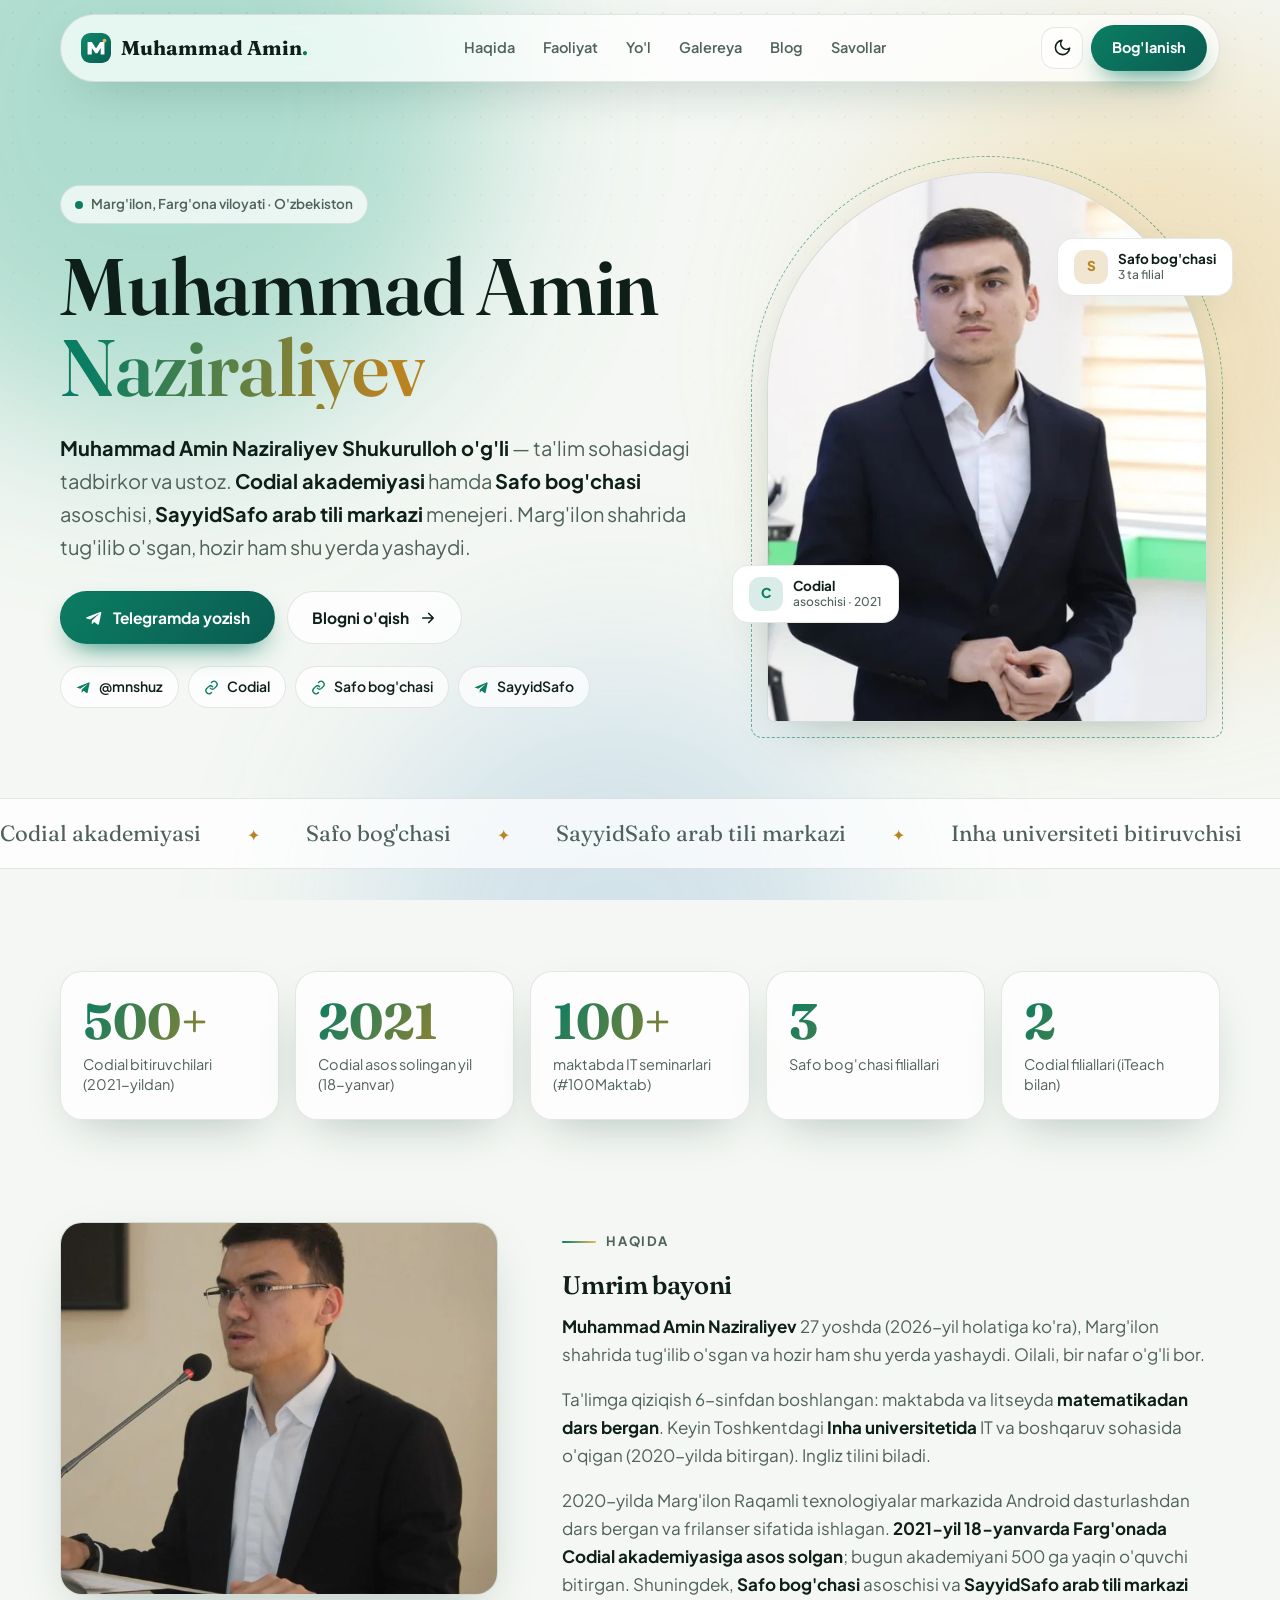
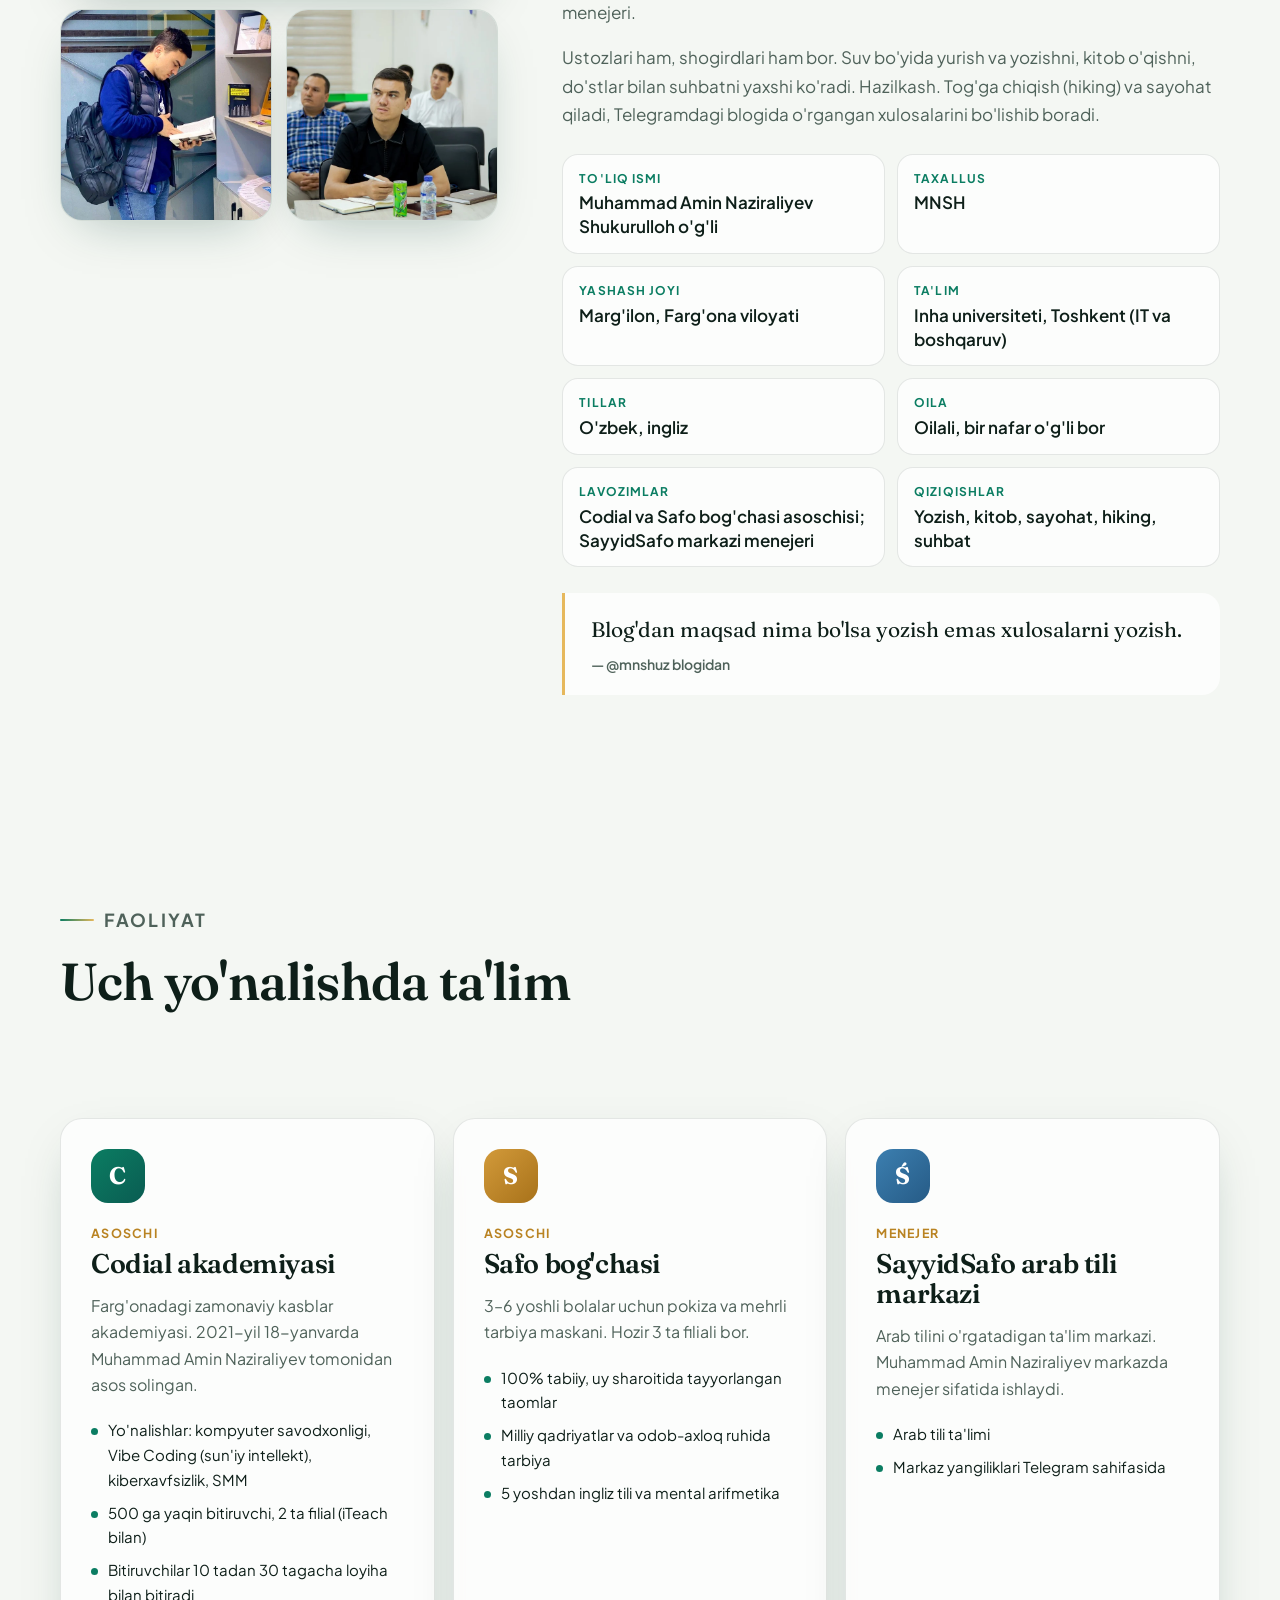
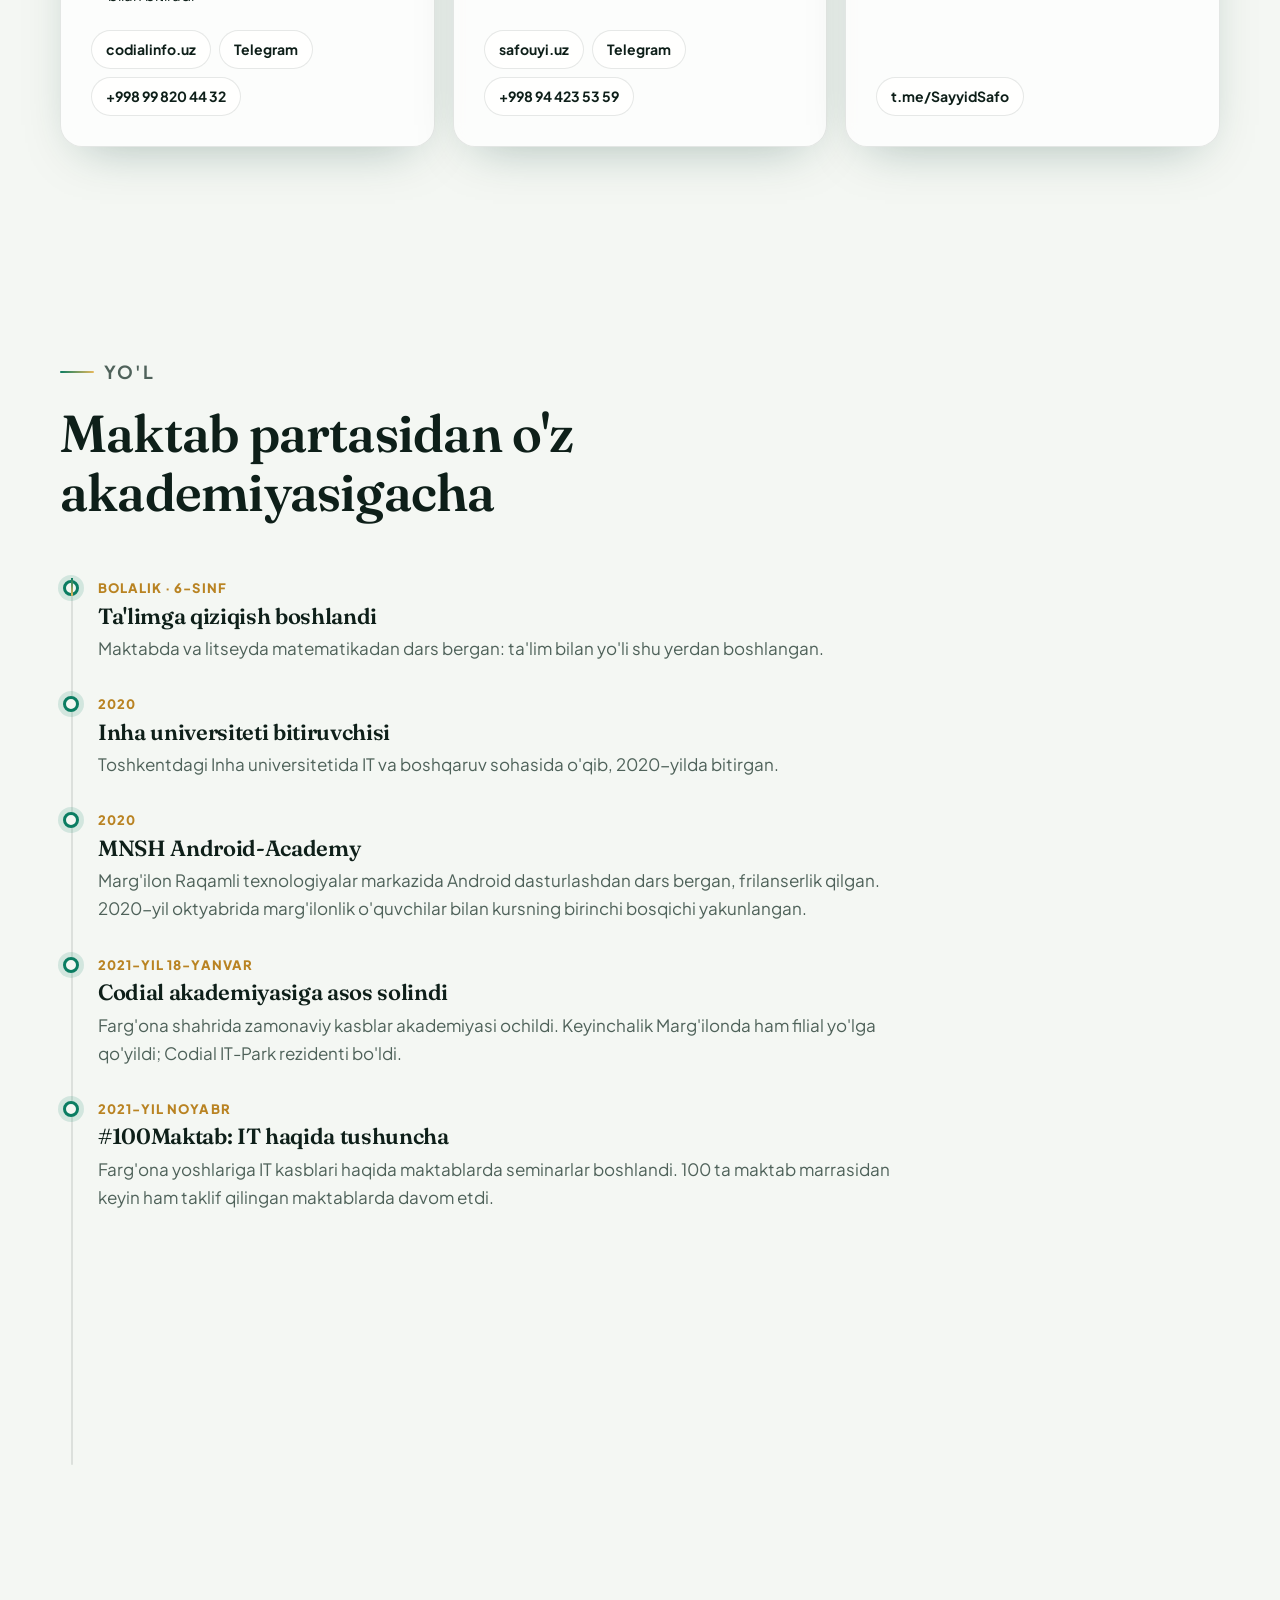
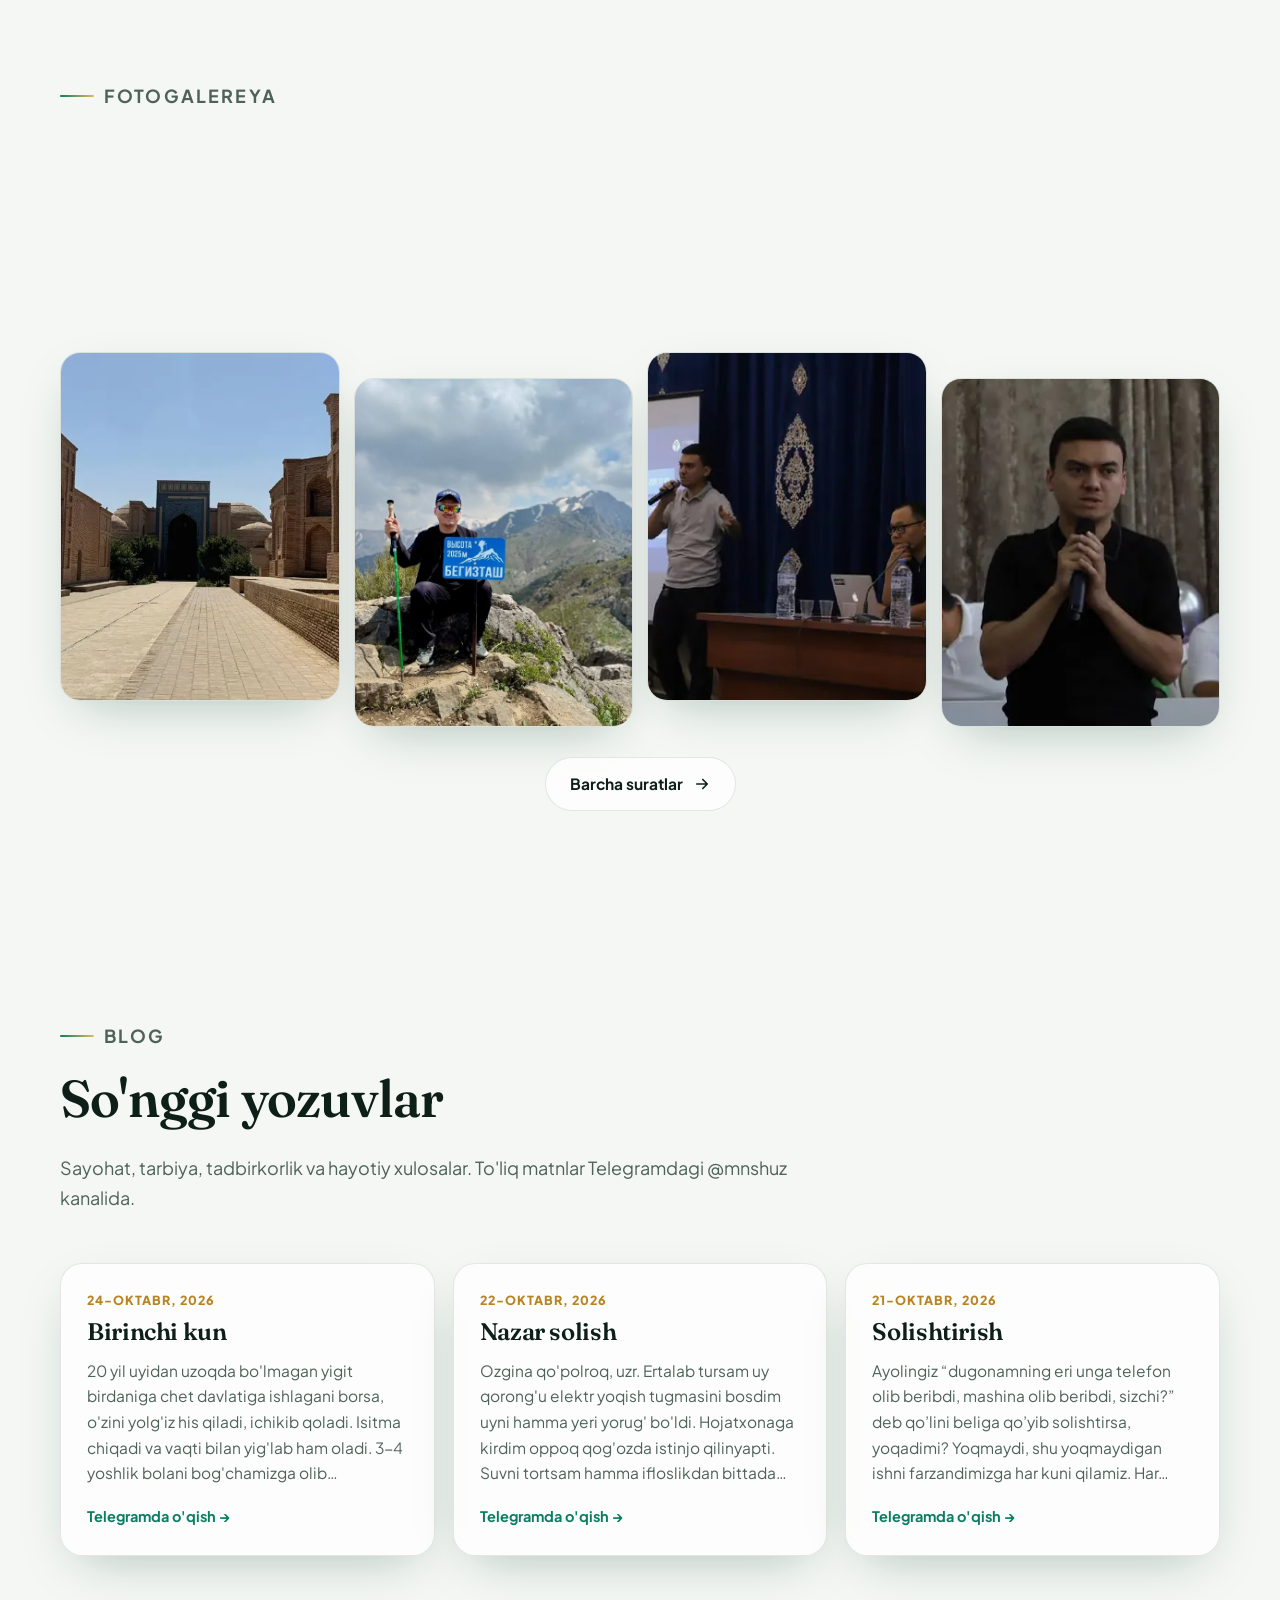
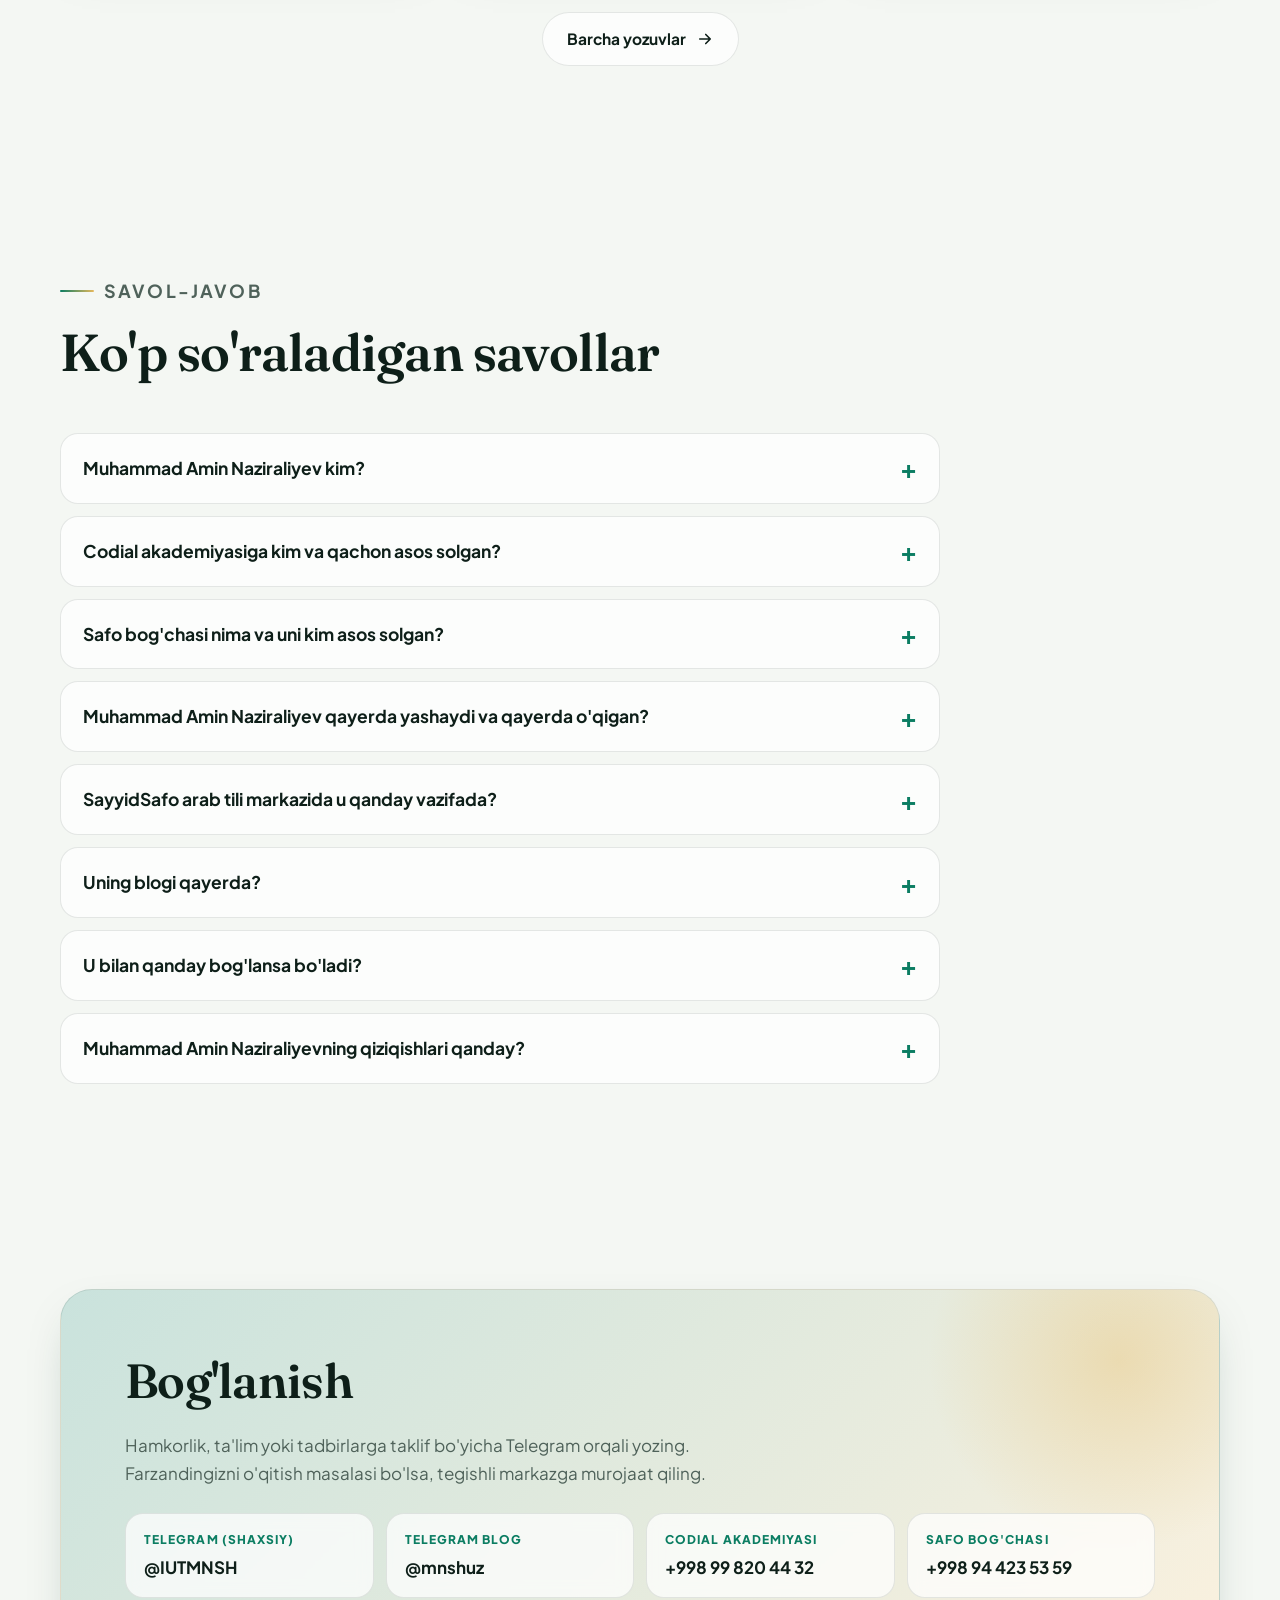
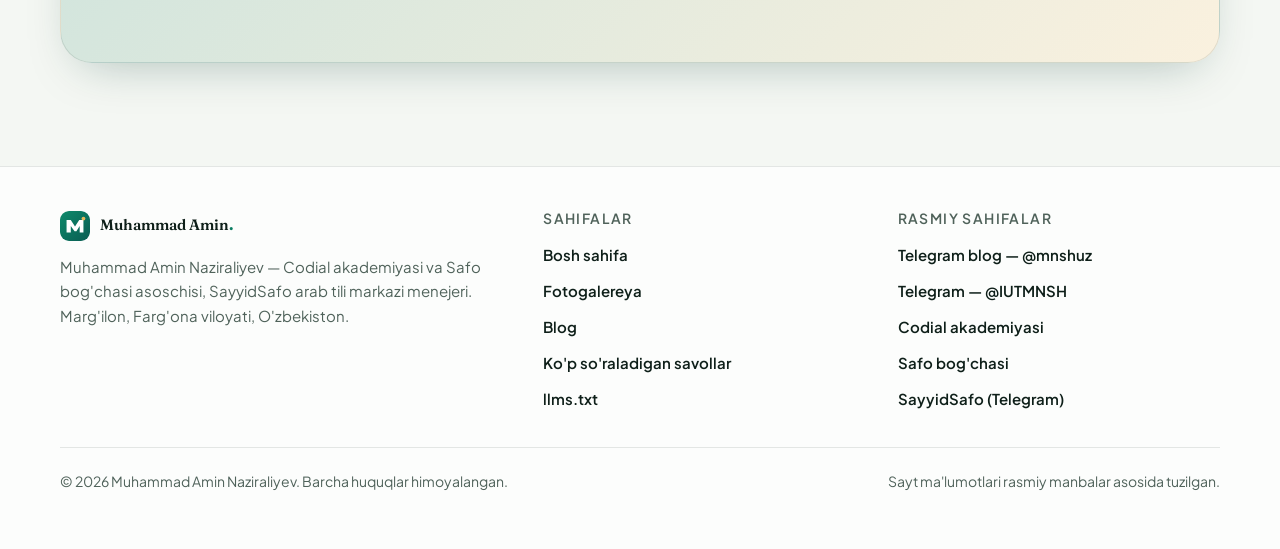
==== index.html @ 94c5a991 "Muhammad Amin Naziraliyev rasmiy sayti Co-Authored-By: Claude Sonnet 5.5 <noreply@anthropic.com>" ====
<!doctype html>
<html lang="uz" data-theme="light">
<head>
<meta charset="utf-8">
<meta name="viewport" content="width=device-width, initial-scale=1">
<title>Muhammad Amin Naziraliyev — Codial va Safo bog&#x27;chasi asoschisi | Rasmiy sayt</title>
<meta name="description" content="Muhammad Amin Naziraliyev (MNSH) — Marg&#x27;ilonlik ta&#x27;lim tadbirkori va ustoz. Codial IT akademiyasi va Safo bog&#x27;chasi asoschisi, SayyidSafo arab tili markazi menejeri. Biografiya, faoliyat, fotogalereya va blog.">
<meta name="author" content="Muhammad Amin Naziraliyev">
<meta name="robots" content="index, follow, max-image-preview:large, max-snippet:-1, max-video-preview:-1">
<meta name="theme-color" content="#f4f7f3">
<link rel="canonical" href="https://SITE_DOMAIN/">
<link rel="alternate" hreflang="uz" href="https://SITE_DOMAIN/">
<link rel="alternate" hreflang="x-default" href="https://SITE_DOMAIN/">
<link rel="alternate" type="application/atom+xml" title="Muhammad Amin Naziraliyev — blog" href="https://SITE_DOMAIN/feed.xml">
<link rel="alternate" type="text/markdown" title="llms.txt" href="https://SITE_DOMAIN/llms.txt">
<link rel="icon" href="/favicon.svg" type="image/svg+xml">
<link rel="icon" href="/favicon.ico" sizes="48x48">
<link rel="apple-touch-icon" href="/assets/img/apple-touch-icon.png">
<link rel="manifest" href="/site.webmanifest">
<meta property="og:type" content="website">
<meta property="og:site_name" content="Muhammad Amin Naziraliyev">
<meta property="og:locale" content="uz_UZ">
<meta property="og:title" content="Muhammad Amin Naziraliyev — Codial va Safo bog&#x27;chasi asoschisi | Rasmiy sayt">
<meta property="og:description" content="Muhammad Amin Naziraliyev (MNSH) — Marg&#x27;ilonlik ta&#x27;lim tadbirkori va ustoz. Codial IT akademiyasi va Safo bog&#x27;chasi asoschisi, SayyidSafo arab tili markazi menejeri. Biografiya, faoliyat, fotogalereya va blog.">
<meta property="og:url" content="https://SITE_DOMAIN/">
<meta property="og:image" content="https://SITE_DOMAIN/assets/img/og-cover.jpg">
<meta property="og:image:width" content="1200">
<meta property="og:image:height" content="630">
<meta property="og:image:alt" content="Muhammad Amin Naziraliyev — Codial akademiyasi va Safo bog&#x27;chasi asoschisi, SayyidSafo arab tili markazi menejeri">
<meta name="twitter:card" content="summary_large_image">
<meta name="twitter:title" content="Muhammad Amin Naziraliyev — Codial va Safo bog&#x27;chasi asoschisi | Rasmiy sayt">
<meta name="twitter:description" content="Muhammad Amin Naziraliyev (MNSH) — Marg&#x27;ilonlik ta&#x27;lim tadbirkori va ustoz. Codial IT akademiyasi va Safo bog&#x27;chasi asoschisi, SayyidSafo arab tili markazi menejeri. Biografiya, faoliyat, fotogalereya va blog.">
<meta name="twitter:image" content="https://SITE_DOMAIN/assets/img/og-cover.jpg">
<link rel="preconnect" href="https://fonts.googleapis.com">
<link rel="preconnect" href="https://fonts.gstatic.com" crossorigin>
<link rel="stylesheet" href="https://fonts.googleapis.com/css2?family=Fraunces:opsz,wght@9..144,500;9..144,600;9..144,700&family=Plus+Jakarta+Sans:wght@400;500;600;700;800&display=swap">
<link rel="stylesheet" href="/assets/css/style.css">
<script>(function(){var d=document.documentElement,t;d.classList.add('js');try{t=localStorage.getItem('theme')}catch(e){}if(!t){t=matchMedia('(prefers-color-scheme: dark)').matches?'dark':'light'}d.setAttribute('data-theme',t);setTimeout(function(){if(!window.__ok)d.classList.remove('js')},4000)})()</script>
<script type="application/ld+json">{"@context":"https://schema.org","@graph":[{"@type":"Person","@id":"https://SITE_DOMAIN/#person","name":"Muhammad Amin Naziraliyev","givenName":"Muhammad Amin","familyName":"Naziraliyev","additionalName":"Shukurulloh o'g'li","alternateName":["Muhammadamin Naziraliyev","Muhammad Amin","MNSH","Muhammad Amin Naziraliyev Shukurulloh o'g'li","Мухаммад Амин Назиралиев","Muhammad Amin ustoz"],"url":"https://SITE_DOMAIN/","image":{"@type":"ImageObject","url":"https://SITE_DOMAIN/assets/img/owner/hero.webp","width":640,"height":640,"caption":"Muhammad Amin Naziraliyev kostyumda, Codial akademiyasi o'quv xonasida"},"description":"Marg'ilonlik ta'lim tadbirkori va ustoz. Codial akademiyasi va Safo bog'chasi asoschisi, SayyidSafo arab tili markazi menejeri, Inha universiteti bitiruvchisi.","jobTitle":["Codial akademiyasi asoschisi","Safo bog'chasi asoschisi","SayyidSafo arab tili markazi menejeri"],"gender":"Male","nationality":{"@type":"Country","name":"O'zbekiston"},"birthPlace":{"@type":"Place","name":"Marg'ilon, Farg'ona viloyati, O'zbekiston"},"homeLocation":{"@type":"Place","name":"Marg'ilon, Farg'ona viloyati, O'zbekiston"},"alumniOf":{"@type":"CollegeOrUniversity","name":"Inha universiteti Toshkentda (Inha University in Tashkent)","sameAs":"https://inha.uz"},"knowsLanguage":["uz","en"],"knowsAbout":["Ta'lim","Ta'lim tadbirkorligi","IT ta'limi","Maktabgacha ta'lim","Dasturlash","Boshqaruv","Arab tili ta'limi"],"worksFor":[{"@id":"https://SITE_DOMAIN/#codial"},{"@id":"https://SITE_DOMAIN/#safo"},{"@id":"https://SITE_DOMAIN/#sayyidsafo"}],"sameAs":["https://t.me/mnshuz","https://t.me/IUTMNSH","https://www.codialinfo.uz","https://safouyi.uz","https://t.me/SayyidSafo"],"mainEntityOfPage":"https://SITE_DOMAIN/"},{"@type":["EducationalOrganization","LocalBusiness"],"@id":"https://SITE_DOMAIN/#codial","name":"Codial akademiyasi","alternateName":["Codial","Codial — Zamonaviy Kasblar Akademiyasi","Codial o'quv markazi"],"url":"https://www.codialinfo.uz","telephone":"+998998204432","foundingDate":"2021-01-18","founder":{"@id":"https://SITE_DOMAIN/#person"},"description":"Farg'onadagi IT va zamonaviy kasblar o'quv markazi: kompyuter savodxonligi, Vibe Coding (sun'iy intellekt), kiberxavfsizlik va SMM yo'nalishlari. 2021-yildan beri 500 ga yaqin bitiruvchi.","address":{"@type":"PostalAddress","addressLocality":"Farg'ona","addressRegion":"Farg'ona viloyati","addressCountry":"UZ"},"sameAs":["https://t.me/codialuz","https://www.codialinfo.uz"]},{"@type":["Preschool","LocalBusiness"],"@id":"https://SITE_DOMAIN/#safo","name":"Safo bog'chasi","url":"https://safouyi.uz","telephone":"+998944235359","founder":{"@id":"https://SITE_DOMAIN/#person"},"description":"3–6 yoshli bolalar uchun bog'cha: tabiiy uy taomlari, milliy tarbiya, 5 yoshdan ingliz tili va mental arifmetika. 3 ta filial.","address":{"@type":"PostalAddress","addressRegion":"Farg'ona viloyati","addressCountry":"UZ"},"sameAs":["https://t.me/safouyiuz","https://safouyi.uz"]},{"@type":"EducationalOrganization","@id":"https://SITE_DOMAIN/#sayyidsafo","name":"SayyidSafo arab tili markazi","alternateName":["SayyidSafo akademiyasi","SayyidSafo"],"url":"https://t.me/SayyidSafo","description":"Arab tili o'rgatuvchi ta'lim markazi. Muhammad Amin Naziraliyev markazda menejer.","address":{"@type":"PostalAddress","addressRegion":"Farg'ona viloyati","addressCountry":"UZ"},"sameAs":["https://t.me/SayyidSafo"]},{"@type":"WebSite","@id":"https://SITE_DOMAIN/#website","url":"https://SITE_DOMAIN/","name":"Muhammad Amin Naziraliyev — rasmiy sayt","inLanguage":"uz","publisher":{"@id":"https://SITE_DOMAIN/#person"},"about":{"@id":"https://SITE_DOMAIN/#person"}},{"@type":"ProfilePage","@id":"https://SITE_DOMAIN/#profilepage","url":"https://SITE_DOMAIN/","name":"Muhammad Amin Naziraliyev — Codial va Safo bog'chasi asoschisi | Rasmiy sayt","inLanguage":"uz","dateModified":"2026-10-24","mainEntity":{"@id":"https://SITE_DOMAIN/#person"},"isPartOf":{"@id":"https://SITE_DOMAIN/#website"},"primaryImageOfPage":{"@type":"ImageObject","url":"https://SITE_DOMAIN/assets/img/owner/hero.webp"}},{"@type":"FAQPage","@id":"https://SITE_DOMAIN/#faq","mainEntity":[{"@type":"Question","name":"Muhammad Amin Naziraliyev kim?","acceptedAnswer":{"@type":"Answer","text":"Muhammad Amin Naziraliyev Shukurulloh o'g'li (MNSH) — Marg'ilon shahrida tug'ilib o'sgan o'zbekistonlik ta'lim tadbirkori va ustoz. U Farg'onadagi Codial IT akademiyasi hamda Safo bog'chasi asoschisi, SayyidSafo arab tili markazida menejer. Toshkentdagi Inha universiteti bitiruvchisi."}},{"@type":"Question","name":"Codial akademiyasiga kim va qachon asos solgan?","acceptedAnswer":{"@type":"Answer","text":"Codial akademiyasiga 2021-yil 18-yanvarda Muhammad Amin Naziraliyev asos solgan. Akademiya Farg'ona shahrida joylashgan, kompyuter savodxonligi, Vibe Coding (sun'iy intellekt), kiberxavfsizlik va SMM yo'nalishlarida o'qitadi. Hozirgacha 500 ga yaqin o'quvchi bitirgan, 2 ta filiali bor (iTeach bilan)."}},{"@type":"Question","name":"Safo bog'chasi nima va uni kim asos solgan?","acceptedAnswer":{"@type":"Answer","text":"Safo bog'chasi — 3–6 yoshli bolalar uchun bog'cha. Unda tabiiy uy taomlari beriladi, bolalar milliy odob-axloq ruhida tarbiyalanadi, 5 yoshdan ingliz tili va mental arifmetika o'rgatiladi. Bog'chaga Muhammad Amin Naziraliyev asos solgan; hozir 3 ta filiali bor. Ma'lumot: safouyi.uz."}},{"@type":"Question","name":"Muhammad Amin Naziraliyev qayerda yashaydi va qayerda o'qigan?","acceptedAnswer":{"@type":"Answer","text":"U Marg'ilon shahrida (Farg'ona viloyati, O'zbekiston) tug'ilib o'sgan va hozir ham shu yerda yashaydi. Toshkentdagi Inha universitetida IT va boshqaruv sohasida o'qigan (2020-yilda bitirgan). Ingliz tilini biladi. Ta'limga qiziqishi 6-sinfdan boshlangan, maktab va litseyda matematikadan dars bergan."}},{"@type":"Question","name":"SayyidSafo arab tili markazida u qanday vazifada?","acceptedAnswer":{"@type":"Answer","text":"Muhammad Amin Naziraliyev SayyidSafo arab tili markazida menejer sifatida faoliyat yuritadi. Markaz haqidagi yangiliklar Telegramdagi t.me/SayyidSafo sahifasida e'lon qilinadi."}},{"@type":"Question","name":"Uning blogi qayerda?","acceptedAnswer":{"@type":"Answer","text":"Muhammad Amin Naziraliyevning shaxsiy bloggi Telegramdagi @mnshuz kanalida (t.me/mnshuz). Unda sayohat, tarbiya, tadbirkorlik va hayotiy xulosalar haqida muntazam yoziladi. So'nggi yozuvlar bu saytning «Blog» sahifasida ham ko'rsatilgan."}},{"@type":"Question","name":"U bilan qanday bog'lansa bo'ladi?","acceptedAnswer":{"@type":"Answer","text":"Shaxsiy Telegram: @IUTMNSH (t.me/IUTMNSH). Blog kanali: @mnshuz. Codial akademiyasi: +998 99 820 44 32, @codial_admin. Safo bog'chasi: +998 94 423 53 59, @safouyi_admin."}},{"@type":"Question","name":"Muhammad Amin Naziraliyevning qiziqishlari qanday?","acceptedAnswer":{"@type":"Answer","text":"Suv bo'yida yurish va yozish, kitob o'qish, do'stlar bilan suhbat qurish. U hazilkash, tog'ga chiqish (hiking) va sayohatni yaxshi ko'radi, 5 ta davlatda bo'lgan. Ustozlari ham, shogirdlari ham bor."}}]}]}</script>
</head>
<body>
<a class="skip" href="#main">Asosiy kontentga o'tish</a>
<div class="aurora" aria-hidden="true"><i></i><i></i><i></i></div>
<div class="progress" aria-hidden="true"></div>
<header class="nav" role="banner">
  <a class="brand" href="/" aria-label="Muhammad Amin Naziraliyev — bosh sahifa"><img class="brand-mark" src="/assets/img/favicon.svg" alt="" width="30" height="30"><span>Muhammad Amin<b>.</b></span></a>
  <nav class="nav-links" aria-label="Asosiy menyu"><a href="/#haqida">Haqida</a><a href="/#faoliyat">Faoliyat</a><a href="/#yol">Yo'l</a><a href="/galereya/">Galereya</a><a href="/blog/">Blog</a><a href="/#savollar">Savollar</a></nav>
  <div class="nav-tools">
    <button class="icon-btn" type="button" data-theme-toggle aria-label="Mavzuni almashtirish (kunduzgi / tungi)"><svg class="theme-moon" viewBox="0 0 24 24" fill="none" stroke="currentColor" stroke-width="2" stroke-linecap="round" stroke-linejoin="round" aria-hidden="true"><path d="M21 12.8A9 9 0 1 1 11.2 3a7 7 0 0 0 9.8 9.8z"/></svg><svg class="theme-sun" viewBox="0 0 24 24" fill="none" stroke="currentColor" stroke-width="2" stroke-linecap="round" aria-hidden="true"><circle cx="12" cy="12" r="4"/><path d="M12 2v2M12 20v2M4.9 4.9l1.4 1.4M17.7 17.7l1.4 1.4M2 12h2M20 12h2M4.9 19.1l1.4-1.4M17.7 6.3l1.4-1.4"/></svg></button>
    <a class="btn btn-primary cta-nav" href="https://t.me/IUTMNSH" rel="noopener me">Bog'lanish</a>
    <button class="icon-btn menu-btn" type="button" data-menu-toggle aria-label="Menyuni ochish" aria-expanded="false"><svg viewBox="0 0 24 24" fill="none" stroke="currentColor" stroke-width="2.2" stroke-linecap="round" aria-hidden="true"><path d="M4 7h16M4 12h16M4 17h16"/></svg></button>
  </div>
</header>
<main id="main">
<section class="hero" aria-labelledby="top-title">
  <div class="wrap hero-grid">
    <div>
      <p class="pill"><span class="dot" aria-hidden="true"></span>Marg'ilon, Farg'ona viloyati · O'zbekiston</p>
      <h1 id="top-title" class="split">Muhammad Amin <span class="grad">Naziraliyev</span></h1>
      <p class="lead"><strong>Muhammad Amin Naziraliyev Shukurulloh o&#x27;g&#x27;li</strong> — ta'lim sohasidagi tadbirkor va ustoz. <strong>Codial akademiyasi</strong> hamda <strong>Safo bog'chasi</strong> asoschisi, <strong>SayyidSafo arab tili markazi</strong> menejeri. Marg'ilon shahrida tug'ilib o'sgan, hozir ham shu yerda yashaydi.</p>
      <div class="hero-cta">
        <a class="btn btn-primary" href="https://t.me/IUTMNSH" rel="me noopener"><svg viewBox="0 0 24 24" fill="currentColor" aria-hidden="true"><path d="M21.9 4.3 18.6 20c-.2 1-.9 1.3-1.7.8l-4.7-3.5-2.3 2.2c-.3.3-.5.5-1 .5l.4-4.8 8.7-7.9c.4-.3-.1-.5-.6-.2L6.7 13.9 2.1 12.5c-1-.3-1-1 .2-1.5L20.2 4c.9-.3 1.6.2 1.7.3z"/></svg> Telegramda yozish</a>
        <a class="btn btn-ghost" href="/blog/">Blogni o'qish <svg viewBox="0 0 24 24" fill="none" stroke="currentColor" stroke-width="2.2" stroke-linecap="round" stroke-linejoin="round" aria-hidden="true"><path d="M5 12h14M13 6l6 6-6 6"/></svg></a>
      </div>
      <div class="chips" aria-label="Rasmiy havolalar">
        <a class="chip" href="https://t.me/mnshuz" rel="me noopener"><svg viewBox="0 0 24 24" fill="currentColor" aria-hidden="true"><path d="M21.9 4.3 18.6 20c-.2 1-.9 1.3-1.7.8l-4.7-3.5-2.3 2.2c-.3.3-.5.5-1 .5l.4-4.8 8.7-7.9c.4-.3-.1-.5-.6-.2L6.7 13.9 2.1 12.5c-1-.3-1-1 .2-1.5L20.2 4c.9-.3 1.6.2 1.7.3z"/></svg> @mnshuz</a>
        <a class="chip" href="https://www.codialinfo.uz" rel="noopener"><svg viewBox="0 0 24 24" fill="none" stroke="currentColor" stroke-width="2.2" stroke-linecap="round" stroke-linejoin="round" aria-hidden="true"><path d="M10 13a5 5 0 0 0 7 0l3-3a5 5 0 0 0-7-7l-1 1M14 11a5 5 0 0 0-7 0l-3 3a5 5 0 0 0 7 7l1-1"/></svg> Codial</a>
        <a class="chip" href="https://safouyi.uz" rel="noopener"><svg viewBox="0 0 24 24" fill="none" stroke="currentColor" stroke-width="2.2" stroke-linecap="round" stroke-linejoin="round" aria-hidden="true"><path d="M10 13a5 5 0 0 0 7 0l3-3a5 5 0 0 0-7-7l-1 1M14 11a5 5 0 0 0-7 0l-3 3a5 5 0 0 0 7 7l1-1"/></svg> Safo bog'chasi</a>
        <a class="chip" href="https://t.me/SayyidSafo" rel="noopener"><svg viewBox="0 0 24 24" fill="currentColor" aria-hidden="true"><path d="M21.9 4.3 18.6 20c-.2 1-.9 1.3-1.7.8l-4.7-3.5-2.3 2.2c-.3.3-.5.5-1 .5l.4-4.8 8.7-7.9c.4-.3-.1-.5-.6-.2L6.7 13.9 2.1 12.5c-1-.3-1-1 .2-1.5L20.2 4c.9-.3 1.6.2 1.7.3z"/></svg> SayyidSafo</a>
      </div>
    </div>
    <div class="portrait">
      <div class="portrait-glow" aria-hidden="true"></div>
      <div class="portrait-frame"><img src="/assets/img/owner/hero.webp" width="640" height="640" alt="Muhammad Amin Naziraliyev kostyumda, Codial akademiyasi o&#x27;quv xonasida" fetchpriority="high"></div>
      <div class="float-badge fb-1" aria-hidden="true"><span class="ico">C</span><span>Codial<small>asoschisi · 2021</small></span></div>
      <div class="float-badge fb-2" aria-hidden="true"><span class="ico">S</span><span>Safo bog'chasi<small>3 ta filial</small></span></div>
    </div>
  </div>
</section>

<div class="marquee" aria-hidden="true"><div class="marquee-track"><span>Codial akademiyasi</span><span>Safo bog&#x27;chasi</span><span>SayyidSafo arab tili markazi</span><span>Inha universiteti bitiruvchisi</span><span>Marg&#x27;ilon · Farg&#x27;ona</span><span>Ta&#x27;lim tadbirkori</span><span>Ustoz va bloger</span><span>Codial akademiyasi</span><span>Safo bog&#x27;chasi</span><span>SayyidSafo arab tili markazi</span><span>Inha universiteti bitiruvchisi</span><span>Marg&#x27;ilon · Farg&#x27;ona</span><span>Ta&#x27;lim tadbirkori</span><span>Ustoz va bloger</span></div></div>

<section aria-labelledby="raqamlar" style="padding-bottom:0">
  <div class="wrap">
    <h2 id="raqamlar" class="sr-only">Raqamlarda</h2>
    <div class="stats">
      <div class="card stat spot" data-reveal style="--d:0"><b data-count="500" data-suffix="+">500+</b><span>Codial bitiruvchilari (2021-yildan)</span></div>
      <div class="card stat spot" data-reveal style="--d:1"><b data-count="2021" data-plain>2021</b><span>Codial asos solingan yil (18-yanvar)</span></div>
      <div class="card stat spot" data-reveal style="--d:2"><b data-count="100" data-suffix="+">100+</b><span>maktabda IT seminarlari (#100Maktab)</span></div>
      <div class="card stat spot" data-reveal style="--d:3"><b data-count="3">3</b><span>Safo bog'chasi filiallari</span></div>
      <div class="card stat spot" data-reveal style="--d:4"><b data-count="2">2</b><span>Codial filiallari (iTeach bilan)</span></div>
    </div>
  </div>
</section>

<section id="haqida" aria-labelledby="haqida-t">
  <div class="wrap about-grid">
    <div class="about-photos" data-reveal style="--d:0">
      <figure><img src="/assets/img/owner/speaker.webp" width="640" height="640" alt="Muhammad Amin Naziraliyev minbarda so&#x27;zlamoqda" loading="lazy"></figure>
      <figure><img src="/assets/img/owner/reading.webp" width="640" height="640" alt="Muhammad Amin Naziraliyev kitob o&#x27;qimoqda" loading="lazy"></figure>
      <figure><img src="/assets/img/owner/class.webp" width="640" height="640" alt="Muhammad Amin Naziraliyev seminar ishtirokchilari orasida" loading="lazy"></figure>
    </div>
    <div class="prose">
      <p class="eyebrow">Haqida</p>
      <h2 id="haqida-t" data-reveal style="--d:0">Umrim bayoni</h2>
      <p data-reveal style="--d:0"><strong>Muhammad Amin Naziraliyev</strong> 27 yoshda (2026-yil holatiga ko'ra), Marg'ilon shahrida tug'ilib o'sgan va hozir ham shu yerda yashaydi. Oilali, bir nafar o'g'li bor.</p>
      <p data-reveal style="--d:0">Ta'limga qiziqish 6-sinfdan boshlangan: maktabda va litseyda <strong>matematikadan dars bergan</strong>. Keyin Toshkentdagi <strong>Inha universitetida</strong> IT va boshqaruv sohasida o'qigan (2020-yilda bitirgan). Ingliz tilini biladi.</p>
      <p data-reveal style="--d:0">2020-yilda Marg'ilon Raqamli texnologiyalar markazida Android dasturlashdan dars bergan va frilanser sifatida ishlagan. <strong>2021-yil 18-yanvarda Farg'onada Codial akademiyasiga asos solgan</strong>; bugun akademiyani 500 ga yaqin o'quvchi bitirgan. Shuningdek, <strong>Safo bog'chasi</strong> asoschisi va <strong>SayyidSafo arab tili markazi</strong> menejeri.</p>
      <p data-reveal style="--d:0">Ustozlari ham, shogirdlari ham bor. Suv bo'yida yurish va yozishni, kitob o'qishni, do'stlar bilan suhbatni yaxshi ko'radi. Hazilkash. Tog'ga chiqish (hiking) va sayohat qiladi, Telegramdagi blogida o'rgangan xulosalarini bo'lishib boradi.</p>
      <dl class="facts" data-reveal style="--d:0">
        <div class="fact"><dt>To'liq ismi</dt><dd>Muhammad Amin Naziraliyev Shukurulloh o&#x27;g&#x27;li</dd></div>
        <div class="fact"><dt>Taxallus</dt><dd>MNSH</dd></div>
        <div class="fact"><dt>Yashash joyi</dt><dd>Marg'ilon, Farg'ona viloyati</dd></div>
        <div class="fact"><dt>Ta'lim</dt><dd>Inha universiteti, Toshkent (IT va boshqaruv)</dd></div>
        <div class="fact"><dt>Tillar</dt><dd>O'zbek, ingliz</dd></div>
        <div class="fact"><dt>Oila</dt><dd>Oilali, bir nafar o'g'li bor</dd></div>
        <div class="fact"><dt>Lavozimlar</dt><dd>Codial va Safo bog'chasi asoschisi; SayyidSafo markazi menejeri</dd></div>
        <div class="fact"><dt>Qiziqishlar</dt><dd>Yozish, kitob, sayohat, hiking, suhbat</dd></div>
      </dl>
      <blockquote class="quote" data-reveal style="--d:0">Blog'dan maqsad nima bo'lsa yozish emas xulosalarni yozish.<cite>— @mnshuz blogidan</cite></blockquote>
    </div>
  </div>
</section>

<section id="faoliyat" aria-labelledby="faoliyat-t">
  <div class="wrap">
    <div class="sec-head">
      <p class="eyebrow">Faoliyat</p>
      <h2 id="faoliyat-t" data-reveal style="--d:0">Uch yo'nalishda ta'lim</h2>
      <p data-reveal style="--d:0">IT ta'limi, maktabgacha tarbiya va arab tili: odamga bilim va tarbiya beradigan uch maskan.</p>
    </div>
    <div class="orgs">
      <article class="card org spot" data-reveal style="--d:0" id="codial">
        <div class="org-ico" aria-hidden="true">C</div>
        <p class="role">Asoschi</p>
        <h3>Codial akademiyasi</h3>
        <p>Farg'onadagi zamonaviy kasblar akademiyasi. 2021-yil 18-yanvarda Muhammad Amin Naziraliyev tomonidan asos solingan.</p>
        <ul>
          <li>Yo'nalishlar: kompyuter savodxonligi, Vibe Coding (sun'iy intellekt), kiberxavfsizlik, SMM</li>
          <li>500 ga yaqin bitiruvchi, 2 ta filial (iTeach bilan)</li>
          <li>Bitiruvchilar 10 tadan 30 tagacha loyiha bilan bitiradi</li>
        </ul>
        <div class="links"><a href="https://www.codialinfo.uz" rel="noopener">codialinfo.uz</a><a href="https://t.me/codialuz" rel="noopener">Telegram</a><a href="tel:+998998204432">+998 99 820 44 32</a></div>
      </article>
      <article class="card org spot" data-reveal style="--d:1" id="safo">
        <div class="org-ico" aria-hidden="true">S</div>
        <p class="role">Asoschi</p>
        <h3>Safo bog'chasi</h3>
        <p>3–6 yoshli bolalar uchun pokiza va mehrli tarbiya maskani. Hozir 3 ta filiali bor.</p>
        <ul>
          <li>100% tabiiy, uy sharoitida tayyorlangan taomlar</li>
          <li>Milliy qadriyatlar va odob-axloq ruhida tarbiya</li>
          <li>5 yoshdan ingliz tili va mental arifmetika</li>
        </ul>
        <div class="links"><a href="https://safouyi.uz" rel="noopener">safouyi.uz</a><a href="https://t.me/safouyiuz" rel="noopener">Telegram</a><a href="tel:+998944235359">+998 94 423 53 59</a></div>
      </article>
      <article class="card org spot" data-reveal style="--d:2" id="sayyidsafo">
        <div class="org-ico" aria-hidden="true">Ś</div>
        <p class="role">Menejer</p>
        <h3>SayyidSafo arab tili markazi</h3>
        <p>Arab tilini o'rgatadigan ta'lim markazi. Muhammad Amin Naziraliyev markazda menejer sifatida ishlaydi.</p>
        <ul>
          <li>Arab tili ta'limi</li>
          <li>Markaz yangiliklari Telegram sahifasida</li>
        </ul>
        <div class="links"><a href="https://t.me/SayyidSafo" rel="noopener">t.me/SayyidSafo</a></div>
      </article>
    </div>
  </div>
</section>

<section id="yol" aria-labelledby="yol-t">
  <div class="wrap">
    <div class="sec-head">
      <p class="eyebrow">Yo'l</p>
      <h2 id="yol-t" data-reveal style="--d:0">Maktab partasidan o'z akademiyasigacha</h2>
    </div>
    <div class="timeline"><div class="tl-item" data-reveal style="--d:0"><time>Bolalik · 6-sinf</time><h3>Ta&#x27;limga qiziqish boshlandi</h3><p>Maktabda va litseyda matematikadan dars bergan: ta&#x27;lim bilan yo&#x27;li shu yerdan boshlangan.</p></div><div class="tl-item" data-reveal style="--d:0"><time>2020</time><h3>Inha universiteti bitiruvchisi</h3><p>Toshkentdagi Inha universitetida IT va boshqaruv sohasida o&#x27;qib, 2020-yilda bitirgan.</p></div><div class="tl-item" data-reveal style="--d:0"><time>2020</time><h3>MNSH Android-Academy</h3><p>Marg&#x27;ilon Raqamli texnologiyalar markazida Android dasturlashdan dars bergan, frilanserlik qilgan. 2020-yil oktyabrida marg&#x27;ilonlik o&#x27;quvchilar bilan kursning birinchi bosqichi yakunlangan.</p></div><div class="tl-item" data-reveal style="--d:0"><time>2021-yil 18-yanvar</time><h3>Codial akademiyasiga asos solindi</h3><p>Farg&#x27;ona shahrida zamonaviy kasblar akademiyasi ochildi. Keyinchalik Marg&#x27;ilonda ham filial yo&#x27;lga qo&#x27;yildi; Codial IT-Park rezidenti bo&#x27;ldi.</p></div><div class="tl-item" data-reveal style="--d:0"><time>2021-yil noyabr</time><h3>#100Maktab: IT haqida tushuncha</h3><p>Farg&#x27;ona yoshlariga IT kasblari haqida maktablarda seminarlar boshlandi. 100 ta maktab marrasidan keyin ham taklif qilingan maktablarda davom etdi.</p></div><div class="tl-item" data-reveal style="--d:0"><time>2023-yil may</time><h3>Inha rektori Marg&#x27;ilonda</h3><p>Inha universiteti rektori Marg&#x27;ilonga kelib, Codial filialida universitetga qiziqqan yoshlar bilan uchrashdi.</p></div><div class="tl-item" data-reveal style="--d:0"><time>Hozir</time><h3>Codial, Safo bog&#x27;chasi, SayyidSafo</h3><p>Safo bog&#x27;chasi (3 filial) va Codial (2 filial) rahbari, SayyidSafo arab tili markazi menejeri. Telegramdagi blogida sayohat, tarbiya va tadbirkorlik xulosalarini yozib boradi.</p></div></div>
  </div>
</section>

<section aria-labelledby="gal-t">
  <div class="wrap">
    <div class="sec-head">
      <p class="eyebrow">Fotogalereya</p>
      <h2 id="gal-t" data-reveal style="--d:0">Lavhalar: seminarlar, uchrashuvlar, safarlar</h2>
      <p data-reveal style="--d:0">Codial akademiyasi, maktablardagi IT seminarlari va tadbirlardan arxiv suratlar.</p>
    </div>
    <div class="strip" data-reveal style="--d:0"><a href="/galereya/" aria-label="Qo&#x27;qon: O&#x27;rda ziyoratgohi"><img src="/assets/img/gallery/2026-05-13-2905-s.webp" width="640" height="480" alt="Qo&#x27;qondagi O&#x27;rda ziyoratgohi" loading="lazy"></a><a href="/galereya/" aria-label="So&#x27;qoq, Begistash: 8 km, 6 soatlik yurish (hiking)"><img src="/assets/img/gallery/2026-04-22-2866-s.webp" width="600" height="800" alt="Tog&#x27;da hiking, So&#x27;qoq Begistash" loading="lazy"></a><a href="/galereya/" aria-label="Marg&#x27;ilonda IT seminari"><img src="/assets/img/gallery/2023-06-04-2523-s.webp" width="640" height="359" alt="Marg&#x27;ilon shahridagi IT seminari" loading="lazy"></a><a href="/galereya/" aria-label="Toshloq tumani yoshlari uchun tadbir"><img src="/assets/img/gallery/2023-06-03-2516-s.webp" width="640" height="359" alt="Toshloq tumani yoshlari tadbiri" loading="lazy"></a></div>
    <div class="more"><a class="btn btn-ghost" href="/galereya/">Barcha suratlar <svg viewBox="0 0 24 24" fill="none" stroke="currentColor" stroke-width="2.2" stroke-linecap="round" stroke-linejoin="round" aria-hidden="true"><path d="M5 12h14M13 6l6 6-6 6"/></svg></a></div>
  </div>
</section>

<section aria-labelledby="blog-t">
  <div class="wrap">
    <div class="sec-head">
      <p class="eyebrow">Blog</p>
      <h2 id="blog-t" data-reveal style="--d:0">So'nggi yozuvlar</h2>
      <p data-reveal style="--d:0">Sayohat, tarbiya, tadbirkorlik va hayotiy xulosalar. To'liq matnlar Telegramdagi @mnshuz kanalida.</p>
    </div>
    <div class="posts"><article class="card post spot" data-reveal style="--d:0"><time datetime="2026-10-24">24-oktabr, 2026</time><h3>Birinchi kun</h3><p>20 yil uyidan uzoqda bo&#x27;lmagan yigit birdaniga chet davlatiga ishlagani borsa, o&#x27;zini yolg&#x27;iz his qiladi, ichikib qoladi. Isitma chiqadi va vaqti bilan yig&#x27;lab ham oladi. 3-4 yoshlik bolani bog&#x27;chamizga olib…</p><a class="read" href="https://t.me/mnshuz/2929" rel="noopener" aria-label="Birinchi kun — Telegramda o'qish">Telegramda o'qish</a></article><article class="card post spot" data-reveal style="--d:1"><time datetime="2026-10-22">22-oktabr, 2026</time><h3>Nazar solish</h3><p>Ozgina qo&#x27;polroq, uzr. Ertalab tursam uy qorong&#x27;u elektr yoqish tugmasini bosdim uyni hamma yeri yorug&#x27; bo&#x27;ldi. Hojatxonaga kirdim oppoq qog&#x27;ozda istinjo qilinyapti. Suvni tortsam hamma ifloslikdan bittada…</p><a class="read" href="https://t.me/mnshuz/2928" rel="noopener" aria-label="Nazar solish — Telegramda o'qish">Telegramda o'qish</a></article><article class="card post spot" data-reveal style="--d:2"><time datetime="2026-10-21">21-oktabr, 2026</time><h3>Solishtirish</h3><p>Ayolingiz “dugonamning eri unga telefon olib beribdi, mashina olib beribdi, sizchi?” deb qo’lini beliga qo’yib solishtirsa, yoqadimi? Yoqmaydi, shu yoqmaydigan ishni farzandimizga har kuni qilamiz. Har…</p><a class="read" href="https://t.me/mnshuz/2927" rel="noopener" aria-label="Solishtirish — Telegramda o'qish">Telegramda o'qish</a></article></div>
    <div class="more"><a class="btn btn-ghost" href="/blog/">Barcha yozuvlar <svg viewBox="0 0 24 24" fill="none" stroke="currentColor" stroke-width="2.2" stroke-linecap="round" stroke-linejoin="round" aria-hidden="true"><path d="M5 12h14M13 6l6 6-6 6"/></svg></a></div>
  </div>
</section>

<section id="savollar" aria-labelledby="faq-t">
  <div class="wrap">
    <div class="sec-head">
      <p class="eyebrow">Savol-javob</p>
      <h2 id="faq-t" data-reveal style="--d:0">Ko'p so'raladigan savollar</h2>
    </div>
    <div class="faq" data-reveal style="--d:0"><details><summary>Muhammad Amin Naziraliyev kim?</summary><p>Muhammad Amin Naziraliyev Shukurulloh o&#x27;g&#x27;li (MNSH) — Marg&#x27;ilon shahrida tug&#x27;ilib o&#x27;sgan o&#x27;zbekistonlik ta&#x27;lim tadbirkori va ustoz. U Farg&#x27;onadagi Codial IT akademiyasi hamda Safo bog&#x27;chasi asoschisi, SayyidSafo arab tili markazida menejer. Toshkentdagi Inha universiteti bitiruvchisi.</p></details><details><summary>Codial akademiyasiga kim va qachon asos solgan?</summary><p>Codial akademiyasiga 2021-yil 18-yanvarda Muhammad Amin Naziraliyev asos solgan. Akademiya Farg&#x27;ona shahrida joylashgan, kompyuter savodxonligi, Vibe Coding (sun&#x27;iy intellekt), kiberxavfsizlik va SMM yo&#x27;nalishlarida o&#x27;qitadi. Hozirgacha 500 ga yaqin o&#x27;quvchi bitirgan, 2 ta filiali bor (iTeach bilan).</p></details><details><summary>Safo bog&#x27;chasi nima va uni kim asos solgan?</summary><p>Safo bog&#x27;chasi — 3–6 yoshli bolalar uchun bog&#x27;cha. Unda tabiiy uy taomlari beriladi, bolalar milliy odob-axloq ruhida tarbiyalanadi, 5 yoshdan ingliz tili va mental arifmetika o&#x27;rgatiladi. Bog&#x27;chaga Muhammad Amin Naziraliyev asos solgan; hozir 3 ta filiali bor. Ma&#x27;lumot: safouyi.uz.</p></details><details><summary>Muhammad Amin Naziraliyev qayerda yashaydi va qayerda o&#x27;qigan?</summary><p>U Marg&#x27;ilon shahrida (Farg&#x27;ona viloyati, O&#x27;zbekiston) tug&#x27;ilib o&#x27;sgan va hozir ham shu yerda yashaydi. Toshkentdagi Inha universitetida IT va boshqaruv sohasida o&#x27;qigan (2020-yilda bitirgan). Ingliz tilini biladi. Ta&#x27;limga qiziqishi 6-sinfdan boshlangan, maktab va litseyda matematikadan dars bergan.</p></details><details><summary>SayyidSafo arab tili markazida u qanday vazifada?</summary><p>Muhammad Amin Naziraliyev SayyidSafo arab tili markazida menejer sifatida faoliyat yuritadi. Markaz haqidagi yangiliklar Telegramdagi t.me/SayyidSafo sahifasida e&#x27;lon qilinadi.</p></details><details><summary>Uning blogi qayerda?</summary><p>Muhammad Amin Naziraliyevning shaxsiy bloggi Telegramdagi @mnshuz kanalida (t.me/mnshuz). Unda sayohat, tarbiya, tadbirkorlik va hayotiy xulosalar haqida muntazam yoziladi. So&#x27;nggi yozuvlar bu saytning «Blog» sahifasida ham ko&#x27;rsatilgan.</p></details><details><summary>U bilan qanday bog&#x27;lansa bo&#x27;ladi?</summary><p>Shaxsiy Telegram: @IUTMNSH (t.me/IUTMNSH). Blog kanali: @mnshuz. Codial akademiyasi: +998 99 820 44 32, @codial_admin. Safo bog&#x27;chasi: +998 94 423 53 59, @safouyi_admin.</p></details><details><summary>Muhammad Amin Naziraliyevning qiziqishlari qanday?</summary><p>Suv bo&#x27;yida yurish va yozish, kitob o&#x27;qish, do&#x27;stlar bilan suhbat qurish. U hazilkash, tog&#x27;ga chiqish (hiking) va sayohatni yaxshi ko&#x27;radi, 5 ta davlatda bo&#x27;lgan. Ustozlari ham, shogirdlari ham bor.</p></details></div>
  </div>
</section>

<section id="aloqa" aria-labelledby="aloqa-t">
  <div class="wrap">
    <div class="cta-box" data-reveal style="--d:0">
      <h2 id="aloqa-t">Bog'lanish</h2>
      <p>Hamkorlik, ta'lim yoki tadbirlarga taklif bo'yicha Telegram orqali yozing. Farzandingizni o'qitish masalasi bo'lsa, tegishli markazga murojaat qiling.</p>
      <div class="contacts">
        <div class="contact"><small>Telegram (shaxsiy)</small><a href="https://t.me/IUTMNSH" rel="me noopener">@IUTMNSH</a></div>
        <div class="contact"><small>Telegram blog</small><a href="https://t.me/mnshuz" rel="me noopener">@mnshuz</a></div>
        <div class="contact"><small>Codial akademiyasi</small><a href="tel:+998998204432">+998 99 820 44 32</a></div>
        <div class="contact"><small>Safo bog'chasi</small><a href="tel:+998944235359">+998 94 423 53 59</a></div>
      </div>
    </div>
  </div>
</section>
</main>
<footer>
  <div class="wrap">
    <div class="foot">
      <div>
        <a class="brand" href="/"><img class="brand-mark" src="/assets/img/favicon.svg" alt="" width="30" height="30"><span>Muhammad Amin<b>.</b></span></a>
        <p style="margin-top:14px">Muhammad Amin Naziraliyev — Codial akademiyasi va Safo bog&#x27;chasi asoschisi, SayyidSafo arab tili markazi menejeri. Marg'ilon, Farg'ona viloyati, O'zbekiston.</p>
      </div>
      <div>
        <h2>Sahifalar</h2>
        <ul>
          <li><a href="/">Bosh sahifa</a></li>
          <li><a href="/galereya/">Fotogalereya</a></li>
          <li><a href="/blog/">Blog</a></li>
          <li><a href="/#savollar">Ko'p so'raladigan savollar</a></li>
          <li><a href="/llms.txt">llms.txt</a></li>
        </ul>
      </div>
      <div>
        <h2>Rasmiy sahifalar</h2>
        <ul>
          <li><a href="https://t.me/mnshuz" rel="me noopener">Telegram blog — @mnshuz</a></li>
          <li><a href="https://t.me/IUTMNSH" rel="me noopener">Telegram — @IUTMNSH</a></li>
          <li><a href="https://www.codialinfo.uz" rel="noopener">Codial akademiyasi</a></li>
          <li><a href="https://safouyi.uz" rel="noopener">Safo bog'chasi</a></li>
          <li><a href="https://t.me/SayyidSafo" rel="noopener">SayyidSafo (Telegram)</a></li>
        </ul>
      </div>
    </div>
    <div class="copy"><span>© 2026 Muhammad Amin Naziraliyev. Barcha huquqlar himoyalangan.</span><span>Sayt ma'lumotlari rasmiy manbalar asosida tuzilgan.</span></div>
  </div>
</footer>
<script src="/assets/js/main.js" defer></script>
<script>window.__ok=1</script>
</body>
</html>
---- assets/css/style.css ----
/* Muhammad Amin Naziraliyev — rasmiy sayt */
:root {
  --bg: #f4f7f3;
  --bg-2: #eaf1ec;
  --surface: rgba(255, 255, 255, .72);
  --surface-solid: #ffffff;
  --text: #0e1f19;
  --muted: #4f625a;
  --line: rgba(14, 31, 25, .10);
  --brand: #0b7d62;
  --brand-2: #0a5c52;
  --gold: #b98322;
  --gold-soft: #e6b85c;
  --glow-a: rgba(14, 160, 123, .30);
  --glow-b: rgba(230, 184, 92, .34);
  --glow-c: rgba(80, 150, 200, .20);
  --shadow: 0 18px 50px -22px rgba(10, 60, 48, .35);
  --radius: 22px;
  --font-body: "Plus Jakarta Sans", system-ui, -apple-system, "Segoe UI", Roboto, sans-serif;
  --font-display: "Fraunces", Georgia, "Times New Roman", serif;
  color-scheme: light;
}
:root[data-theme="dark"] {
  --bg: #07130f;
  --bg-2: #0a1c16;
  --surface: rgba(255, 255, 255, .055);
  --surface-solid: #0f2019;
  --text: #e9f3ee;
  --muted: #9bb1a7;
  --line: rgba(233, 243, 238, .11);
  --brand: #36d1a2;
  --brand-2: #1fa57f;
  --gold: #e6b85c;
  --gold-soft: #e6b85c;
  --glow-a: rgba(31, 190, 140, .22);
  --glow-b: rgba(230, 184, 92, .14);
  --glow-c: rgba(70, 120, 200, .16);
  --shadow: 0 22px 60px -26px rgba(0, 0, 0, .8);
  color-scheme: dark;
}

*, *::before, *::after { box-sizing: border-box; }
html { scroll-behavior: smooth; scroll-padding-top: 90px; -webkit-text-size-adjust: 100%; }
body {
  margin: 0;
  font-family: var(--font-body);
  font-size: 17px;
  line-height: 1.65;
  color: var(--text);
  background: var(--bg);
  overflow-x: hidden;
  -webkit-font-smoothing: antialiased;
}
img, svg { max-width: 100%; display: block; }
a { color: var(--brand); text-decoration: none; }
a:hover { text-decoration: underline; text-underline-offset: 3px; }
h1, h2, h3 { font-family: var(--font-display); font-weight: 600; line-height: 1.12; letter-spacing: -.015em; margin: 0 0 .5em; }
p { margin: 0 0 1em; }
:focus-visible { outline: 2px solid var(--brand); outline-offset: 3px; border-radius: 6px; }
::selection { background: var(--brand); color: #fff; }

.skip { position: absolute; left: -999px; top: 8px; background: var(--brand); color: #fff; padding: 10px 16px; border-radius: 10px; z-index: 100; }
.skip:focus { left: 8px; }
.wrap { width: min(1160px, 100% - 40px); margin-inline: auto; }
.sr-only { position: absolute; width: 1px; height: 1px; overflow: hidden; clip: rect(0 0 0 0); white-space: nowrap; }

/* ---------- aurora background ---------- */
.aurora { position: fixed; inset: 0; z-index: -1; overflow: hidden; pointer-events: none; background: var(--bg); }
.aurora i { position: absolute; border-radius: 50%; filter: blur(90px); will-change: transform; }
.aurora i:nth-child(1) { width: 52vw; height: 52vw; left: -14vw; top: -18vw; background: var(--glow-a); animation: drift1 26s ease-in-out infinite alternate; }
.aurora i:nth-child(2) { width: 44vw; height: 44vw; right: -12vw; top: 8vh; background: var(--glow-b); animation: drift2 30s ease-in-out infinite alternate; }
.aurora i:nth-child(3) { width: 40vw; height: 40vw; left: 28vw; bottom: -22vw; background: var(--glow-c); animation: drift3 34s ease-in-out infinite alternate; }
.aurora::after { /* fine pattern */
  content: ""; position: absolute; inset: 0; opacity: .5;
  background-image: radial-gradient(var(--line) 1px, transparent 1.2px); background-size: 26px 26px;
  mask-image: linear-gradient(to bottom, #000 0%, transparent 55%);
}
@keyframes drift1 { to { transform: translate(9vw, 12vh) scale(1.15); } }
@keyframes drift2 { to { transform: translate(-10vw, 14vh) scale(.9); } }
@keyframes drift3 { to { transform: translate(-8vw, -10vh) scale(1.2); } }

.progress { position: fixed; top: 0; left: 0; height: 3px; width: 100%; transform-origin: 0 50%; transform: scaleX(0); background: linear-gradient(90deg, var(--brand), var(--gold-soft)); z-index: 60; }

/* ---------- header ---------- */
.nav {
  position: sticky; top: 14px; z-index: 50; margin: 14px auto 0; width: min(1160px, 100% - 28px);
  display: flex; align-items: center; justify-content: space-between; gap: 14px;
  padding: 10px 12px 10px 20px; border: 1px solid var(--line); border-radius: 999px;
  background: var(--surface); backdrop-filter: blur(16px) saturate(1.3); -webkit-backdrop-filter: blur(16px) saturate(1.3);
  box-shadow: var(--shadow); transition: transform .4s ease, box-shadow .3s;
}
.brand { font-family: var(--font-display); font-weight: 700; font-size: 20px; color: var(--text); display: flex; align-items: center; gap: 10px; }
.brand:hover { text-decoration: none; }
.brand-mark { width: 30px; height: 30px; border-radius: 9px; }
.brand b { color: var(--brand); }
.nav-links { display: flex; align-items: center; gap: 2px; flex-wrap: wrap; justify-content: center; }
.nav-links a { color: var(--muted); font-size: 14.5px; font-weight: 600; padding: 8px 13px; border-radius: 999px; transition: background .2s, color .2s; }
.nav-links a:hover, .nav-links a[aria-current="page"] { color: var(--text); background: var(--line); text-decoration: none; }
.nav-tools { display: flex; align-items: center; gap: 8px; }
.icon-btn { width: 42px; height: 42px; border-radius: 14px; border: 1px solid var(--line); background: var(--surface); color: var(--text); display: grid; place-items: center; cursor: pointer; transition: transform .2s, background .2s; }
.icon-btn:hover { transform: translateY(-2px); background: var(--line); }
.icon-btn svg { width: 19px; height: 19px; }
.menu-btn { display: none; }
.theme-sun { display: none; }
:root[data-theme="dark"] .theme-sun { display: block; }
:root[data-theme="dark"] .theme-moon { display: none; }

.btn {
  --mx: 50%; --my: 50%;
  display: inline-flex; align-items: center; gap: 10px; padding: 13px 24px; border-radius: 999px; font-weight: 700; font-size: 15.5px;
  border: 1px solid transparent; cursor: pointer; position: relative; overflow: hidden; transition: transform .25s, box-shadow .25s, background .25s;
}
.btn:hover { text-decoration: none; transform: translateY(-2px); }
.btn-primary { background: linear-gradient(135deg, var(--brand), var(--brand-2)); color: #fff; box-shadow: 0 12px 28px -12px var(--brand); }
:root[data-theme="dark"] .btn-primary { color: #04251c; }
.btn-primary::after { content: ""; position: absolute; inset: 0; background: radial-gradient(120px circle at var(--mx) var(--my), rgba(255,255,255,.35), transparent 60%); opacity: 0; transition: opacity .25s; }
.btn-primary:hover::after { opacity: 1; }
.btn-ghost { background: var(--surface); border-color: var(--line); color: var(--text); backdrop-filter: blur(8px); }
.btn-ghost:hover { background: var(--line); }
.btn svg { width: 18px; height: 18px; }
.nav .btn { padding: 10px 20px; font-size: 14.5px; }

/* ---------- hero ---------- */
.hero { padding: clamp(36px, 7vw, 90px) 0 clamp(40px, 6vw, 80px); }
.hero-grid { display: grid; grid-template-columns: 1.15fr .85fr; gap: clamp(28px, 5vw, 70px); align-items: center; }
.eyebrow { display: inline-flex; align-items: center; gap: 10px; font-size: 13px; font-weight: 700; letter-spacing: .12em; text-transform: uppercase; color: var(--brand); margin-bottom: 18px; }
.eyebrow::before { content: ""; width: 34px; height: 2px; background: linear-gradient(90deg, var(--brand), var(--gold-soft)); border-radius: 2px; }
.pill { display: inline-flex; align-items: center; gap: 8px; padding: 7px 14px; border-radius: 999px; background: var(--surface); border: 1px solid var(--line); font-size: 13.5px; font-weight: 600; color: var(--muted); margin-bottom: 22px; }
.pill .dot { width: 8px; height: 8px; border-radius: 50%; background: var(--brand); box-shadow: 0 0 0 0 var(--brand); animation: ping 2.2s infinite; }
@keyframes ping { 70% { box-shadow: 0 0 0 9px transparent; } 100% { box-shadow: 0 0 0 0 transparent; } }
h1 { font-size: clamp(40px, 6.4vw, 80px); line-height: 1.02; margin-bottom: 22px; }
h1 .grad, .grad { background: linear-gradient(100deg, var(--brand) 10%, var(--gold) 90%); -webkit-background-clip: text; background-clip: text; color: transparent; }
.w { display: inline-block; }
.grad .w { background: linear-gradient(100deg, var(--brand) 10%, var(--gold) 90%); -webkit-background-clip: text; background-clip: text; color: transparent; }
.js .split .w { opacity: 0; transform: translateY(.5em) rotate(2deg); animation: wordIn .8s cubic-bezier(.2, .8, .2, 1) forwards; animation-delay: calc(var(--i) * 70ms + 150ms); }
@keyframes wordIn { to { opacity: 1; transform: none; } }
.lead { font-size: clamp(17.5px, 2vw, 20px); color: var(--muted); max-width: 60ch; }
.lead strong { color: var(--text); }
.hero-cta { display: flex; flex-wrap: wrap; gap: 12px; margin: 28px 0 22px; }
.chips { display: flex; flex-wrap: wrap; gap: 9px; }
.chip { display: inline-flex; align-items: center; gap: 8px; padding: 8px 15px; border-radius: 999px; background: var(--surface); border: 1px solid var(--line); font-size: 14px; font-weight: 600; color: var(--text); transition: transform .2s, border-color .2s; }
.chip:hover { text-decoration: none; transform: translateY(-2px); border-color: var(--brand); }
.chip svg { width: 15px; height: 15px; color: var(--brand); }

.portrait { position: relative; justify-self: center; width: min(100%, 440px); perspective: 900px; }
.portrait-frame { position: relative; border-radius: 999px 999px 34px 34px; overflow: hidden; aspect-ratio: 4 / 5; background: var(--bg-2); box-shadow: var(--shadow); border: 1px solid var(--line); transform-style: preserve-3d; transition: transform .25s ease-out; will-change: transform; }
.portrait-frame img { width: 100%; height: 100%; object-fit: cover; object-position: 50% 22%; transform: scale(1.04); }
.portrait::before { content: ""; position: absolute; inset: -16px; border-radius: 999px 999px 46px 46px; border: 1.5px dashed color-mix(in srgb, var(--brand) 55%, transparent); animation: slowspin 40s linear infinite; }
@keyframes slowspin { 50% { inset: -22px; } }
.portrait-glow { position: absolute; inset: 12% -10% -8%; background: radial-gradient(closest-side, var(--glow-b), transparent); filter: blur(30px); z-index: -1; }
.float-badge { position: absolute; display: flex; align-items: center; gap: 10px; padding: 11px 16px; border-radius: 16px; background: var(--surface-solid); border: 1px solid var(--line); box-shadow: var(--shadow); font-size: 13.5px; font-weight: 700; line-height: 1.25; animation: bob 6s ease-in-out infinite; }
.float-badge small { display: block; font-weight: 500; color: var(--muted); font-size: 12px; }
.float-badge .ico { width: 34px; height: 34px; border-radius: 11px; display: grid; place-items: center; background: color-mix(in srgb, var(--brand) 15%, transparent); color: var(--brand); font-weight: 800; }
.fb-1 { left: -8%; bottom: 18%; }
.fb-2 { right: -6%; top: 12%; animation-delay: -2.4s; }
.fb-2 .ico { background: color-mix(in srgb, var(--gold) 20%, transparent); color: var(--gold); }
@keyframes bob { 50% { transform: translateY(-10px); } }

/* ---------- marquee ---------- */
.marquee { border-block: 1px solid var(--line); background: var(--surface); overflow: hidden; padding: 16px 0; }
.marquee-track { display: flex; width: max-content; gap: 46px; animation: scroll 38s linear infinite; font-family: var(--font-display); font-size: 22px; color: var(--muted); white-space: nowrap; }
.marquee-track span::after { content: "✦"; color: var(--gold); margin-left: 46px; font-size: 16px; }
.marquee:hover .marquee-track { animation-play-state: paused; }
@keyframes scroll { to { transform: translateX(-50%); } }

/* ---------- sections ---------- */
section { padding: clamp(56px, 8vw, 104px) 0; position: relative; }
.sec-head { max-width: 760px; margin-bottom: clamp(28px, 4vw, 52px); }
.sec-head h2 { font-size: clamp(30px, 4.2vw, 52px); }
.sec-head p { color: var(--muted); font-size: 18px; }
.card { background: var(--surface); border: 1px solid var(--line); border-radius: var(--radius); padding: 28px; backdrop-filter: blur(10px); box-shadow: var(--shadow); position: relative; overflow: hidden; }
.spot { --mx: 50%; --my: 50%; }
.spot::before { content: ""; position: absolute; inset: 0; background: radial-gradient(380px circle at var(--mx) var(--my), color-mix(in srgb, var(--brand) 16%, transparent), transparent 55%); opacity: 0; transition: opacity .3s; pointer-events: none; }
.spot:hover::before { opacity: 1; }

/* stats */
.stats { display: grid; grid-template-columns: repeat(5, 1fr); gap: 16px; }
.stat { text-align: left; padding: 24px 22px; }
.stat b { display: block; font-family: var(--font-display); font-size: clamp(34px, 4vw, 50px); line-height: 1; margin-bottom: 8px; background: linear-gradient(120deg, var(--brand), var(--gold)); -webkit-background-clip: text; background-clip: text; color: transparent; }
.stat span { color: var(--muted); font-size: 14.5px; line-height: 1.4; display: block; }

/* about */
.about-grid { display: grid; grid-template-columns: .8fr 1.2fr; gap: clamp(26px, 5vw, 64px); align-items: start; }
.about-photos { display: grid; grid-template-columns: 1fr 1fr; gap: 14px; position: sticky; top: 100px; }
.about-photos figure { margin: 0; border-radius: 22px; overflow: hidden; border: 1px solid var(--line); box-shadow: var(--shadow); aspect-ratio: 1; background: var(--bg-2); }
.about-photos figure:first-child { grid-column: span 2; aspect-ratio: 4 / 3.4; }
.about-photos img { width: 100%; height: 100%; object-fit: cover; transition: transform .8s cubic-bezier(.2, .8, .2, 1); }
.about-photos figure:hover img { transform: scale(1.06); }
.prose p { color: var(--muted); }
.prose p strong { color: var(--text); }
.facts { display: grid; grid-template-columns: 1fr 1fr; gap: 12px; margin: 26px 0 0; padding: 0; }
.fact { background: var(--surface); border: 1px solid var(--line); border-radius: 16px; padding: 14px 16px; }
.fact dt { font-size: 12px; font-weight: 700; letter-spacing: .09em; text-transform: uppercase; color: var(--brand); margin-bottom: 3px; }
.fact dd { margin: 0; font-weight: 600; line-height: 1.4; }
.quote { margin: 26px 0 0; padding: 22px 26px; border-left: 3px solid var(--gold-soft); background: var(--surface); border-radius: 0 18px 18px 0; font-family: var(--font-display); font-size: 21px; line-height: 1.4; }
.quote cite { display: block; margin-top: 10px; font: 600 14px var(--font-body); color: var(--muted); font-style: normal; }

/* orgs */
.orgs { display: grid; grid-template-columns: repeat(3, 1fr); gap: 18px; }
.org { display: flex; flex-direction: column; padding: 30px; }
.org-ico { width: 54px; height: 54px; border-radius: 17px; display: grid; place-items: center; font-family: var(--font-display); font-size: 24px; font-weight: 700; color: #fff; margin-bottom: 20px; background: linear-gradient(135deg, var(--brand), var(--brand-2)); }
.org:nth-child(2) .org-ico { background: linear-gradient(135deg, #d29a3a, #a8721a); }
.org:nth-child(3) .org-ico { background: linear-gradient(135deg, #3c7fb0, #265b86); }
.org .role { font-size: 12.5px; font-weight: 700; letter-spacing: .1em; text-transform: uppercase; color: var(--gold); margin-bottom: 6px; }
.org h3 { font-size: 27px; }
.org p { color: var(--muted); font-size: 16px; }
.org ul { list-style: none; padding: 0; margin: 4px 0 22px; display: grid; gap: 8px; }
.org li { display: flex; gap: 10px; font-size: 15px; color: var(--text); }
.org li::before { content: ""; flex: none; width: 7px; height: 7px; margin-top: 10px; border-radius: 50%; background: var(--brand); }
.org .links { margin-top: auto; display: flex; flex-wrap: wrap; gap: 8px; }
.org .links a { font-size: 14px; font-weight: 700; padding: 7px 14px; border-radius: 999px; border: 1px solid var(--line); color: var(--text); background: var(--surface); }
.org .links a:hover { border-color: var(--brand); text-decoration: none; }

/* timeline */
.timeline { position: relative; display: grid; gap: 26px; padding-left: 38px; max-width: 860px; }
.timeline::before, .timeline::after { content: ""; position: absolute; left: 11px; top: 6px; bottom: 6px; width: 2px; border-radius: 2px; }
.timeline::before { background: var(--line); }
.timeline::after { background: linear-gradient(var(--brand), var(--gold-soft)); transform-origin: top; transform: scaleY(var(--p, 1)); }
.tl-item { position: relative; }
.tl-item::before { content: ""; position: absolute; left: -35px; top: 8px; width: 16px; height: 16px; border-radius: 50%; background: var(--bg); border: 3px solid var(--brand); box-shadow: 0 0 0 5px color-mix(in srgb, var(--brand) 14%, transparent); }
.tl-item time { display: inline-block; font-size: 13px; font-weight: 800; letter-spacing: .08em; color: var(--gold); text-transform: uppercase; margin-bottom: 4px; }
.tl-item h3 { font-size: 22px; margin-bottom: 6px; }
.tl-item p { color: var(--muted); margin: 0; }

/* gallery teaser + gallery page */
.strip { display: grid; grid-template-columns: repeat(4, 1fr); gap: 14px; }
.strip a { display: block; border-radius: 20px; overflow: hidden; aspect-ratio: 4 / 5; position: relative; border: 1px solid var(--line); box-shadow: var(--shadow); }
.strip a:nth-child(2) { transform: translateY(26px); }
.strip a:nth-child(4) { transform: translateY(26px); }
.strip img { width: 100%; height: 100%; object-fit: cover; transition: transform .8s cubic-bezier(.2, .8, .2, 1); }
.strip a:hover img { transform: scale(1.07); }
.more { margin-top: 56px; display: flex; justify-content: center; }
.gal-year { font-family: var(--font-display); font-size: 34px; margin: 48px 0 18px; display: flex; align-items: center; gap: 16px; }
.gal-year::after { content: ""; flex: 1; height: 1px; background: var(--line); }
.masonry { columns: 3 280px; column-gap: 16px; }
.shot { break-inside: avoid; margin: 0 0 16px; border-radius: 20px; overflow: hidden; background: var(--surface-solid); border: 1px solid var(--line); box-shadow: var(--shadow); }
.shot a.zoom { display: block; overflow: hidden; cursor: zoom-in; }
.shot img { width: 100%; height: auto; transition: transform .8s cubic-bezier(.2, .8, .2, 1); }
.shot:hover img { transform: scale(1.05); }
.shot figcaption { padding: 14px 16px 16px; font-size: 14.5px; color: var(--muted); line-height: 1.45; }
.shot figcaption time { display: block; font-size: 12px; font-weight: 800; letter-spacing: .08em; text-transform: uppercase; color: var(--gold); margin-bottom: 4px; }
.shot figcaption a { font-weight: 700; font-size: 13.5px; }
.lightbox { position: fixed; inset: 0; z-index: 90; display: none; place-items: center; background: rgba(3, 12, 9, .88); backdrop-filter: blur(6px); padding: 24px; }
.lightbox.open { display: grid; animation: fade .25s; }
.lightbox img { max-height: 82vh; width: auto; max-width: min(1100px, 94vw); border-radius: 16px; box-shadow: 0 30px 80px rgba(0,0,0,.6); }
.lightbox p { color: #dce9e3; text-align: center; margin: 14px 0 0; font-size: 15px; max-width: 70ch; }
.lightbox button { position: absolute; top: 18px; right: 18px; width: 46px; height: 46px; border-radius: 50%; border: 1px solid rgba(255,255,255,.25); background: rgba(255,255,255,.1); color: #fff; font-size: 24px; cursor: pointer; }
@keyframes fade { from { opacity: 0; } }

/* blog */
.posts { display: grid; grid-template-columns: repeat(3, 1fr); gap: 18px; }
.post { display: flex; flex-direction: column; padding: 26px; }
.post time { font-size: 12.5px; font-weight: 800; letter-spacing: .08em; text-transform: uppercase; color: var(--gold); margin-bottom: 8px; }
.post h3 { font-size: 24px; }
.post p { color: var(--muted); font-size: 15.5px; flex: 1; }
.post .read { font-weight: 700; font-size: 14.5px; margin-top: 4px; }
.post .read::after { content: " →"; transition: margin .2s; }
.post:hover .read::after { margin-left: 6px; }
.posts-list { grid-template-columns: repeat(2, 1fr); }

/* faq */
.faq { display: grid; gap: 12px; max-width: 880px; }
.faq details { background: var(--surface); border: 1px solid var(--line); border-radius: 18px; padding: 4px 22px; transition: border-color .2s, background .2s; }
.faq details[open] { border-color: var(--brand); background: var(--surface-solid); }
.faq summary { cursor: pointer; list-style: none; font-weight: 700; font-size: 17.5px; padding: 16px 30px 16px 0; position: relative; }
.faq summary::-webkit-details-marker { display: none; }
.faq summary::after { content: "+"; position: absolute; right: 0; top: 50%; transform: translateY(-50%); font-size: 26px; color: var(--brand); transition: transform .3s; line-height: 1; }
.faq details[open] summary::after { transform: translateY(-50%) rotate(45deg); }
.faq details p { color: var(--muted); margin: 0 0 18px; }

/* contact */
.cta-box { border-radius: 32px; padding: clamp(32px, 6vw, 64px); background: linear-gradient(135deg, color-mix(in srgb, var(--brand) 22%, var(--surface-solid)), color-mix(in srgb, var(--gold-soft) 20%, var(--surface-solid))); border: 1px solid var(--line); box-shadow: var(--shadow); position: relative; overflow: hidden; }
.cta-box::after { content: ""; position: absolute; width: 380px; height: 380px; right: -90px; top: -120px; border-radius: 50%; background: radial-gradient(closest-side, var(--glow-b), transparent); }
.cta-box h2 { font-size: clamp(30px, 4vw, 48px); position: relative; z-index: 1; }
.cta-box > p { position: relative; z-index: 1; color: var(--muted); max-width: 56ch; }
.contacts { position: relative; z-index: 1; display: grid; grid-template-columns: repeat(auto-fit, minmax(220px, 1fr)); gap: 12px; margin-top: 26px; }
.contact { background: var(--surface); border: 1px solid var(--line); border-radius: 18px; padding: 16px 18px; backdrop-filter: blur(8px); }
.contact small { display: block; font-size: 12px; font-weight: 800; letter-spacing: .09em; text-transform: uppercase; color: var(--brand); margin-bottom: 3px; }
.contact a, .contact span { font-weight: 700; color: var(--text); overflow-wrap: anywhere; }

footer { border-top: 1px solid var(--line); padding: 44px 0 56px; background: var(--surface); }
.foot { display: grid; grid-template-columns: 1.4fr 1fr 1fr; gap: 32px; }
.foot h2 { font-size: 14px; letter-spacing: .1em; text-transform: uppercase; font-family: var(--font-body); color: var(--muted); margin-bottom: 14px; }
.foot ul { list-style: none; margin: 0; padding: 0; display: grid; gap: 8px; }
.foot a { color: var(--text); font-weight: 600; font-size: 15px; }
.foot p { color: var(--muted); font-size: 15px; max-width: 46ch; }
.copy { margin-top: 34px; padding-top: 22px; border-top: 1px solid var(--line); color: var(--muted); font-size: 14px; display: flex; flex-wrap: wrap; justify-content: space-between; gap: 10px; }

.page-head { padding: clamp(40px, 6vw, 80px) 0 0; }
.page-head h1 { font-size: clamp(36px, 5.4vw, 64px); }
.crumbs { font-size: 14px; color: var(--muted); margin-bottom: 18px; }
.crumbs a { color: var(--muted); font-weight: 600; }

/* reveal (only when JS is on, so crawlers and no-JS users always see content) */
.js [data-reveal] { opacity: 0; transform: translateY(26px); transition: opacity .8s cubic-bezier(.2, .8, .2, 1), transform .8s cubic-bezier(.2, .8, .2, 1); transition-delay: calc(var(--d, 0) * 90ms); }
.js [data-reveal].is-in { opacity: 1; transform: none; }

/* ---------- responsive ---------- */
@media (max-width: 1020px) {
  .stats { grid-template-columns: repeat(3, 1fr); }
  .orgs, .posts { grid-template-columns: 1fr 1fr; }
  .nav-links a { padding: 8px 10px; font-size: 14px; }
}
@media (max-width: 860px) {
  .hero-grid, .about-grid { grid-template-columns: 1fr; }
  .portrait { order: -1; width: min(86%, 380px); }
  .fb-1 { left: -2%; } .fb-2 { right: -2%; }
  .about-photos { position: static; }
  .strip { grid-template-columns: 1fr 1fr; }
  .strip a:nth-child(2), .strip a:nth-child(4) { transform: none; }
  .foot { grid-template-columns: 1fr; }
  .nav { border-radius: 26px; flex-wrap: wrap; }
  .js .menu-btn { display: grid; }
  .js .nav-links { display: none; order: 3; width: 100%; flex-direction: column; align-items: stretch; padding: 8px 0 6px; }
  .js .nav-links.open { display: flex; }
  .nav-links a { padding: 12px 14px; }
  .nav .btn.cta-nav { display: none; }
  .no-js-cta { display: none; }
}
@media (max-width: 620px) {
  body { font-size: 16.5px; }
  .nav { padding: 8px 8px 8px 14px; }
  .brand { font-size: 17px; gap: 8px; }
  .brand-mark { width: 26px; height: 26px; }
  .icon-btn { width: 38px; height: 38px; }
  .stats { grid-template-columns: 1fr 1fr; }
  .orgs, .posts, .posts-list { grid-template-columns: 1fr; }
  .facts { grid-template-columns: 1fr; }
  .float-badge { padding: 9px 12px; font-size: 12.5px; }
  .masonry { columns: 1; }
  .hero-cta .btn { width: 100%; justify-content: center; }
}
@media (prefers-reduced-motion: reduce) {
  *, *::before, *::after { animation: none !important; transition: none !important; scroll-behavior: auto !important; }
  .js [data-reveal], .js .split .w { opacity: 1; transform: none; }
}
@media print {
  .aurora, .nav, .progress, .marquee, .lightbox { display: none !important; }
  body { background: #fff; color: #000; }
  .js [data-reveal] { opacity: 1; transform: none; }
}
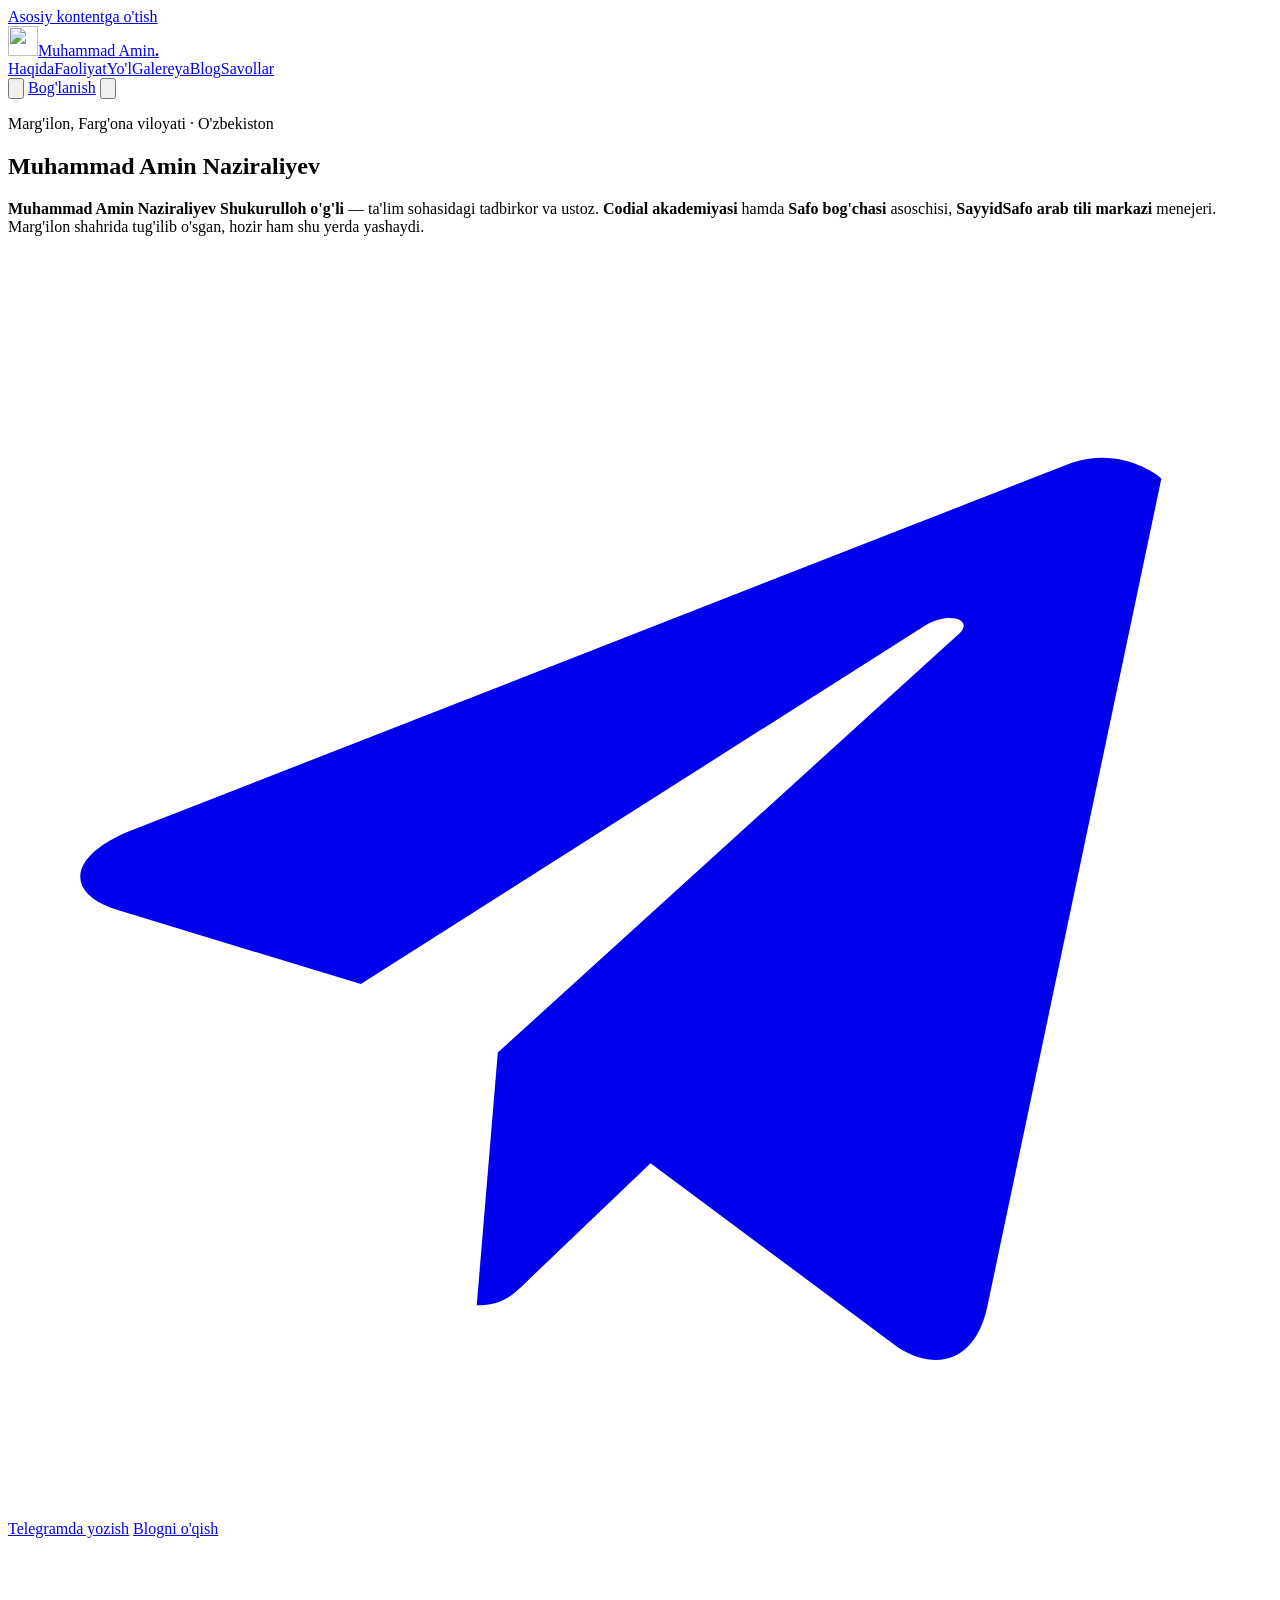
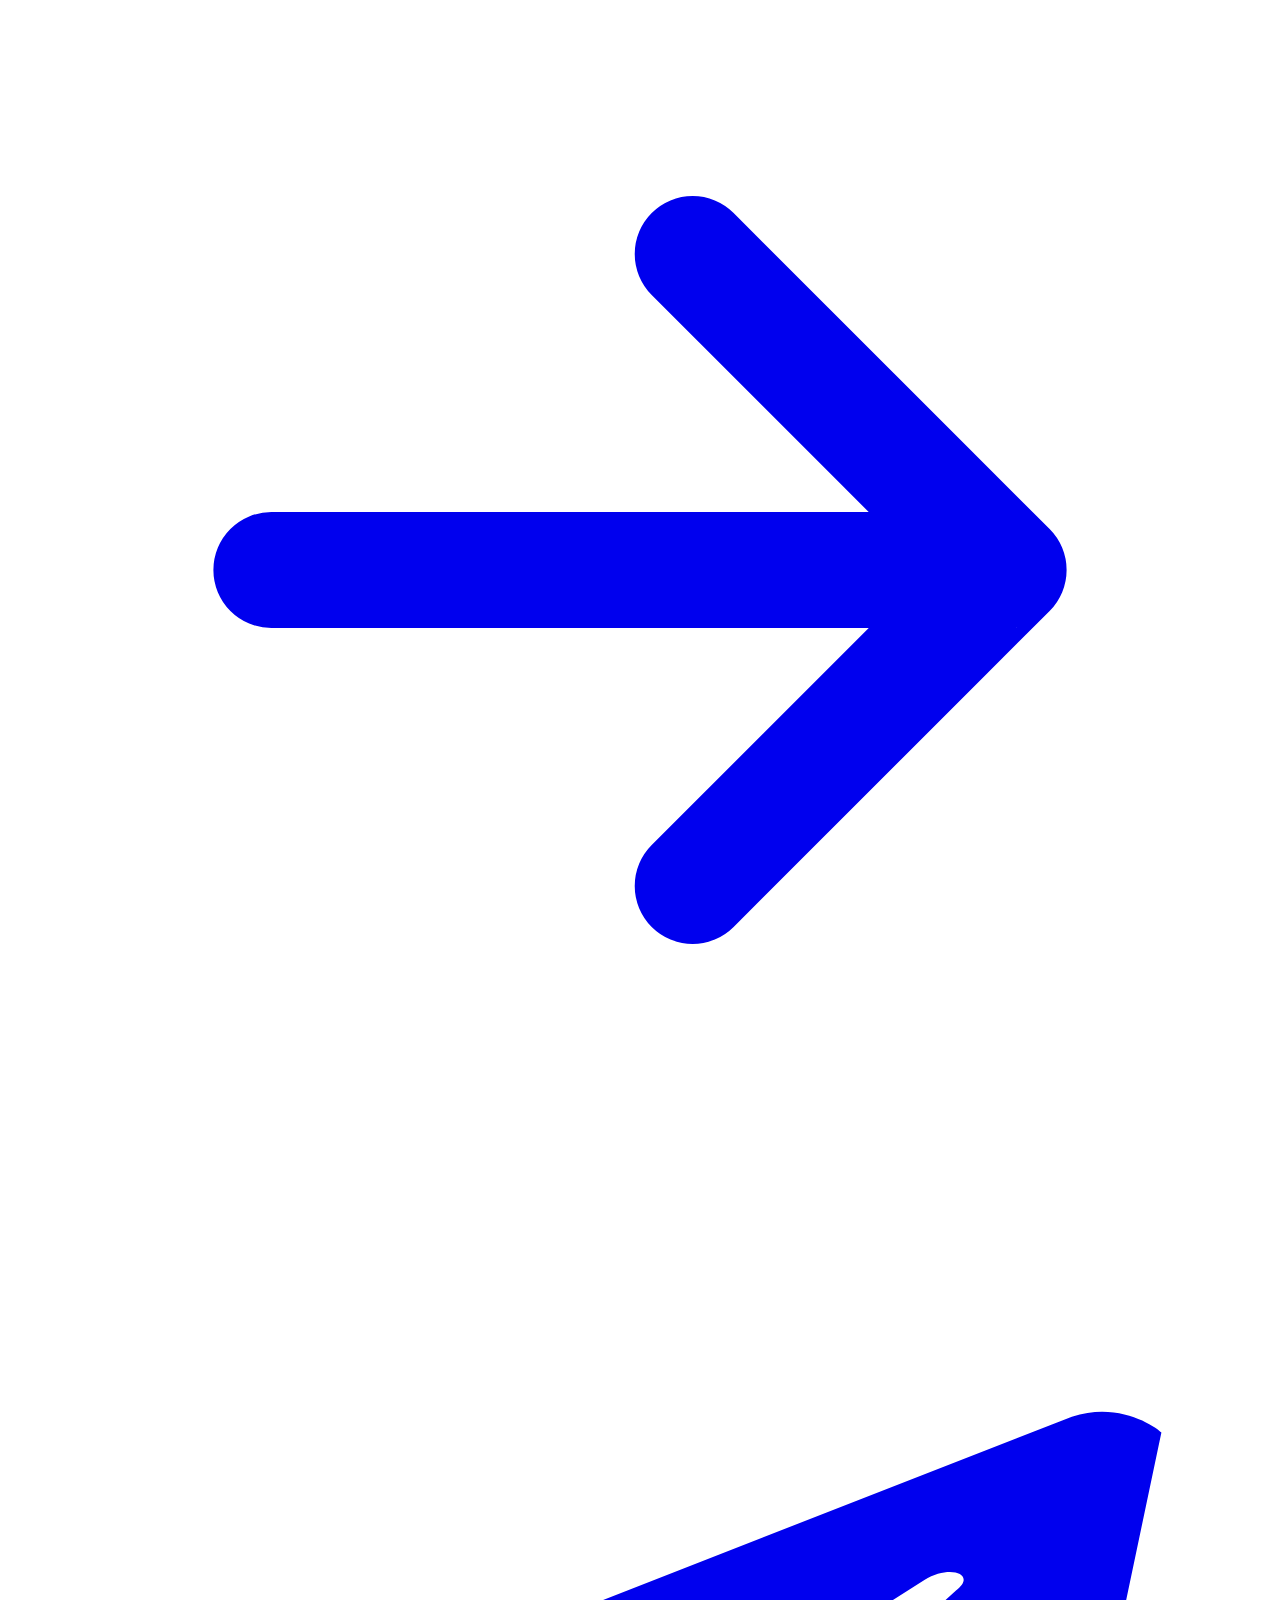
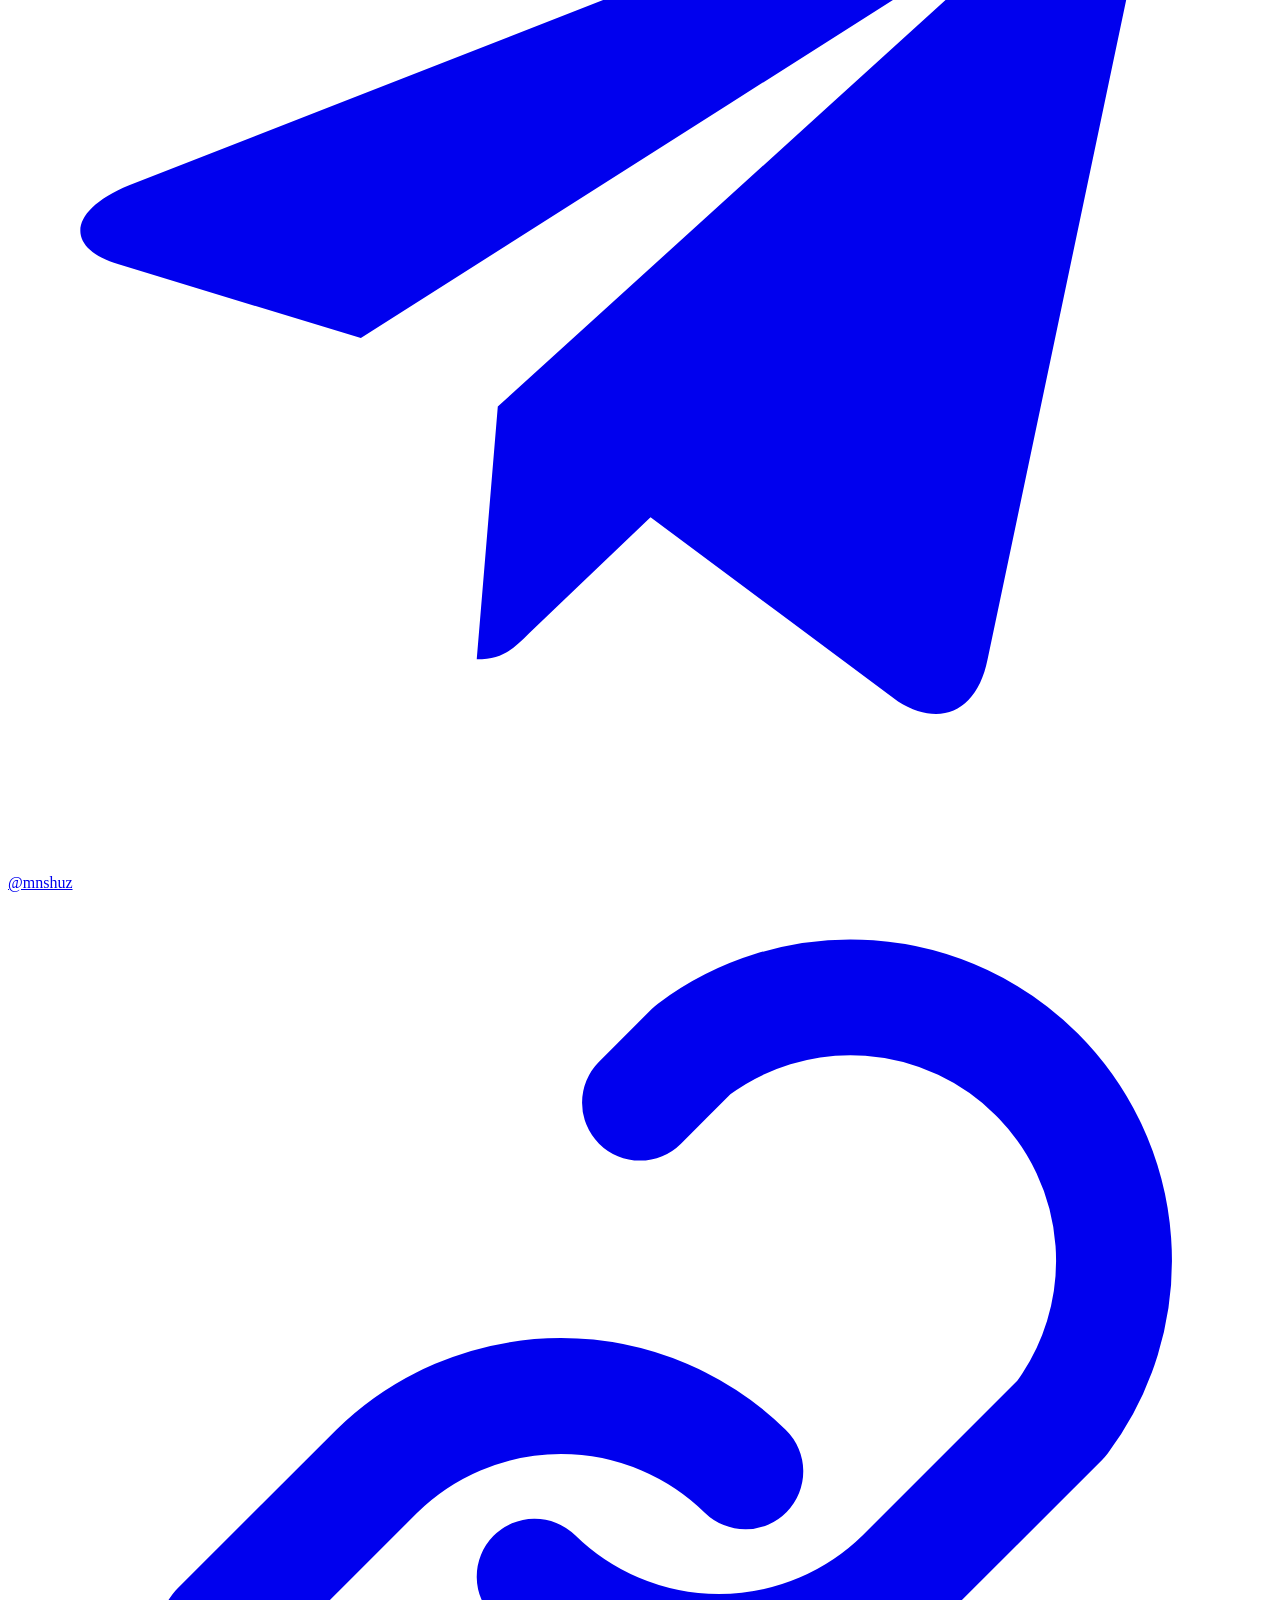
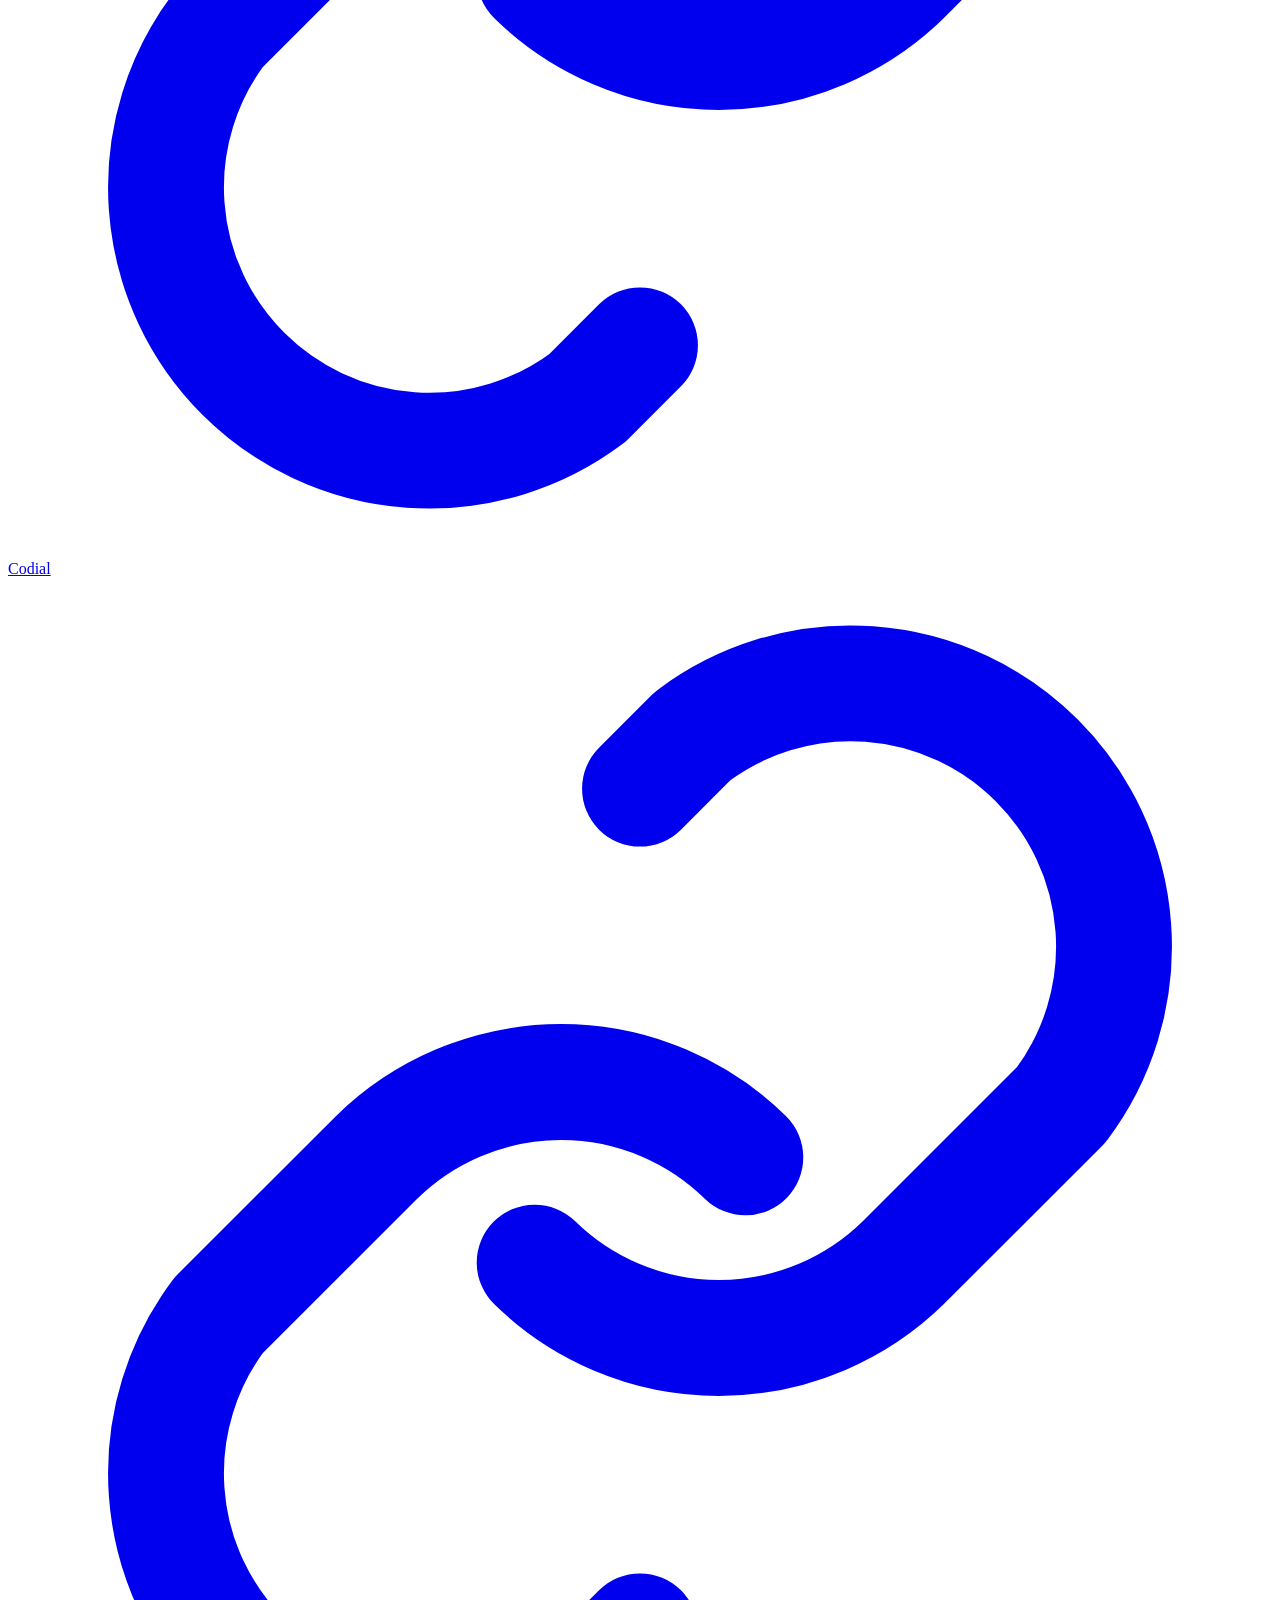
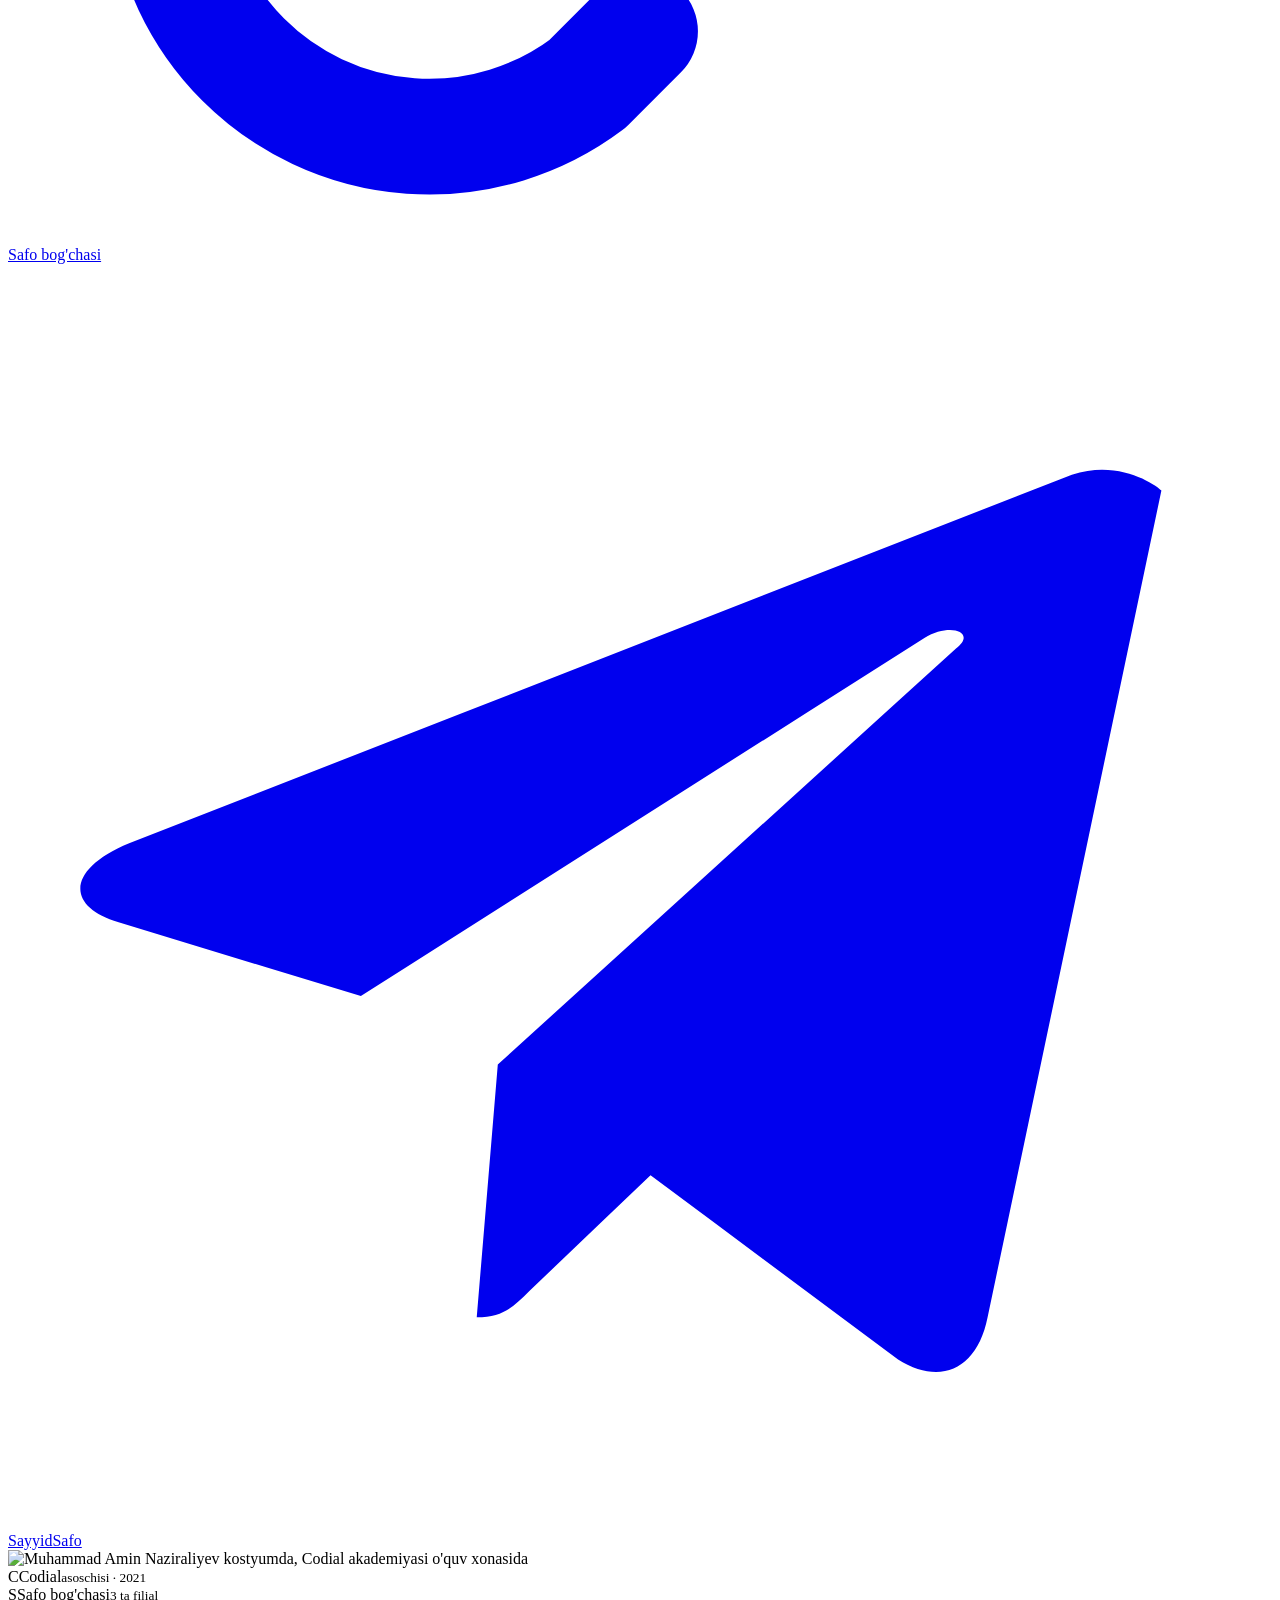
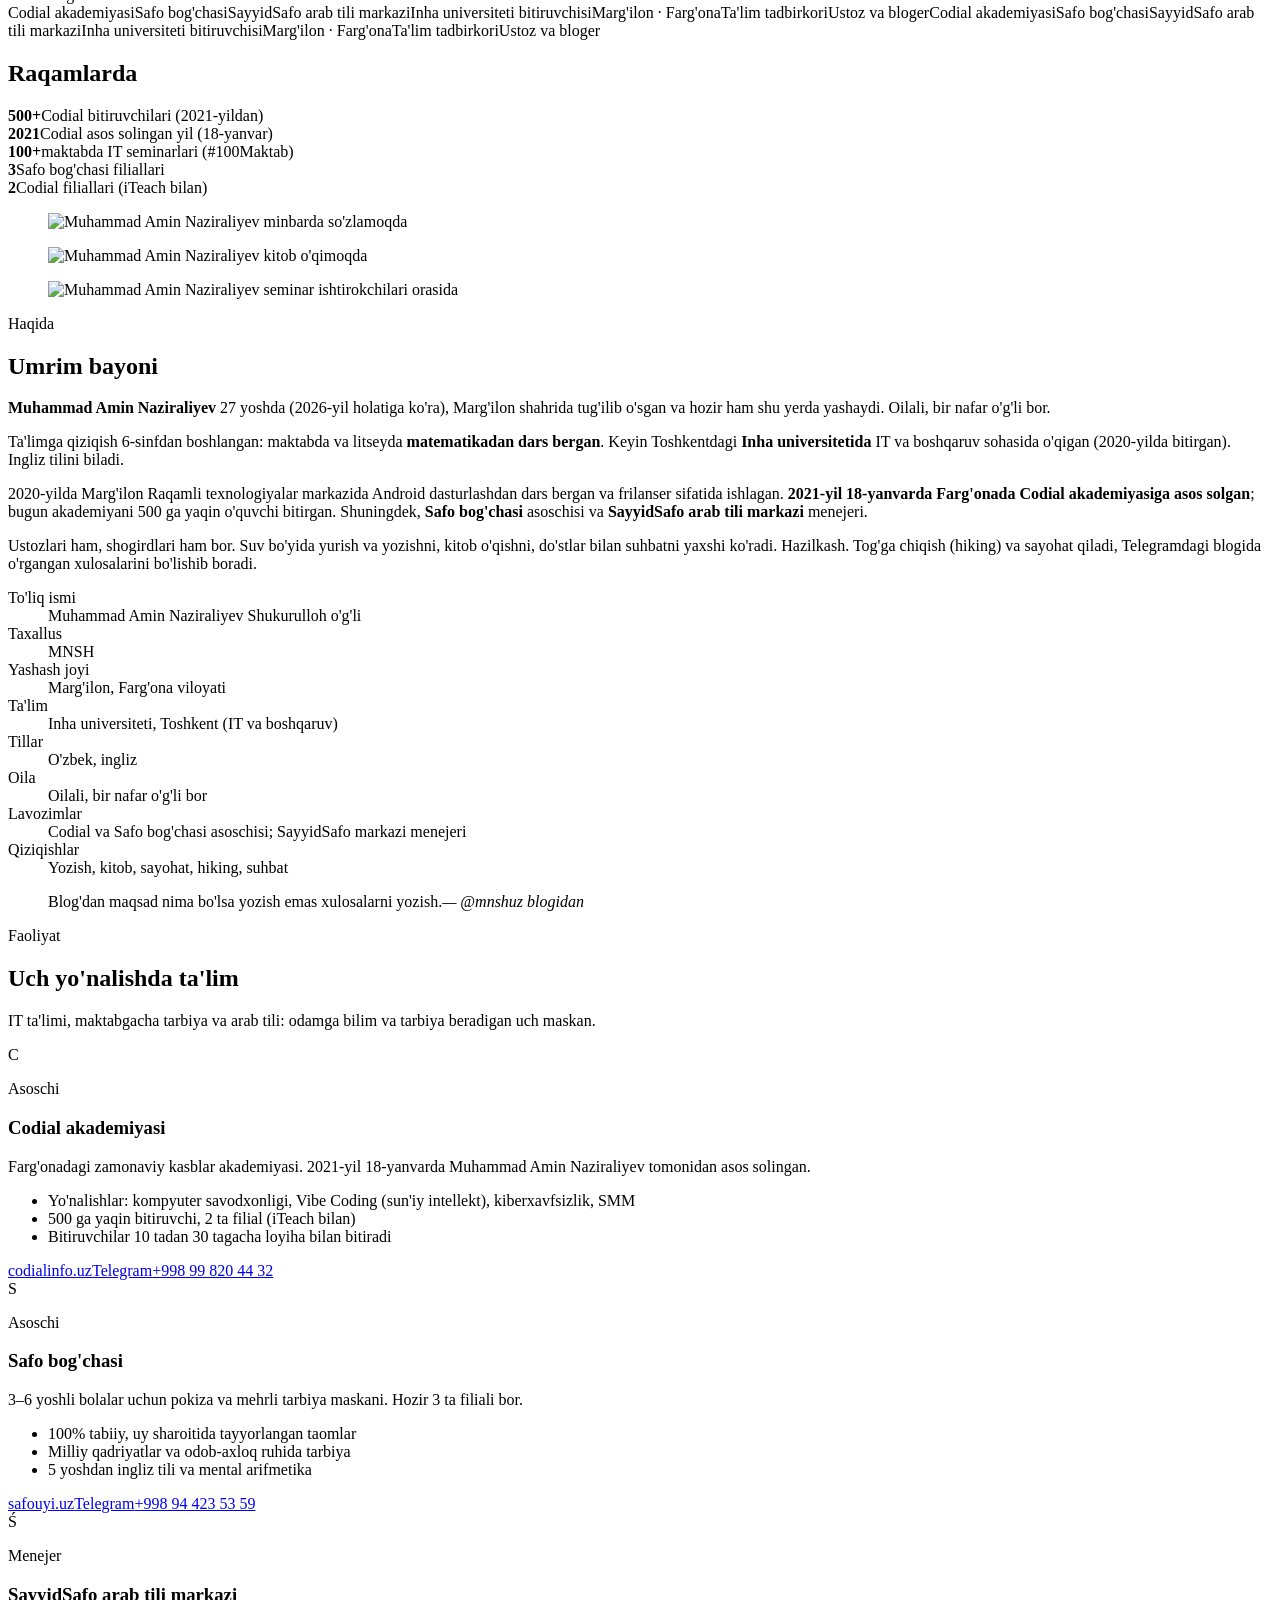
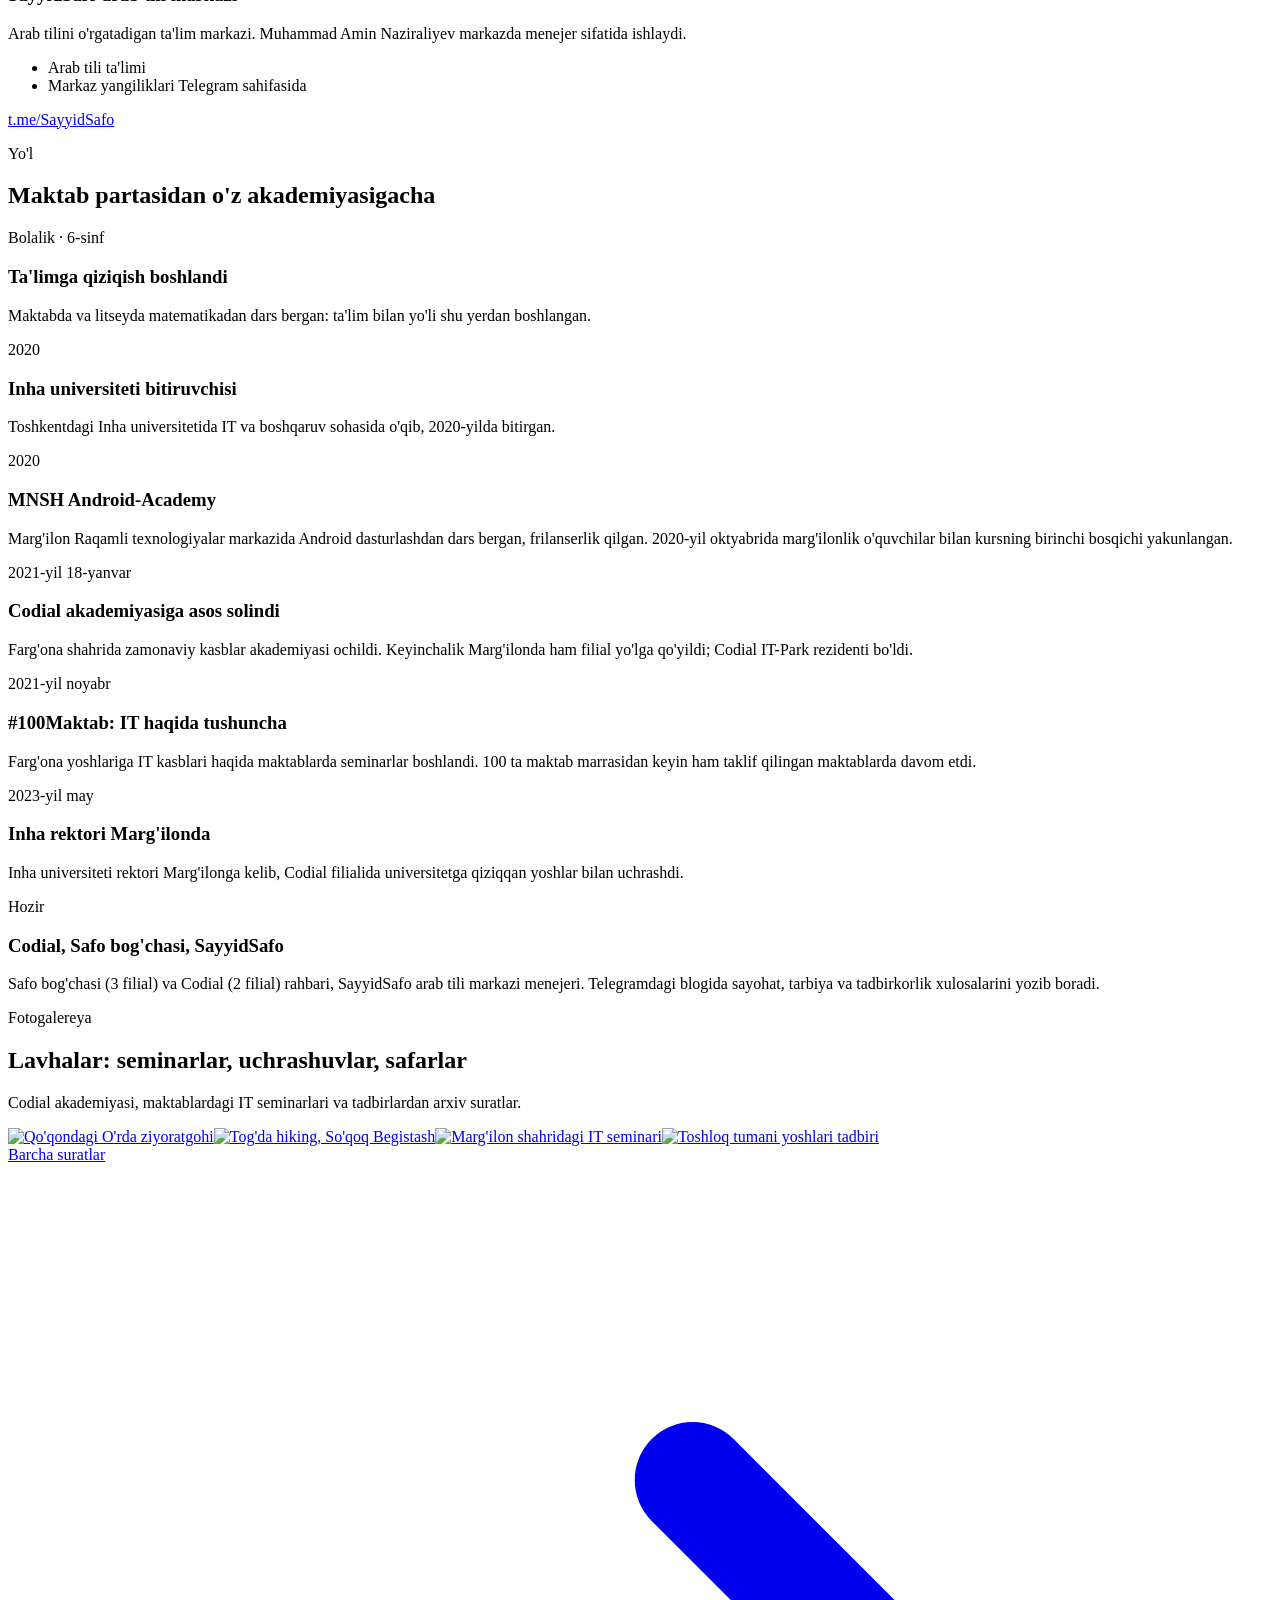
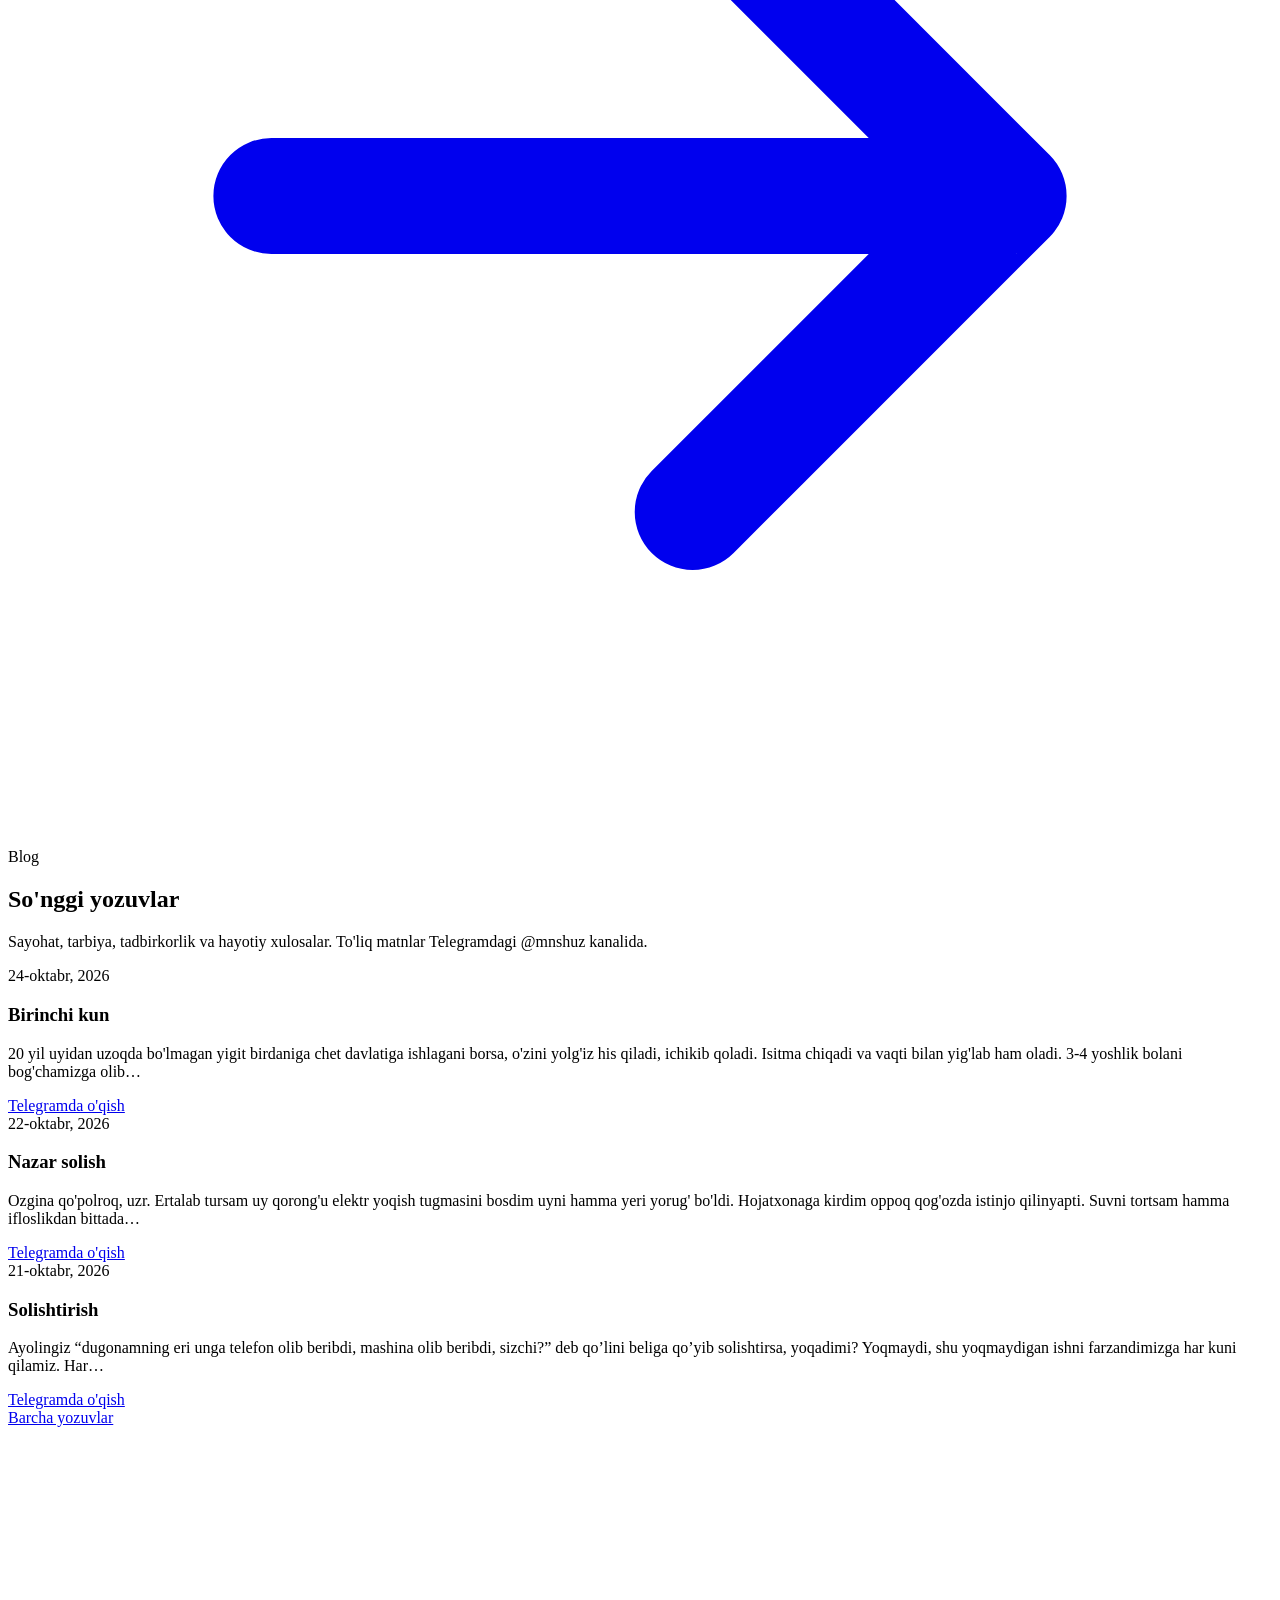
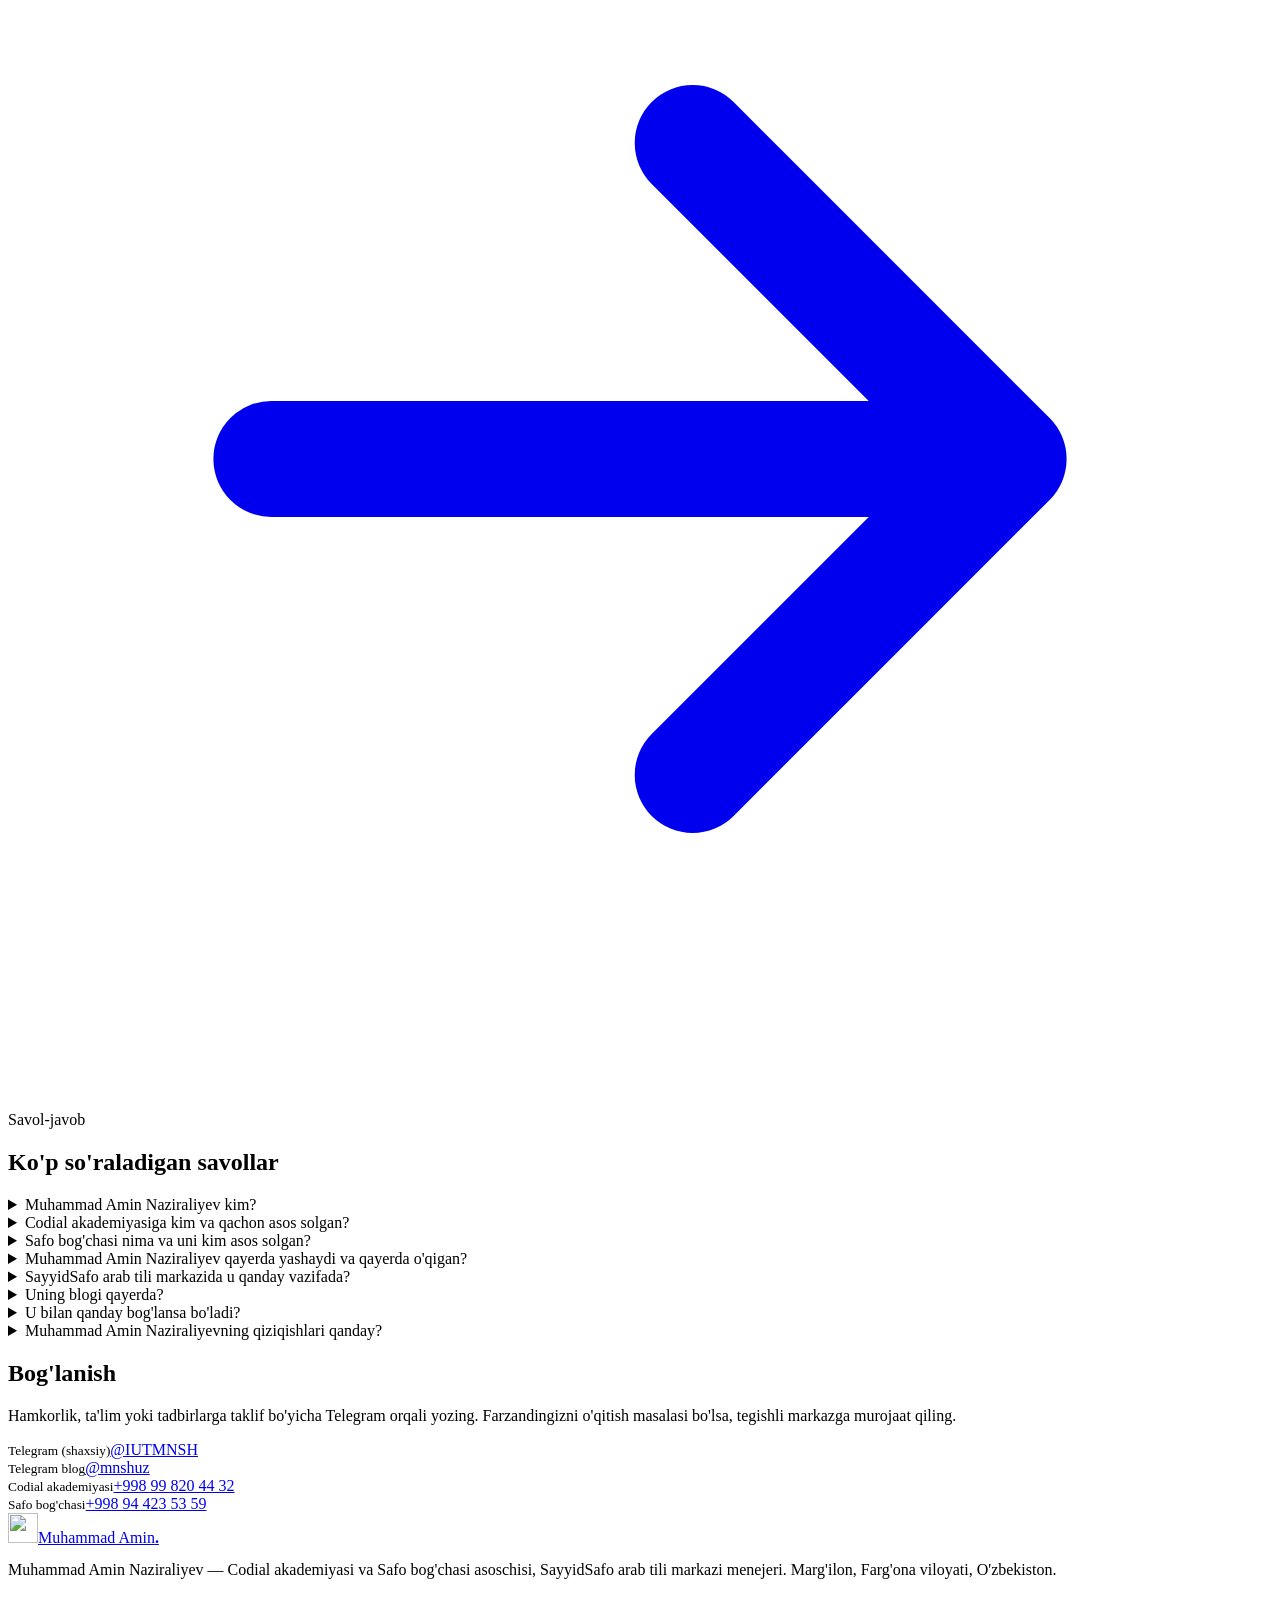
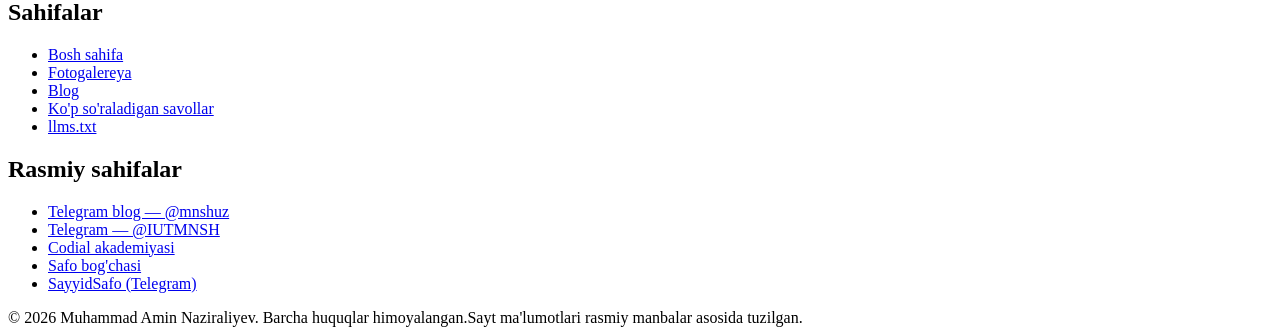
==== commit b2a4e68e: "Build for GitHub Pages (base path /mnsh) Co-Authored-By: Claude Sonnet 5.5 <noreply@anthropic.com>" ====
--- a/index.html
+++ b/index.html
@@ -8,43 +8,43 @@
 <meta name="author" content="Muhammad Amin Naziraliyev">
 <meta name="robots" content="index, follow, max-image-preview:large, max-snippet:-1, max-video-preview:-1">
 <meta name="theme-color" content="#f4f7f3">
-<link rel="canonical" href="https://SITE_DOMAIN/">
-<link rel="alternate" hreflang="uz" href="https://SITE_DOMAIN/">
-<link rel="alternate" hreflang="x-default" href="https://SITE_DOMAIN/">
-<link rel="alternate" type="application/atom+xml" title="Muhammad Amin Naziraliyev — blog" href="https://SITE_DOMAIN/feed.xml">
-<link rel="alternate" type="text/markdown" title="llms.txt" href="https://SITE_DOMAIN/llms.txt">
-<link rel="icon" href="/favicon.svg" type="image/svg+xml">
-<link rel="icon" href="/favicon.ico" sizes="48x48">
-<link rel="apple-touch-icon" href="/assets/img/apple-touch-icon.png">
-<link rel="manifest" href="/site.webmanifest">
+<link rel="canonical" href="https://ilhomjon1502.github.io/mnsh/">
+<link rel="alternate" hreflang="uz" href="https://ilhomjon1502.github.io/mnsh/">
+<link rel="alternate" hreflang="x-default" href="https://ilhomjon1502.github.io/mnsh/">
+<link rel="alternate" type="application/atom+xml" title="Muhammad Amin Naziraliyev — blog" href="https://ilhomjon1502.github.io/mnsh/feed.xml">
+<link rel="alternate" type="text/markdown" title="llms.txt" href="https://ilhomjon1502.github.io/mnsh/llms.txt">
+<link rel="icon" href="/mnsh/favicon.svg" type="image/svg+xml">
+<link rel="icon" href="/mnsh/favicon.ico" sizes="48x48">
+<link rel="apple-touch-icon" href="/mnsh/assets/img/apple-touch-icon.png">
+<link rel="manifest" href="/mnsh/site.webmanifest">
 <meta property="og:type" content="website">
 <meta property="og:site_name" content="Muhammad Amin Naziraliyev">
 <meta property="og:locale" content="uz_UZ">
 <meta property="og:title" content="Muhammad Amin Naziraliyev — Codial va Safo bog&#x27;chasi asoschisi | Rasmiy sayt">
 <meta property="og:description" content="Muhammad Amin Naziraliyev (MNSH) — Marg&#x27;ilonlik ta&#x27;lim tadbirkori va ustoz. Codial IT akademiyasi va Safo bog&#x27;chasi asoschisi, SayyidSafo arab tili markazi menejeri. Biografiya, faoliyat, fotogalereya va blog.">
-<meta property="og:url" content="https://SITE_DOMAIN/">
-<meta property="og:image" content="https://SITE_DOMAIN/assets/img/og-cover.jpg">
+<meta property="og:url" content="https://ilhomjon1502.github.io/mnsh/">
+<meta property="og:image" content="https://ilhomjon1502.github.io/mnsh/assets/img/og-cover.jpg">
 <meta property="og:image:width" content="1200">
 <meta property="og:image:height" content="630">
 <meta property="og:image:alt" content="Muhammad Amin Naziraliyev — Codial akademiyasi va Safo bog&#x27;chasi asoschisi, SayyidSafo arab tili markazi menejeri">
 <meta name="twitter:card" content="summary_large_image">
 <meta name="twitter:title" content="Muhammad Amin Naziraliyev — Codial va Safo bog&#x27;chasi asoschisi | Rasmiy sayt">
 <meta name="twitter:description" content="Muhammad Amin Naziraliyev (MNSH) — Marg&#x27;ilonlik ta&#x27;lim tadbirkori va ustoz. Codial IT akademiyasi va Safo bog&#x27;chasi asoschisi, SayyidSafo arab tili markazi menejeri. Biografiya, faoliyat, fotogalereya va blog.">
-<meta name="twitter:image" content="https://SITE_DOMAIN/assets/img/og-cover.jpg">
+<meta name="twitter:image" content="https://ilhomjon1502.github.io/mnsh/assets/img/og-cover.jpg">
 <link rel="preconnect" href="https://fonts.googleapis.com">
 <link rel="preconnect" href="https://fonts.gstatic.com" crossorigin>
 <link rel="stylesheet" href="https://fonts.googleapis.com/css2?family=Fraunces:opsz,wght@9..144,500;9..144,600;9..144,700&family=Plus+Jakarta+Sans:wght@400;500;600;700;800&display=swap">
-<link rel="stylesheet" href="/assets/css/style.css">
+<link rel="stylesheet" href="/mnsh/assets/css/style.css">
 <script>(function(){var d=document.documentElement,t;d.classList.add('js');try{t=localStorage.getItem('theme')}catch(e){}if(!t){t=matchMedia('(prefers-color-scheme: dark)').matches?'dark':'light'}d.setAttribute('data-theme',t);setTimeout(function(){if(!window.__ok)d.classList.remove('js')},4000)})()</script>
-<script type="application/ld+json">{"@context":"https://schema.org","@graph":[{"@type":"Person","@id":"https://SITE_DOMAIN/#person","name":"Muhammad Amin Naziraliyev","givenName":"Muhammad Amin","familyName":"Naziraliyev","additionalName":"Shukurulloh o'g'li","alternateName":["Muhammadamin Naziraliyev","Muhammad Amin","MNSH","Muhammad Amin Naziraliyev Shukurulloh o'g'li","Мухаммад Амин Назиралиев","Muhammad Amin ustoz"],"url":"https://SITE_DOMAIN/","image":{"@type":"ImageObject","url":"https://SITE_DOMAIN/assets/img/owner/hero.webp","width":640,"height":640,"caption":"Muhammad Amin Naziraliyev kostyumda, Codial akademiyasi o'quv xonasida"},"description":"Marg'ilonlik ta'lim tadbirkori va ustoz. Codial akademiyasi va Safo bog'chasi asoschisi, SayyidSafo arab tili markazi menejeri, Inha universiteti bitiruvchisi.","jobTitle":["Codial akademiyasi asoschisi","Safo bog'chasi asoschisi","SayyidSafo arab tili markazi menejeri"],"gender":"Male","nationality":{"@type":"Country","name":"O'zbekiston"},"birthPlace":{"@type":"Place","name":"Marg'ilon, Farg'ona viloyati, O'zbekiston"},"homeLocation":{"@type":"Place","name":"Marg'ilon, Farg'ona viloyati, O'zbekiston"},"alumniOf":{"@type":"CollegeOrUniversity","name":"Inha universiteti Toshkentda (Inha University in Tashkent)","sameAs":"https://inha.uz"},"knowsLanguage":["uz","en"],"knowsAbout":["Ta'lim","Ta'lim tadbirkorligi","IT ta'limi","Maktabgacha ta'lim","Dasturlash","Boshqaruv","Arab tili ta'limi"],"worksFor":[{"@id":"https://SITE_DOMAIN/#codial"},{"@id":"https://SITE_DOMAIN/#safo"},{"@id":"https://SITE_DOMAIN/#sayyidsafo"}],"sameAs":["https://t.me/mnshuz","https://t.me/IUTMNSH","https://www.codialinfo.uz","https://safouyi.uz","https://t.me/SayyidSafo"],"mainEntityOfPage":"https://SITE_DOMAIN/"},{"@type":["EducationalOrganization","LocalBusiness"],"@id":"https://SITE_DOMAIN/#codial","name":"Codial akademiyasi","alternateName":["Codial","Codial — Zamonaviy Kasblar Akademiyasi","Codial o'quv markazi"],"url":"https://www.codialinfo.uz","telephone":"+998998204432","foundingDate":"2021-01-18","founder":{"@id":"https://SITE_DOMAIN/#person"},"description":"Farg'onadagi IT va zamonaviy kasblar o'quv markazi: kompyuter savodxonligi, Vibe Coding (sun'iy intellekt), kiberxavfsizlik va SMM yo'nalishlari. 2021-yildan beri 500 ga yaqin bitiruvchi.","address":{"@type":"PostalAddress","addressLocality":"Farg'ona","addressRegion":"Farg'ona viloyati","addressCountry":"UZ"},"sameAs":["https://t.me/codialuz","https://www.codialinfo.uz"]},{"@type":["Preschool","LocalBusiness"],"@id":"https://SITE_DOMAIN/#safo","name":"Safo bog'chasi","url":"https://safouyi.uz","telephone":"+998944235359","founder":{"@id":"https://SITE_DOMAIN/#person"},"description":"3–6 yoshli bolalar uchun bog'cha: tabiiy uy taomlari, milliy tarbiya, 5 yoshdan ingliz tili va mental arifmetika. 3 ta filial.","address":{"@type":"PostalAddress","addressRegion":"Farg'ona viloyati","addressCountry":"UZ"},"sameAs":["https://t.me/safouyiuz","https://safouyi.uz"]},{"@type":"EducationalOrganization","@id":"https://SITE_DOMAIN/#sayyidsafo","name":"SayyidSafo arab tili markazi","alternateName":["SayyidSafo akademiyasi","SayyidSafo"],"url":"https://t.me/SayyidSafo","description":"Arab tili o'rgatuvchi ta'lim markazi. Muhammad Amin Naziraliyev markazda menejer.","address":{"@type":"PostalAddress","addressRegion":"Farg'ona viloyati","addressCountry":"UZ"},"sameAs":["https://t.me/SayyidSafo"]},{"@type":"WebSite","@id":"https://SITE_DOMAIN/#website","url":"https://SITE_DOMAIN/","name":"Muhammad Amin Naziraliyev — rasmiy sayt","inLanguage":"uz","publisher":{"@id":"https://SITE_DOMAIN/#person"},"about":{"@id":"https://SITE_DOMAIN/#person"}},{"@type":"ProfilePage","@id":"https://SITE_DOMAIN/#profilepage","url":"https://SITE_DOMAIN/","name":"Muhammad Amin Naziraliyev — Codial va Safo bog'chasi asoschisi | Rasmiy sayt","inLanguage":"uz","dateModified":"2026-10-24","mainEntity":{"@id":"https://SITE_DOMAIN/#person"},"isPartOf":{"@id":"https://SITE_DOMAIN/#website"},"primaryImageOfPage":{"@type":"ImageObject","url":"https://SITE_DOMAIN/assets/img/owner/hero.webp"}},{"@type":"FAQPage","@id":"https://SITE_DOMAIN/#faq","mainEntity":[{"@type":"Question","name":"Muhammad Amin Naziraliyev kim?","acceptedAnswer":{"@type":"Answer","text":"Muhammad Amin Naziraliyev Shukurulloh o'g'li (MNSH) — Marg'ilon shahrida tug'ilib o'sgan o'zbekistonlik ta'lim tadbirkori va ustoz. U Farg'onadagi Codial IT akademiyasi hamda Safo bog'chasi asoschisi, SayyidSafo arab tili markazida menejer. Toshkentdagi Inha universiteti bitiruvchisi."}},{"@type":"Question","name":"Codial akademiyasiga kim va qachon asos solgan?","acceptedAnswer":{"@type":"Answer","text":"Codial akademiyasiga 2021-yil 18-yanvarda Muhammad Amin Naziraliyev asos solgan. Akademiya Farg'ona shahrida joylashgan, kompyuter savodxonligi, Vibe Coding (sun'iy intellekt), kiberxavfsizlik va SMM yo'nalishlarida o'qitadi. Hozirgacha 500 ga yaqin o'quvchi bitirgan, 2 ta filiali bor (iTeach bilan)."}},{"@type":"Question","name":"Safo bog'chasi nima va uni kim asos solgan?","acceptedAnswer":{"@type":"Answer","text":"Safo bog'chasi — 3–6 yoshli bolalar uchun bog'cha. Unda tabiiy uy taomlari beriladi, bolalar milliy odob-axloq ruhida tarbiyalanadi, 5 yoshdan ingliz tili va mental arifmetika o'rgatiladi. Bog'chaga Muhammad Amin Naziraliyev asos solgan; hozir 3 ta filiali bor. Ma'lumot: safouyi.uz."}},{"@type":"Question","name":"Muhammad Amin Naziraliyev qayerda yashaydi va qayerda o'qigan?","acceptedAnswer":{"@type":"Answer","text":"U Marg'ilon shahrida (Farg'ona viloyati, O'zbekiston) tug'ilib o'sgan va hozir ham shu yerda yashaydi. Toshkentdagi Inha universitetida IT va boshqaruv sohasida o'qigan (2020-yilda bitirgan). Ingliz tilini biladi. Ta'limga qiziqishi 6-sinfdan boshlangan, maktab va litseyda matematikadan dars bergan."}},{"@type":"Question","name":"SayyidSafo arab tili markazida u qanday vazifada?","acceptedAnswer":{"@type":"Answer","text":"Muhammad Amin Naziraliyev SayyidSafo arab tili markazida menejer sifatida faoliyat yuritadi. Markaz haqidagi yangiliklar Telegramdagi t.me/SayyidSafo sahifasida e'lon qilinadi."}},{"@type":"Question","name":"Uning blogi qayerda?","acceptedAnswer":{"@type":"Answer","text":"Muhammad Amin Naziraliyevning shaxsiy bloggi Telegramdagi @mnshuz kanalida (t.me/mnshuz). Unda sayohat, tarbiya, tadbirkorlik va hayotiy xulosalar haqida muntazam yoziladi. So'nggi yozuvlar bu saytning «Blog» sahifasida ham ko'rsatilgan."}},{"@type":"Question","name":"U bilan qanday bog'lansa bo'ladi?","acceptedAnswer":{"@type":"Answer","text":"Shaxsiy Telegram: @IUTMNSH (t.me/IUTMNSH). Blog kanali: @mnshuz. Codial akademiyasi: +998 99 820 44 32, @codial_admin. Safo bog'chasi: +998 94 423 53 59, @safouyi_admin."}},{"@type":"Question","name":"Muhammad Amin Naziraliyevning qiziqishlari qanday?","acceptedAnswer":{"@type":"Answer","text":"Suv bo'yida yurish va yozish, kitob o'qish, do'stlar bilan suhbat qurish. U hazilkash, tog'ga chiqish (hiking) va sayohatni yaxshi ko'radi, 5 ta davlatda bo'lgan. Ustozlari ham, shogirdlari ham bor."}}]}]}</script>
+<script type="application/ld+json">{"@context":"https://schema.org","@graph":[{"@type":"Person","@id":"https://ilhomjon1502.github.io/mnsh/#person","name":"Muhammad Amin Naziraliyev","givenName":"Muhammad Amin","familyName":"Naziraliyev","additionalName":"Shukurulloh o'g'li","alternateName":["Muhammadamin Naziraliyev","Muhammad Amin","MNSH","Muhammad Amin Naziraliyev Shukurulloh o'g'li","Мухаммад Амин Назиралиев","Muhammad Amin ustoz"],"url":"https://ilhomjon1502.github.io/mnsh/","image":{"@type":"ImageObject","url":"https://ilhomjon1502.github.io/mnsh/assets/img/owner/hero.webp","width":640,"height":640,"caption":"Muhammad Amin Naziraliyev kostyumda, Codial akademiyasi o'quv xonasida"},"description":"Marg'ilonlik ta'lim tadbirkori va ustoz. Codial akademiyasi va Safo bog'chasi asoschisi, SayyidSafo arab tili markazi menejeri, Inha universiteti bitiruvchisi.","jobTitle":["Codial akademiyasi asoschisi","Safo bog'chasi asoschisi","SayyidSafo arab tili markazi menejeri"],"gender":"Male","nationality":{"@type":"Country","name":"O'zbekiston"},"birthPlace":{"@type":"Place","name":"Marg'ilon, Farg'ona viloyati, O'zbekiston"},"homeLocation":{"@type":"Place","name":"Marg'ilon, Farg'ona viloyati, O'zbekiston"},"alumniOf":{"@type":"CollegeOrUniversity","name":"Inha universiteti Toshkentda (Inha University in Tashkent)","sameAs":"https://inha.uz"},"knowsLanguage":["uz","en"],"knowsAbout":["Ta'lim","Ta'lim tadbirkorligi","IT ta'limi","Maktabgacha ta'lim","Dasturlash","Boshqaruv","Arab tili ta'limi"],"worksFor":[{"@id":"https://ilhomjon1502.github.io/mnsh/#codial"},{"@id":"https://ilhomjon1502.github.io/mnsh/#safo"},{"@id":"https://ilhomjon1502.github.io/mnsh/#sayyidsafo"}],"sameAs":["https://t.me/mnshuz","https://t.me/IUTMNSH","https://www.codialinfo.uz","https://safouyi.uz","https://t.me/SayyidSafo"],"mainEntityOfPage":"https://ilhomjon1502.github.io/mnsh/"},{"@type":["EducationalOrganization","LocalBusiness"],"@id":"https://ilhomjon1502.github.io/mnsh/#codial","name":"Codial akademiyasi","alternateName":["Codial","Codial — Zamonaviy Kasblar Akademiyasi","Codial o'quv markazi"],"url":"https://www.codialinfo.uz","telephone":"+998998204432","foundingDate":"2021-01-18","founder":{"@id":"https://ilhomjon1502.github.io/mnsh/#person"},"description":"Farg'onadagi IT va zamonaviy kasblar o'quv markazi: kompyuter savodxonligi, Vibe Coding (sun'iy intellekt), kiberxavfsizlik va SMM yo'nalishlari. 2021-yildan beri 500 ga yaqin bitiruvchi.","address":{"@type":"PostalAddress","addressLocality":"Farg'ona","addressRegion":"Farg'ona viloyati","addressCountry":"UZ"},"sameAs":["https://t.me/codialuz","https://www.codialinfo.uz"]},{"@type":["Preschool","LocalBusiness"],"@id":"https://ilhomjon1502.github.io/mnsh/#safo","name":"Safo bog'chasi","url":"https://safouyi.uz","telephone":"+998944235359","founder":{"@id":"https://ilhomjon1502.github.io/mnsh/#person"},"description":"3–6 yoshli bolalar uchun bog'cha: tabiiy uy taomlari, milliy tarbiya, 5 yoshdan ingliz tili va mental arifmetika. 3 ta filial.","address":{"@type":"PostalAddress","addressRegion":"Farg'ona viloyati","addressCountry":"UZ"},"sameAs":["https://t.me/safouyiuz","https://safouyi.uz"]},{"@type":"EducationalOrganization","@id":"https://ilhomjon1502.github.io/mnsh/#sayyidsafo","name":"SayyidSafo arab tili markazi","alternateName":["SayyidSafo akademiyasi","SayyidSafo"],"url":"https://t.me/SayyidSafo","description":"Arab tili o'rgatuvchi ta'lim markazi. Muhammad Amin Naziraliyev markazda menejer.","address":{"@type":"PostalAddress","addressRegion":"Farg'ona viloyati","addressCountry":"UZ"},"sameAs":["https://t.me/SayyidSafo"]},{"@type":"WebSite","@id":"https://ilhomjon1502.github.io/mnsh/#website","url":"https://ilhomjon1502.github.io/mnsh/","name":"Muhammad Amin Naziraliyev — rasmiy sayt","inLanguage":"uz","publisher":{"@id":"https://ilhomjon1502.github.io/mnsh/#person"},"about":{"@id":"https://ilhomjon1502.github.io/mnsh/#person"}},{"@type":"ProfilePage","@id":"https://ilhomjon1502.github.io/mnsh/#profilepage","url":"https://ilhomjon1502.github.io/mnsh/","name":"Muhammad Amin Naziraliyev — Codial va Safo bog'chasi asoschisi | Rasmiy sayt","inLanguage":"uz","dateModified":"2026-10-24","mainEntity":{"@id":"https://ilhomjon1502.github.io/mnsh/#person"},"isPartOf":{"@id":"https://ilhomjon1502.github.io/mnsh/#website"},"primaryImageOfPage":{"@type":"ImageObject","url":"https://ilhomjon1502.github.io/mnsh/assets/img/owner/hero.webp"}},{"@type":"FAQPage","@id":"https://ilhomjon1502.github.io/mnsh/#faq","mainEntity":[{"@type":"Question","name":"Muhammad Amin Naziraliyev kim?","acceptedAnswer":{"@type":"Answer","text":"Muhammad Amin Naziraliyev Shukurulloh o'g'li (MNSH) — Marg'ilon shahrida tug'ilib o'sgan o'zbekistonlik ta'lim tadbirkori va ustoz. U Farg'onadagi Codial IT akademiyasi hamda Safo bog'chasi asoschisi, SayyidSafo arab tili markazida menejer. Toshkentdagi Inha universiteti bitiruvchisi."}},{"@type":"Question","name":"Codial akademiyasiga kim va qachon asos solgan?","acceptedAnswer":{"@type":"Answer","text":"Codial akademiyasiga 2021-yil 18-yanvarda Muhammad Amin Naziraliyev asos solgan. Akademiya Farg'ona shahrida joylashgan, kompyuter savodxonligi, Vibe Coding (sun'iy intellekt), kiberxavfsizlik va SMM yo'nalishlarida o'qitadi. Hozirgacha 500 ga yaqin o'quvchi bitirgan, 2 ta filiali bor (iTeach bilan)."}},{"@type":"Question","name":"Safo bog'chasi nima va uni kim asos solgan?","acceptedAnswer":{"@type":"Answer","text":"Safo bog'chasi — 3–6 yoshli bolalar uchun bog'cha. Unda tabiiy uy taomlari beriladi, bolalar milliy odob-axloq ruhida tarbiyalanadi, 5 yoshdan ingliz tili va mental arifmetika o'rgatiladi. Bog'chaga Muhammad Amin Naziraliyev asos solgan; hozir 3 ta filiali bor. Ma'lumot: safouyi.uz."}},{"@type":"Question","name":"Muhammad Amin Naziraliyev qayerda yashaydi va qayerda o'qigan?","acceptedAnswer":{"@type":"Answer","text":"U Marg'ilon shahrida (Farg'ona viloyati, O'zbekiston) tug'ilib o'sgan va hozir ham shu yerda yashaydi. Toshkentdagi Inha universitetida IT va boshqaruv sohasida o'qigan (2020-yilda bitirgan). Ingliz tilini biladi. Ta'limga qiziqishi 6-sinfdan boshlangan, maktab va litseyda matematikadan dars bergan."}},{"@type":"Question","name":"SayyidSafo arab tili markazida u qanday vazifada?","acceptedAnswer":{"@type":"Answer","text":"Muhammad Amin Naziraliyev SayyidSafo arab tili markazida menejer sifatida faoliyat yuritadi. Markaz haqidagi yangiliklar Telegramdagi t.me/SayyidSafo sahifasida e'lon qilinadi."}},{"@type":"Question","name":"Uning blogi qayerda?","acceptedAnswer":{"@type":"Answer","text":"Muhammad Amin Naziraliyevning shaxsiy bloggi Telegramdagi @mnshuz kanalida (t.me/mnshuz). Unda sayohat, tarbiya, tadbirkorlik va hayotiy xulosalar haqida muntazam yoziladi. So'nggi yozuvlar bu saytning «Blog» sahifasida ham ko'rsatilgan."}},{"@type":"Question","name":"U bilan qanday bog'lansa bo'ladi?","acceptedAnswer":{"@type":"Answer","text":"Shaxsiy Telegram: @IUTMNSH (t.me/IUTMNSH). Blog kanali: @mnshuz. Codial akademiyasi: +998 99 820 44 32, @codial_admin. Safo bog'chasi: +998 94 423 53 59, @safouyi_admin."}},{"@type":"Question","name":"Muhammad Amin Naziraliyevning qiziqishlari qanday?","acceptedAnswer":{"@type":"Answer","text":"Suv bo'yida yurish va yozish, kitob o'qish, do'stlar bilan suhbat qurish. U hazilkash, tog'ga chiqish (hiking) va sayohatni yaxshi ko'radi, 5 ta davlatda bo'lgan. Ustozlari ham, shogirdlari ham bor."}}]}]}</script>
 </head>
 <body>
 <a class="skip" href="#main">Asosiy kontentga o'tish</a>
 <div class="aurora" aria-hidden="true"><i></i><i></i><i></i></div>
 <div class="progress" aria-hidden="true"></div>
 <header class="nav" role="banner">
-  <a class="brand" href="/" aria-label="Muhammad Amin Naziraliyev — bosh sahifa"><img class="brand-mark" src="/assets/img/favicon.svg" alt="" width="30" height="30"><span>Muhammad Amin<b>.</b></span></a>
-  <nav class="nav-links" aria-label="Asosiy menyu"><a href="/#haqida">Haqida</a><a href="/#faoliyat">Faoliyat</a><a href="/#yol">Yo'l</a><a href="/galereya/">Galereya</a><a href="/blog/">Blog</a><a href="/#savollar">Savollar</a></nav>
+  <a class="brand" href="/mnsh/" aria-label="Muhammad Amin Naziraliyev — bosh sahifa"><img class="brand-mark" src="/mnsh/assets/img/favicon.svg" alt="" width="30" height="30"><span>Muhammad Amin<b>.</b></span></a>
+  <nav class="nav-links" aria-label="Asosiy menyu"><a href="/mnsh/#haqida">Haqida</a><a href="/mnsh/#faoliyat">Faoliyat</a><a href="/mnsh/#yol">Yo'l</a><a href="/mnsh/galereya/">Galereya</a><a href="/mnsh/blog/">Blog</a><a href="/mnsh/#savollar">Savollar</a></nav>
   <div class="nav-tools">
     <button class="icon-btn" type="button" data-theme-toggle aria-label="Mavzuni almashtirish (kunduzgi / tungi)"><svg class="theme-moon" viewBox="0 0 24 24" fill="none" stroke="currentColor" stroke-width="2" stroke-linecap="round" stroke-linejoin="round" aria-hidden="true"><path d="M21 12.8A9 9 0 1 1 11.2 3a7 7 0 0 0 9.8 9.8z"/></svg><svg class="theme-sun" viewBox="0 0 24 24" fill="none" stroke="currentColor" stroke-width="2" stroke-linecap="round" aria-hidden="true"><circle cx="12" cy="12" r="4"/><path d="M12 2v2M12 20v2M4.9 4.9l1.4 1.4M17.7 17.7l1.4 1.4M2 12h2M20 12h2M4.9 19.1l1.4-1.4M17.7 6.3l1.4-1.4"/></svg></button>
     <a class="btn btn-primary cta-nav" href="https://t.me/IUTMNSH" rel="noopener me">Bog'lanish</a>
@@ -60,7 +60,7 @@
       <p class="lead"><strong>Muhammad Amin Naziraliyev Shukurulloh o&#x27;g&#x27;li</strong> — ta'lim sohasidagi tadbirkor va ustoz. <strong>Codial akademiyasi</strong> hamda <strong>Safo bog'chasi</strong> asoschisi, <strong>SayyidSafo arab tili markazi</strong> menejeri. Marg'ilon shahrida tug'ilib o'sgan, hozir ham shu yerda yashaydi.</p>
       <div class="hero-cta">
         <a class="btn btn-primary" href="https://t.me/IUTMNSH" rel="me noopener"><svg viewBox="0 0 24 24" fill="currentColor" aria-hidden="true"><path d="M21.9 4.3 18.6 20c-.2 1-.9 1.3-1.7.8l-4.7-3.5-2.3 2.2c-.3.3-.5.5-1 .5l.4-4.8 8.7-7.9c.4-.3-.1-.5-.6-.2L6.7 13.9 2.1 12.5c-1-.3-1-1 .2-1.5L20.2 4c.9-.3 1.6.2 1.7.3z"/></svg> Telegramda yozish</a>
-        <a class="btn btn-ghost" href="/blog/">Blogni o'qish <svg viewBox="0 0 24 24" fill="none" stroke="currentColor" stroke-width="2.2" stroke-linecap="round" stroke-linejoin="round" aria-hidden="true"><path d="M5 12h14M13 6l6 6-6 6"/></svg></a>
+        <a class="btn btn-ghost" href="/mnsh/blog/">Blogni o'qish <svg viewBox="0 0 24 24" fill="none" stroke="currentColor" stroke-width="2.2" stroke-linecap="round" stroke-linejoin="round" aria-hidden="true"><path d="M5 12h14M13 6l6 6-6 6"/></svg></a>
       </div>
       <div class="chips" aria-label="Rasmiy havolalar">
         <a class="chip" href="https://t.me/mnshuz" rel="me noopener"><svg viewBox="0 0 24 24" fill="currentColor" aria-hidden="true"><path d="M21.9 4.3 18.6 20c-.2 1-.9 1.3-1.7.8l-4.7-3.5-2.3 2.2c-.3.3-.5.5-1 .5l.4-4.8 8.7-7.9c.4-.3-.1-.5-.6-.2L6.7 13.9 2.1 12.5c-1-.3-1-1 .2-1.5L20.2 4c.9-.3 1.6.2 1.7.3z"/></svg> @mnshuz</a>
@@ -71,7 +71,7 @@
     </div>
     <div class="portrait">
       <div class="portrait-glow" aria-hidden="true"></div>
-      <div class="portrait-frame"><img src="/assets/img/owner/hero.webp" width="640" height="640" alt="Muhammad Amin Naziraliyev kostyumda, Codial akademiyasi o&#x27;quv xonasida" fetchpriority="high"></div>
+      <div class="portrait-frame"><img src="/mnsh/assets/img/owner/hero.webp" width="640" height="640" alt="Muhammad Amin Naziraliyev kostyumda, Codial akademiyasi o&#x27;quv xonasida" fetchpriority="high"></div>
       <div class="float-badge fb-1" aria-hidden="true"><span class="ico">C</span><span>Codial<small>asoschisi · 2021</small></span></div>
       <div class="float-badge fb-2" aria-hidden="true"><span class="ico">S</span><span>Safo bog'chasi<small>3 ta filial</small></span></div>
     </div>
@@ -96,9 +96,9 @@
 <section id="haqida" aria-labelledby="haqida-t">
   <div class="wrap about-grid">
     <div class="about-photos" data-reveal style="--d:0">
-      <figure><img src="/assets/img/owner/speaker.webp" width="640" height="640" alt="Muhammad Amin Naziraliyev minbarda so&#x27;zlamoqda" loading="lazy"></figure>
-      <figure><img src="/assets/img/owner/reading.webp" width="640" height="640" alt="Muhammad Amin Naziraliyev kitob o&#x27;qimoqda" loading="lazy"></figure>
-      <figure><img src="/assets/img/owner/class.webp" width="640" height="640" alt="Muhammad Amin Naziraliyev seminar ishtirokchilari orasida" loading="lazy"></figure>
+      <figure><img src="/mnsh/assets/img/owner/speaker.webp" width="640" height="640" alt="Muhammad Amin Naziraliyev minbarda so&#x27;zlamoqda" loading="lazy"></figure>
+      <figure><img src="/mnsh/assets/img/owner/reading.webp" width="640" height="640" alt="Muhammad Amin Naziraliyev kitob o&#x27;qimoqda" loading="lazy"></figure>
+      <figure><img src="/mnsh/assets/img/owner/class.webp" width="640" height="640" alt="Muhammad Amin Naziraliyev seminar ishtirokchilari orasida" loading="lazy"></figure>
     </div>
     <div class="prose">
       <p class="eyebrow">Haqida</p>
@@ -186,8 +186,8 @@
       <h2 id="gal-t" data-reveal style="--d:0">Lavhalar: seminarlar, uchrashuvlar, safarlar</h2>
       <p data-reveal style="--d:0">Codial akademiyasi, maktablardagi IT seminarlari va tadbirlardan arxiv suratlar.</p>
     </div>
-    <div class="strip" data-reveal style="--d:0"><a href="/galereya/" aria-label="Qo&#x27;qon: O&#x27;rda ziyoratgohi"><img src="/assets/img/gallery/2026-05-13-2905-s.webp" width="640" height="480" alt="Qo&#x27;qondagi O&#x27;rda ziyoratgohi" loading="lazy"></a><a href="/galereya/" aria-label="So&#x27;qoq, Begistash: 8 km, 6 soatlik yurish (hiking)"><img src="/assets/img/gallery/2026-04-22-2866-s.webp" width="600" height="800" alt="Tog&#x27;da hiking, So&#x27;qoq Begistash" loading="lazy"></a><a href="/galereya/" aria-label="Marg&#x27;ilonda IT seminari"><img src="/assets/img/gallery/2023-06-04-2523-s.webp" width="640" height="359" alt="Marg&#x27;ilon shahridagi IT seminari" loading="lazy"></a><a href="/galereya/" aria-label="Toshloq tumani yoshlari uchun tadbir"><img src="/assets/img/gallery/2023-06-03-2516-s.webp" width="640" height="359" alt="Toshloq tumani yoshlari tadbiri" loading="lazy"></a></div>
-    <div class="more"><a class="btn btn-ghost" href="/galereya/">Barcha suratlar <svg viewBox="0 0 24 24" fill="none" stroke="currentColor" stroke-width="2.2" stroke-linecap="round" stroke-linejoin="round" aria-hidden="true"><path d="M5 12h14M13 6l6 6-6 6"/></svg></a></div>
+    <div class="strip" data-reveal style="--d:0"><a href="/mnsh/galereya/" aria-label="Qo&#x27;qon: O&#x27;rda ziyoratgohi"><img src="/mnsh/assets/img/gallery/2026-05-13-2905-s.webp" width="640" height="480" alt="Qo&#x27;qondagi O&#x27;rda ziyoratgohi" loading="lazy"></a><a href="/mnsh/galereya/" aria-label="So&#x27;qoq, Begistash: 8 km, 6 soatlik yurish (hiking)"><img src="/mnsh/assets/img/gallery/2026-04-22-2866-s.webp" width="600" height="800" alt="Tog&#x27;da hiking, So&#x27;qoq Begistash" loading="lazy"></a><a href="/mnsh/galereya/" aria-label="Marg&#x27;ilonda IT seminari"><img src="/mnsh/assets/img/gallery/2023-06-04-2523-s.webp" width="640" height="359" alt="Marg&#x27;ilon shahridagi IT seminari" loading="lazy"></a><a href="/mnsh/galereya/" aria-label="Toshloq tumani yoshlari uchun tadbir"><img src="/mnsh/assets/img/gallery/2023-06-03-2516-s.webp" width="640" height="359" alt="Toshloq tumani yoshlari tadbiri" loading="lazy"></a></div>
+    <div class="more"><a class="btn btn-ghost" href="/mnsh/galereya/">Barcha suratlar <svg viewBox="0 0 24 24" fill="none" stroke="currentColor" stroke-width="2.2" stroke-linecap="round" stroke-linejoin="round" aria-hidden="true"><path d="M5 12h14M13 6l6 6-6 6"/></svg></a></div>
   </div>
 </section>
 
@@ -199,7 +199,7 @@
       <p data-reveal style="--d:0">Sayohat, tarbiya, tadbirkorlik va hayotiy xulosalar. To'liq matnlar Telegramdagi @mnshuz kanalida.</p>
     </div>
     <div class="posts"><article class="card post spot" data-reveal style="--d:0"><time datetime="2026-10-24">24-oktabr, 2026</time><h3>Birinchi kun</h3><p>20 yil uyidan uzoqda bo&#x27;lmagan yigit birdaniga chet davlatiga ishlagani borsa, o&#x27;zini yolg&#x27;iz his qiladi, ichikib qoladi. Isitma chiqadi va vaqti bilan yig&#x27;lab ham oladi. 3-4 yoshlik bolani bog&#x27;chamizga olib…</p><a class="read" href="https://t.me/mnshuz/2929" rel="noopener" aria-label="Birinchi kun — Telegramda o'qish">Telegramda o'qish</a></article><article class="card post spot" data-reveal style="--d:1"><time datetime="2026-10-22">22-oktabr, 2026</time><h3>Nazar solish</h3><p>Ozgina qo&#x27;polroq, uzr. Ertalab tursam uy qorong&#x27;u elektr yoqish tugmasini bosdim uyni hamma yeri yorug&#x27; bo&#x27;ldi. Hojatxonaga kirdim oppoq qog&#x27;ozda istinjo qilinyapti. Suvni tortsam hamma ifloslikdan bittada…</p><a class="read" href="https://t.me/mnshuz/2928" rel="noopener" aria-label="Nazar solish — Telegramda o'qish">Telegramda o'qish</a></article><article class="card post spot" data-reveal style="--d:2"><time datetime="2026-10-21">21-oktabr, 2026</time><h3>Solishtirish</h3><p>Ayolingiz “dugonamning eri unga telefon olib beribdi, mashina olib beribdi, sizchi?” deb qo’lini beliga qo’yib solishtirsa, yoqadimi? Yoqmaydi, shu yoqmaydigan ishni farzandimizga har kuni qilamiz. Har…</p><a class="read" href="https://t.me/mnshuz/2927" rel="noopener" aria-label="Solishtirish — Telegramda o'qish">Telegramda o'qish</a></article></div>
-    <div class="more"><a class="btn btn-ghost" href="/blog/">Barcha yozuvlar <svg viewBox="0 0 24 24" fill="none" stroke="currentColor" stroke-width="2.2" stroke-linecap="round" stroke-linejoin="round" aria-hidden="true"><path d="M5 12h14M13 6l6 6-6 6"/></svg></a></div>
+    <div class="more"><a class="btn btn-ghost" href="/mnsh/blog/">Barcha yozuvlar <svg viewBox="0 0 24 24" fill="none" stroke="currentColor" stroke-width="2.2" stroke-linecap="round" stroke-linejoin="round" aria-hidden="true"><path d="M5 12h14M13 6l6 6-6 6"/></svg></a></div>
   </div>
 </section>
 
@@ -232,17 +232,17 @@
   <div class="wrap">
     <div class="foot">
       <div>
-        <a class="brand" href="/"><img class="brand-mark" src="/assets/img/favicon.svg" alt="" width="30" height="30"><span>Muhammad Amin<b>.</b></span></a>
+        <a class="brand" href="/mnsh/"><img class="brand-mark" src="/mnsh/assets/img/favicon.svg" alt="" width="30" height="30"><span>Muhammad Amin<b>.</b></span></a>
         <p style="margin-top:14px">Muhammad Amin Naziraliyev — Codial akademiyasi va Safo bog&#x27;chasi asoschisi, SayyidSafo arab tili markazi menejeri. Marg'ilon, Farg'ona viloyati, O'zbekiston.</p>
       </div>
       <div>
         <h2>Sahifalar</h2>
         <ul>
-          <li><a href="/">Bosh sahifa</a></li>
-          <li><a href="/galereya/">Fotogalereya</a></li>
-          <li><a href="/blog/">Blog</a></li>
-          <li><a href="/#savollar">Ko'p so'raladigan savollar</a></li>
-          <li><a href="/llms.txt">llms.txt</a></li>
+          <li><a href="/mnsh/">Bosh sahifa</a></li>
+          <li><a href="/mnsh/galereya/">Fotogalereya</a></li>
+          <li><a href="/mnsh/blog/">Blog</a></li>
+          <li><a href="/mnsh/#savollar">Ko'p so'raladigan savollar</a></li>
+          <li><a href="/mnsh/llms.txt">llms.txt</a></li>
         </ul>
       </div>
       <div>
@@ -259,7 +259,7 @@
     <div class="copy"><span>© 2026 Muhammad Amin Naziraliyev. Barcha huquqlar himoyalangan.</span><span>Sayt ma'lumotlari rasmiy manbalar asosida tuzilgan.</span></div>
   </div>
 </footer>
-<script src="/assets/js/main.js" defer></script>
+<script src="/mnsh/assets/js/main.js" defer></script>
 <script>window.__ok=1</script>
 </body>
 </html>
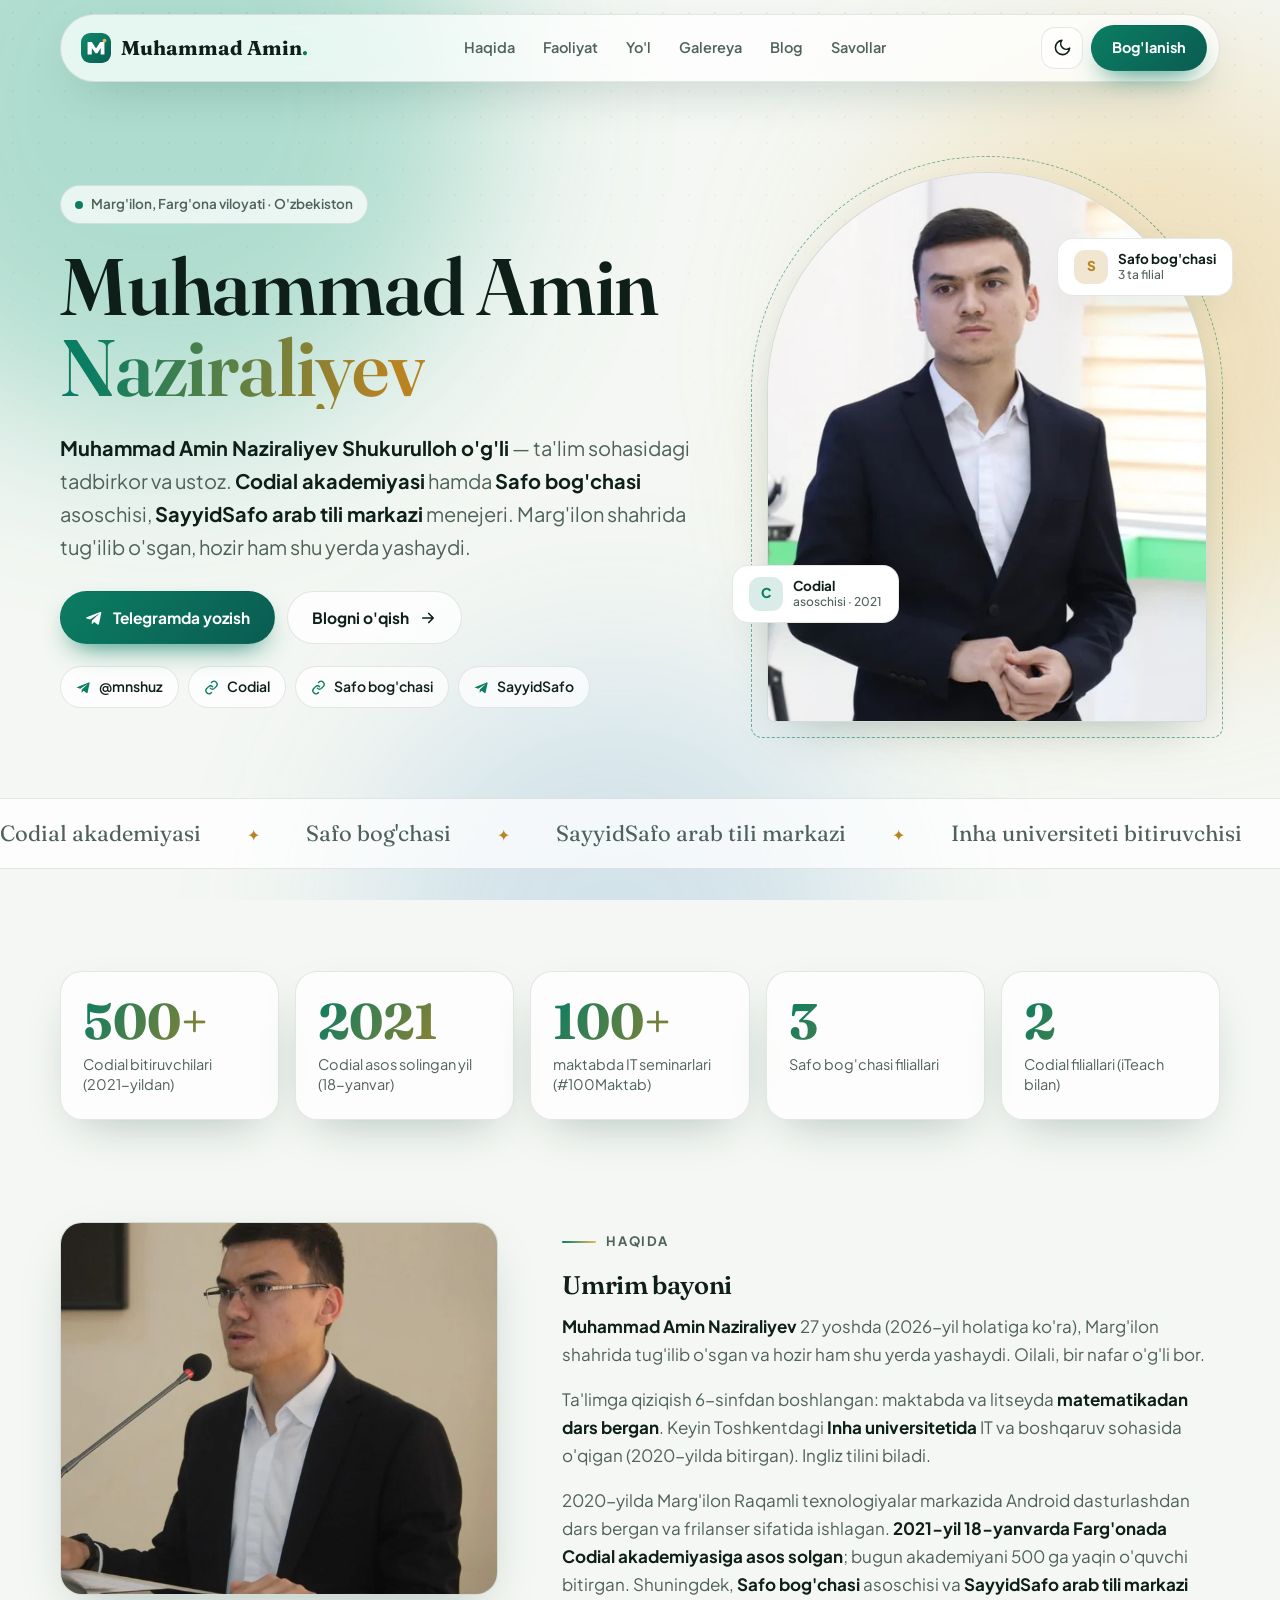
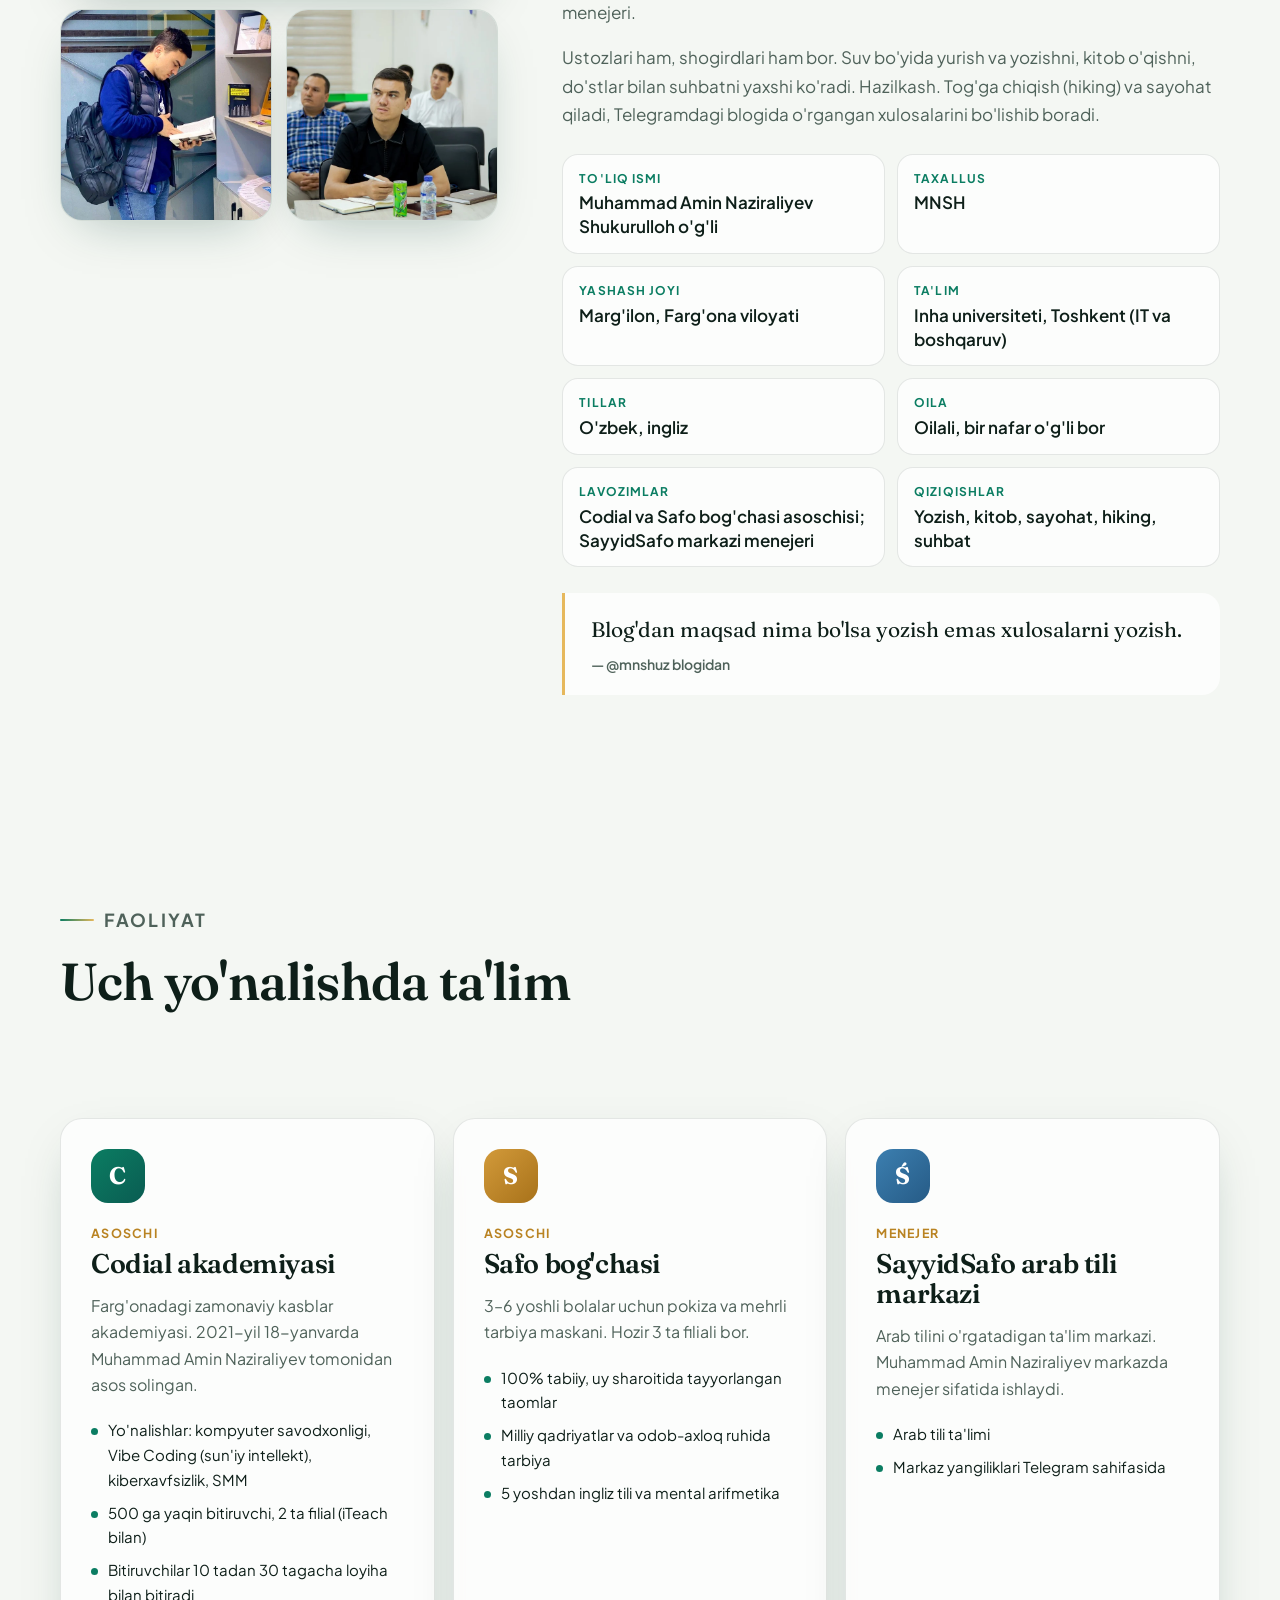
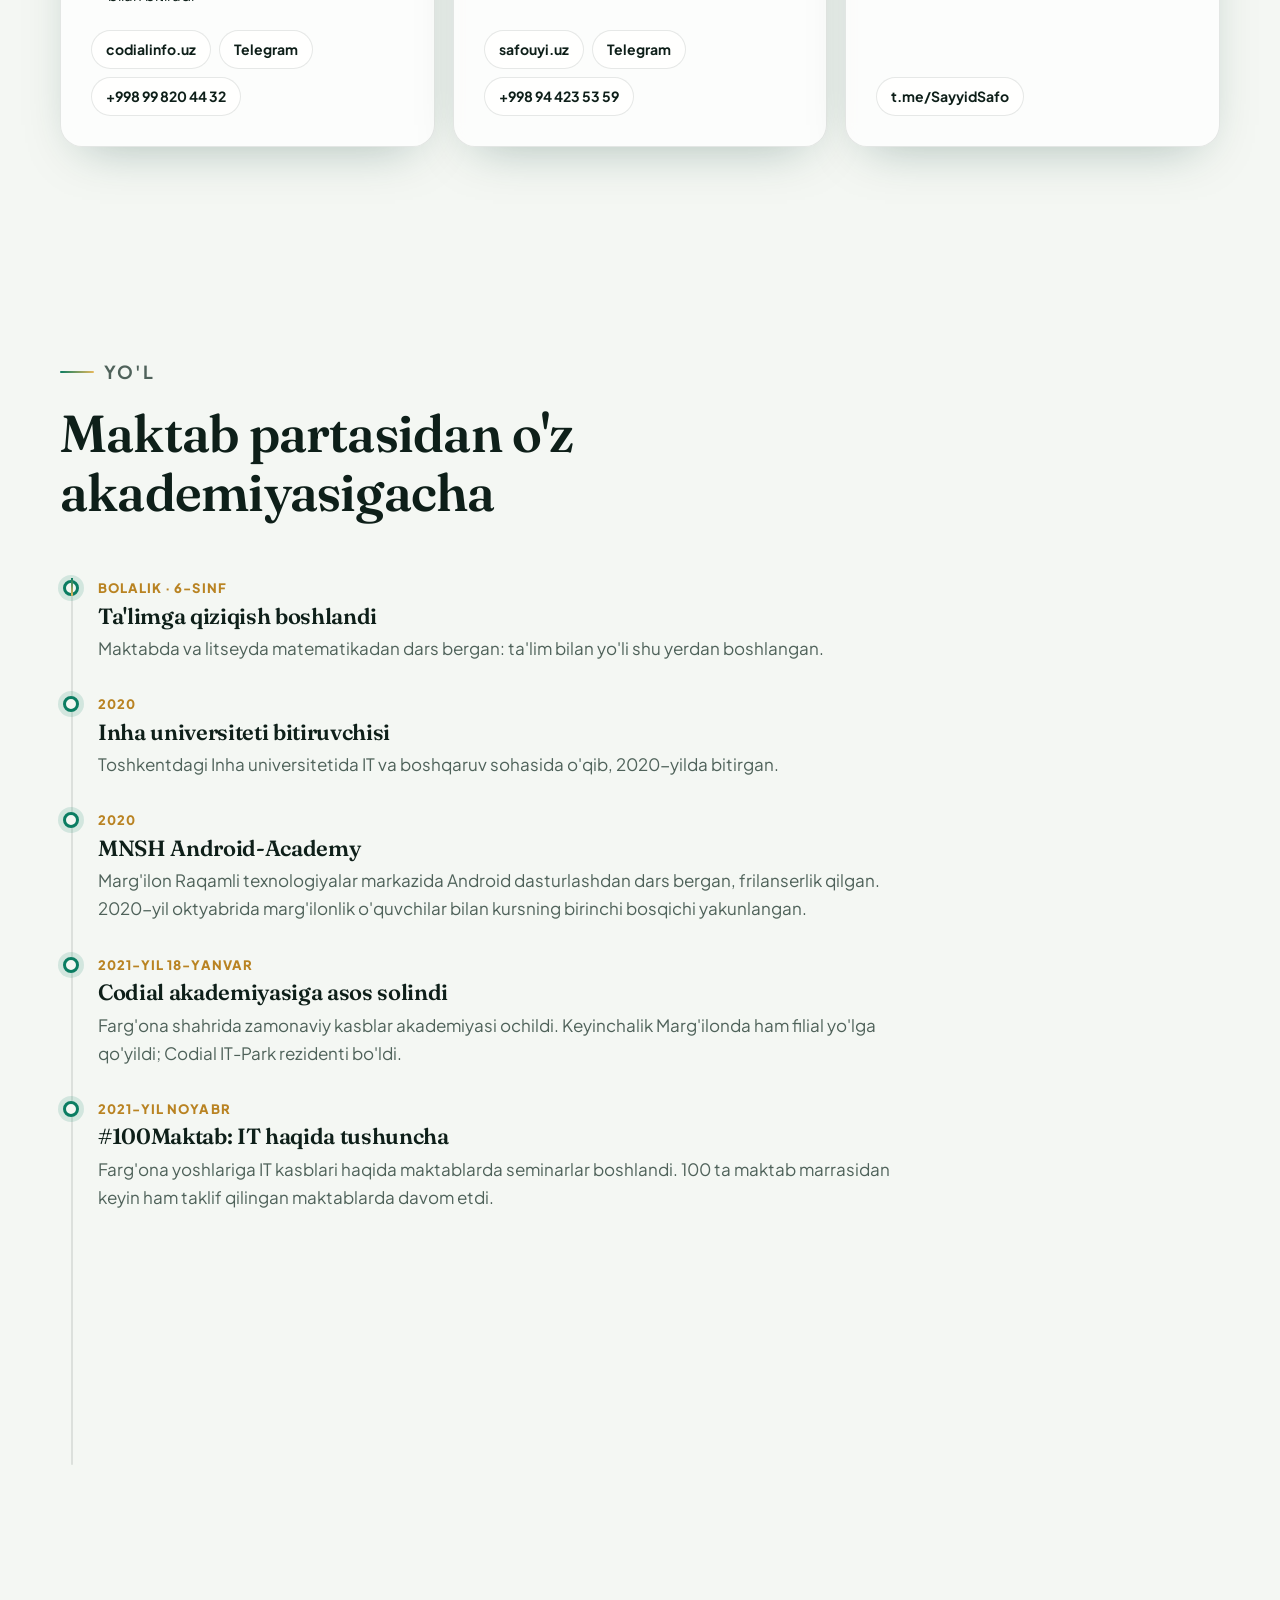
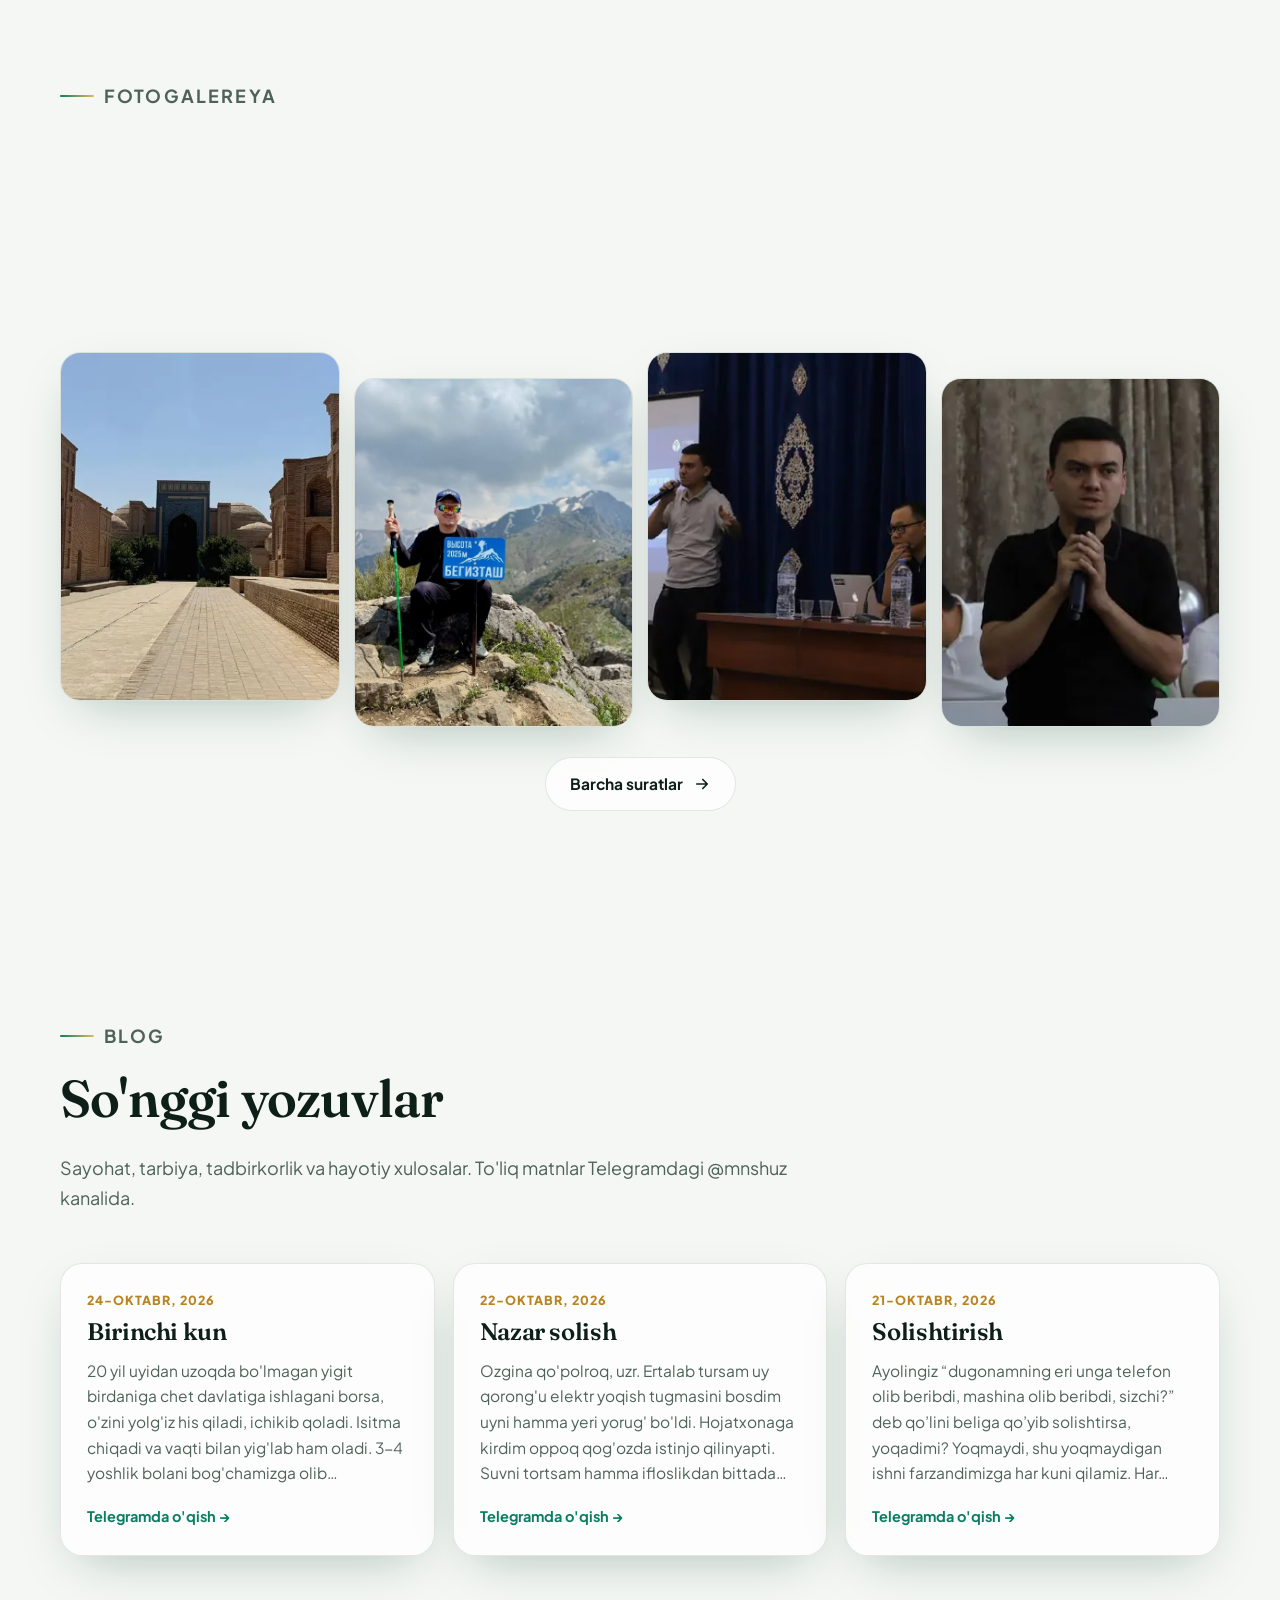
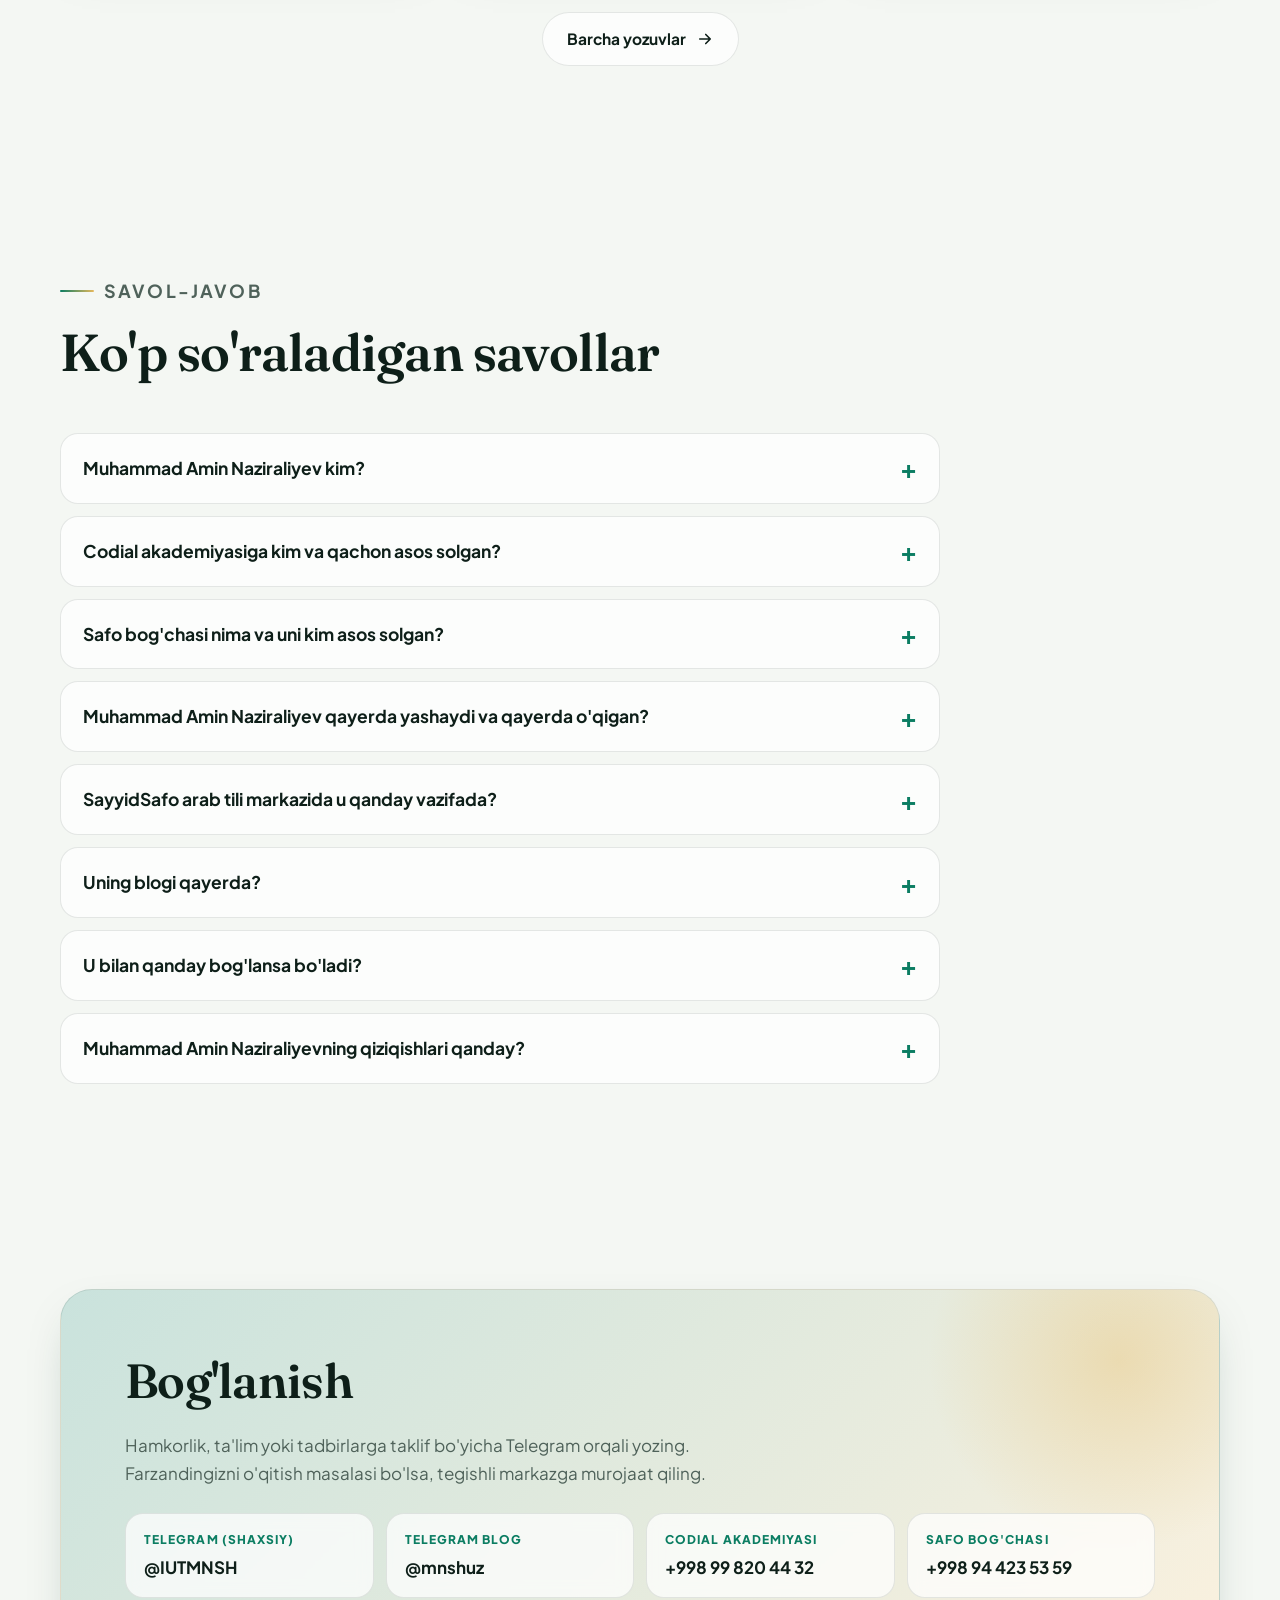
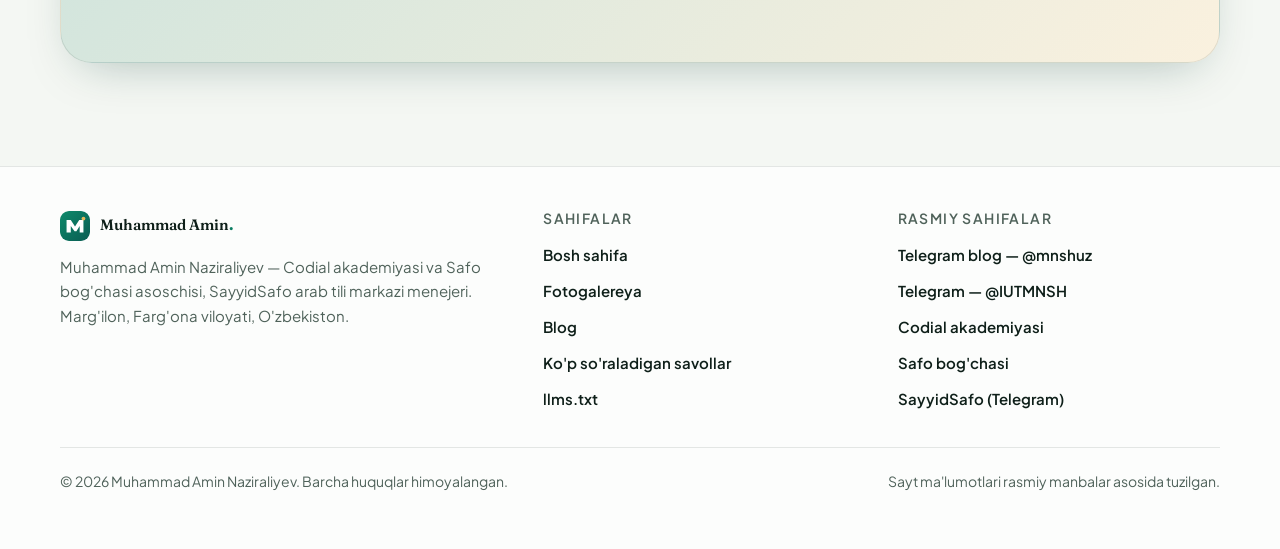
==== commit 8fa723f9: "Build for mnsh.uz Co-Authored-By: Claude Sonnet 5.5 <noreply@anthropic.com>" ====
--- a/index.html
+++ b/index.html
@@ -8,43 +8,43 @@
 <meta name="author" content="Muhammad Amin Naziraliyev">
 <meta name="robots" content="index, follow, max-image-preview:large, max-snippet:-1, max-video-preview:-1">
 <meta name="theme-color" content="#f4f7f3">
-<link rel="canonical" href="https://ilhomjon1502.github.io/mnsh/">
-<link rel="alternate" hreflang="uz" href="https://ilhomjon1502.github.io/mnsh/">
-<link rel="alternate" hreflang="x-default" href="https://ilhomjon1502.github.io/mnsh/">
-<link rel="alternate" type="application/atom+xml" title="Muhammad Amin Naziraliyev — blog" href="https://ilhomjon1502.github.io/mnsh/feed.xml">
-<link rel="alternate" type="text/markdown" title="llms.txt" href="https://ilhomjon1502.github.io/mnsh/llms.txt">
-<link rel="icon" href="/mnsh/favicon.svg" type="image/svg+xml">
-<link rel="icon" href="/mnsh/favicon.ico" sizes="48x48">
-<link rel="apple-touch-icon" href="/mnsh/assets/img/apple-touch-icon.png">
-<link rel="manifest" href="/mnsh/site.webmanifest">
+<link rel="canonical" href="https://mnsh.uz/">
+<link rel="alternate" hreflang="uz" href="https://mnsh.uz/">
+<link rel="alternate" hreflang="x-default" href="https://mnsh.uz/">
+<link rel="alternate" type="application/atom+xml" title="Muhammad Amin Naziraliyev — blog" href="https://mnsh.uz/feed.xml">
+<link rel="alternate" type="text/markdown" title="llms.txt" href="https://mnsh.uz/llms.txt">
+<link rel="icon" href="/favicon.svg" type="image/svg+xml">
+<link rel="icon" href="/favicon.ico" sizes="48x48">
+<link rel="apple-touch-icon" href="/assets/img/apple-touch-icon.png">
+<link rel="manifest" href="/site.webmanifest">
 <meta property="og:type" content="website">
 <meta property="og:site_name" content="Muhammad Amin Naziraliyev">
 <meta property="og:locale" content="uz_UZ">
 <meta property="og:title" content="Muhammad Amin Naziraliyev — Codial va Safo bog&#x27;chasi asoschisi | Rasmiy sayt">
 <meta property="og:description" content="Muhammad Amin Naziraliyev (MNSH) — Marg&#x27;ilonlik ta&#x27;lim tadbirkori va ustoz. Codial IT akademiyasi va Safo bog&#x27;chasi asoschisi, SayyidSafo arab tili markazi menejeri. Biografiya, faoliyat, fotogalereya va blog.">
-<meta property="og:url" content="https://ilhomjon1502.github.io/mnsh/">
-<meta property="og:image" content="https://ilhomjon1502.github.io/mnsh/assets/img/og-cover.jpg">
+<meta property="og:url" content="https://mnsh.uz/">
+<meta property="og:image" content="https://mnsh.uz/assets/img/og-cover.jpg">
 <meta property="og:image:width" content="1200">
 <meta property="og:image:height" content="630">
 <meta property="og:image:alt" content="Muhammad Amin Naziraliyev — Codial akademiyasi va Safo bog&#x27;chasi asoschisi, SayyidSafo arab tili markazi menejeri">
 <meta name="twitter:card" content="summary_large_image">
 <meta name="twitter:title" content="Muhammad Amin Naziraliyev — Codial va Safo bog&#x27;chasi asoschisi | Rasmiy sayt">
 <meta name="twitter:description" content="Muhammad Amin Naziraliyev (MNSH) — Marg&#x27;ilonlik ta&#x27;lim tadbirkori va ustoz. Codial IT akademiyasi va Safo bog&#x27;chasi asoschisi, SayyidSafo arab tili markazi menejeri. Biografiya, faoliyat, fotogalereya va blog.">
-<meta name="twitter:image" content="https://ilhomjon1502.github.io/mnsh/assets/img/og-cover.jpg">
+<meta name="twitter:image" content="https://mnsh.uz/assets/img/og-cover.jpg">
 <link rel="preconnect" href="https://fonts.googleapis.com">
 <link rel="preconnect" href="https://fonts.gstatic.com" crossorigin>
 <link rel="stylesheet" href="https://fonts.googleapis.com/css2?family=Fraunces:opsz,wght@9..144,500;9..144,600;9..144,700&family=Plus+Jakarta+Sans:wght@400;500;600;700;800&display=swap">
-<link rel="stylesheet" href="/mnsh/assets/css/style.css">
+<link rel="stylesheet" href="/assets/css/style.css">
 <script>(function(){var d=document.documentElement,t;d.classList.add('js');try{t=localStorage.getItem('theme')}catch(e){}if(!t){t=matchMedia('(prefers-color-scheme: dark)').matches?'dark':'light'}d.setAttribute('data-theme',t);setTimeout(function(){if(!window.__ok)d.classList.remove('js')},4000)})()</script>
-<script type="application/ld+json">{"@context":"https://schema.org","@graph":[{"@type":"Person","@id":"https://ilhomjon1502.github.io/mnsh/#person","name":"Muhammad Amin Naziraliyev","givenName":"Muhammad Amin","familyName":"Naziraliyev","additionalName":"Shukurulloh o'g'li","alternateName":["Muhammadamin Naziraliyev","Muhammad Amin","MNSH","Muhammad Amin Naziraliyev Shukurulloh o'g'li","Мухаммад Амин Назиралиев","Muhammad Amin ustoz"],"url":"https://ilhomjon1502.github.io/mnsh/","image":{"@type":"ImageObject","url":"https://ilhomjon1502.github.io/mnsh/assets/img/owner/hero.webp","width":640,"height":640,"caption":"Muhammad Amin Naziraliyev kostyumda, Codial akademiyasi o'quv xonasida"},"description":"Marg'ilonlik ta'lim tadbirkori va ustoz. Codial akademiyasi va Safo bog'chasi asoschisi, SayyidSafo arab tili markazi menejeri, Inha universiteti bitiruvchisi.","jobTitle":["Codial akademiyasi asoschisi","Safo bog'chasi asoschisi","SayyidSafo arab tili markazi menejeri"],"gender":"Male","nationality":{"@type":"Country","name":"O'zbekiston"},"birthPlace":{"@type":"Place","name":"Marg'ilon, Farg'ona viloyati, O'zbekiston"},"homeLocation":{"@type":"Place","name":"Marg'ilon, Farg'ona viloyati, O'zbekiston"},"alumniOf":{"@type":"CollegeOrUniversity","name":"Inha universiteti Toshkentda (Inha University in Tashkent)","sameAs":"https://inha.uz"},"knowsLanguage":["uz","en"],"knowsAbout":["Ta'lim","Ta'lim tadbirkorligi","IT ta'limi","Maktabgacha ta'lim","Dasturlash","Boshqaruv","Arab tili ta'limi"],"worksFor":[{"@id":"https://ilhomjon1502.github.io/mnsh/#codial"},{"@id":"https://ilhomjon1502.github.io/mnsh/#safo"},{"@id":"https://ilhomjon1502.github.io/mnsh/#sayyidsafo"}],"sameAs":["https://t.me/mnshuz","https://t.me/IUTMNSH","https://www.codialinfo.uz","https://safouyi.uz","https://t.me/SayyidSafo"],"mainEntityOfPage":"https://ilhomjon1502.github.io/mnsh/"},{"@type":["EducationalOrganization","LocalBusiness"],"@id":"https://ilhomjon1502.github.io/mnsh/#codial","name":"Codial akademiyasi","alternateName":["Codial","Codial — Zamonaviy Kasblar Akademiyasi","Codial o'quv markazi"],"url":"https://www.codialinfo.uz","telephone":"+998998204432","foundingDate":"2021-01-18","founder":{"@id":"https://ilhomjon1502.github.io/mnsh/#person"},"description":"Farg'onadagi IT va zamonaviy kasblar o'quv markazi: kompyuter savodxonligi, Vibe Coding (sun'iy intellekt), kiberxavfsizlik va SMM yo'nalishlari. 2021-yildan beri 500 ga yaqin bitiruvchi.","address":{"@type":"PostalAddress","addressLocality":"Farg'ona","addressRegion":"Farg'ona viloyati","addressCountry":"UZ"},"sameAs":["https://t.me/codialuz","https://www.codialinfo.uz"]},{"@type":["Preschool","LocalBusiness"],"@id":"https://ilhomjon1502.github.io/mnsh/#safo","name":"Safo bog'chasi","url":"https://safouyi.uz","telephone":"+998944235359","founder":{"@id":"https://ilhomjon1502.github.io/mnsh/#person"},"description":"3–6 yoshli bolalar uchun bog'cha: tabiiy uy taomlari, milliy tarbiya, 5 yoshdan ingliz tili va mental arifmetika. 3 ta filial.","address":{"@type":"PostalAddress","addressRegion":"Farg'ona viloyati","addressCountry":"UZ"},"sameAs":["https://t.me/safouyiuz","https://safouyi.uz"]},{"@type":"EducationalOrganization","@id":"https://ilhomjon1502.github.io/mnsh/#sayyidsafo","name":"SayyidSafo arab tili markazi","alternateName":["SayyidSafo akademiyasi","SayyidSafo"],"url":"https://t.me/SayyidSafo","description":"Arab tili o'rgatuvchi ta'lim markazi. Muhammad Amin Naziraliyev markazda menejer.","address":{"@type":"PostalAddress","addressRegion":"Farg'ona viloyati","addressCountry":"UZ"},"sameAs":["https://t.me/SayyidSafo"]},{"@type":"WebSite","@id":"https://ilhomjon1502.github.io/mnsh/#website","url":"https://ilhomjon1502.github.io/mnsh/","name":"Muhammad Amin Naziraliyev — rasmiy sayt","inLanguage":"uz","publisher":{"@id":"https://ilhomjon1502.github.io/mnsh/#person"},"about":{"@id":"https://ilhomjon1502.github.io/mnsh/#person"}},{"@type":"ProfilePage","@id":"https://ilhomjon1502.github.io/mnsh/#profilepage","url":"https://ilhomjon1502.github.io/mnsh/","name":"Muhammad Amin Naziraliyev — Codial va Safo bog'chasi asoschisi | Rasmiy sayt","inLanguage":"uz","dateModified":"2026-10-24","mainEntity":{"@id":"https://ilhomjon1502.github.io/mnsh/#person"},"isPartOf":{"@id":"https://ilhomjon1502.github.io/mnsh/#website"},"primaryImageOfPage":{"@type":"ImageObject","url":"https://ilhomjon1502.github.io/mnsh/assets/img/owner/hero.webp"}},{"@type":"FAQPage","@id":"https://ilhomjon1502.github.io/mnsh/#faq","mainEntity":[{"@type":"Question","name":"Muhammad Amin Naziraliyev kim?","acceptedAnswer":{"@type":"Answer","text":"Muhammad Amin Naziraliyev Shukurulloh o'g'li (MNSH) — Marg'ilon shahrida tug'ilib o'sgan o'zbekistonlik ta'lim tadbirkori va ustoz. U Farg'onadagi Codial IT akademiyasi hamda Safo bog'chasi asoschisi, SayyidSafo arab tili markazida menejer. Toshkentdagi Inha universiteti bitiruvchisi."}},{"@type":"Question","name":"Codial akademiyasiga kim va qachon asos solgan?","acceptedAnswer":{"@type":"Answer","text":"Codial akademiyasiga 2021-yil 18-yanvarda Muhammad Amin Naziraliyev asos solgan. Akademiya Farg'ona shahrida joylashgan, kompyuter savodxonligi, Vibe Coding (sun'iy intellekt), kiberxavfsizlik va SMM yo'nalishlarida o'qitadi. Hozirgacha 500 ga yaqin o'quvchi bitirgan, 2 ta filiali bor (iTeach bilan)."}},{"@type":"Question","name":"Safo bog'chasi nima va uni kim asos solgan?","acceptedAnswer":{"@type":"Answer","text":"Safo bog'chasi — 3–6 yoshli bolalar uchun bog'cha. Unda tabiiy uy taomlari beriladi, bolalar milliy odob-axloq ruhida tarbiyalanadi, 5 yoshdan ingliz tili va mental arifmetika o'rgatiladi. Bog'chaga Muhammad Amin Naziraliyev asos solgan; hozir 3 ta filiali bor. Ma'lumot: safouyi.uz."}},{"@type":"Question","name":"Muhammad Amin Naziraliyev qayerda yashaydi va qayerda o'qigan?","acceptedAnswer":{"@type":"Answer","text":"U Marg'ilon shahrida (Farg'ona viloyati, O'zbekiston) tug'ilib o'sgan va hozir ham shu yerda yashaydi. Toshkentdagi Inha universitetida IT va boshqaruv sohasida o'qigan (2020-yilda bitirgan). Ingliz tilini biladi. Ta'limga qiziqishi 6-sinfdan boshlangan, maktab va litseyda matematikadan dars bergan."}},{"@type":"Question","name":"SayyidSafo arab tili markazida u qanday vazifada?","acceptedAnswer":{"@type":"Answer","text":"Muhammad Amin Naziraliyev SayyidSafo arab tili markazida menejer sifatida faoliyat yuritadi. Markaz haqidagi yangiliklar Telegramdagi t.me/SayyidSafo sahifasida e'lon qilinadi."}},{"@type":"Question","name":"Uning blogi qayerda?","acceptedAnswer":{"@type":"Answer","text":"Muhammad Amin Naziraliyevning shaxsiy bloggi Telegramdagi @mnshuz kanalida (t.me/mnshuz). Unda sayohat, tarbiya, tadbirkorlik va hayotiy xulosalar haqida muntazam yoziladi. So'nggi yozuvlar bu saytning «Blog» sahifasida ham ko'rsatilgan."}},{"@type":"Question","name":"U bilan qanday bog'lansa bo'ladi?","acceptedAnswer":{"@type":"Answer","text":"Shaxsiy Telegram: @IUTMNSH (t.me/IUTMNSH). Blog kanali: @mnshuz. Codial akademiyasi: +998 99 820 44 32, @codial_admin. Safo bog'chasi: +998 94 423 53 59, @safouyi_admin."}},{"@type":"Question","name":"Muhammad Amin Naziraliyevning qiziqishlari qanday?","acceptedAnswer":{"@type":"Answer","text":"Suv bo'yida yurish va yozish, kitob o'qish, do'stlar bilan suhbat qurish. U hazilkash, tog'ga chiqish (hiking) va sayohatni yaxshi ko'radi, 5 ta davlatda bo'lgan. Ustozlari ham, shogirdlari ham bor."}}]}]}</script>
+<script type="application/ld+json">{"@context":"https://schema.org","@graph":[{"@type":"Person","@id":"https://mnsh.uz/#person","name":"Muhammad Amin Naziraliyev","givenName":"Muhammad Amin","familyName":"Naziraliyev","additionalName":"Shukurulloh o'g'li","alternateName":["Muhammadamin Naziraliyev","Muhammad Amin","MNSH","Muhammad Amin Naziraliyev Shukurulloh o'g'li","Мухаммад Амин Назиралиев","Muhammad Amin ustoz"],"url":"https://mnsh.uz/","image":{"@type":"ImageObject","url":"https://mnsh.uz/assets/img/owner/hero.webp","width":640,"height":640,"caption":"Muhammad Amin Naziraliyev kostyumda, Codial akademiyasi o'quv xonasida"},"description":"Marg'ilonlik ta'lim tadbirkori va ustoz. Codial akademiyasi va Safo bog'chasi asoschisi, SayyidSafo arab tili markazi menejeri, Inha universiteti bitiruvchisi.","jobTitle":["Codial akademiyasi asoschisi","Safo bog'chasi asoschisi","SayyidSafo arab tili markazi menejeri"],"gender":"Male","nationality":{"@type":"Country","name":"O'zbekiston"},"birthPlace":{"@type":"Place","name":"Marg'ilon, Farg'ona viloyati, O'zbekiston"},"homeLocation":{"@type":"Place","name":"Marg'ilon, Farg'ona viloyati, O'zbekiston"},"alumniOf":{"@type":"CollegeOrUniversity","name":"Inha universiteti Toshkentda (Inha University in Tashkent)","sameAs":"https://inha.uz"},"knowsLanguage":["uz","en"],"knowsAbout":["Ta'lim","Ta'lim tadbirkorligi","IT ta'limi","Maktabgacha ta'lim","Dasturlash","Boshqaruv","Arab tili ta'limi"],"worksFor":[{"@id":"https://mnsh.uz/#codial"},{"@id":"https://mnsh.uz/#safo"},{"@id":"https://mnsh.uz/#sayyidsafo"}],"sameAs":["https://t.me/mnshuz","https://t.me/IUTMNSH","https://www.codialinfo.uz","https://safouyi.uz","https://t.me/SayyidSafo"],"mainEntityOfPage":"https://mnsh.uz/"},{"@type":["EducationalOrganization","LocalBusiness"],"@id":"https://mnsh.uz/#codial","name":"Codial akademiyasi","alternateName":["Codial","Codial — Zamonaviy Kasblar Akademiyasi","Codial o'quv markazi"],"url":"https://www.codialinfo.uz","telephone":"+998998204432","foundingDate":"2021-01-18","founder":{"@id":"https://mnsh.uz/#person"},"description":"Farg'onadagi IT va zamonaviy kasblar o'quv markazi: kompyuter savodxonligi, Vibe Coding (sun'iy intellekt), kiberxavfsizlik va SMM yo'nalishlari. 2021-yildan beri 500 ga yaqin bitiruvchi.","address":{"@type":"PostalAddress","addressLocality":"Farg'ona","addressRegion":"Farg'ona viloyati","addressCountry":"UZ"},"sameAs":["https://t.me/codialuz","https://www.codialinfo.uz"]},{"@type":["Preschool","LocalBusiness"],"@id":"https://mnsh.uz/#safo","name":"Safo bog'chasi","url":"https://safouyi.uz","telephone":"+998944235359","founder":{"@id":"https://mnsh.uz/#person"},"description":"3–6 yoshli bolalar uchun bog'cha: tabiiy uy taomlari, milliy tarbiya, 5 yoshdan ingliz tili va mental arifmetika. 3 ta filial.","address":{"@type":"PostalAddress","addressRegion":"Farg'ona viloyati","addressCountry":"UZ"},"sameAs":["https://t.me/safouyiuz","https://safouyi.uz"]},{"@type":"EducationalOrganization","@id":"https://mnsh.uz/#sayyidsafo","name":"SayyidSafo arab tili markazi","alternateName":["SayyidSafo akademiyasi","SayyidSafo"],"url":"https://t.me/SayyidSafo","description":"Arab tili o'rgatuvchi ta'lim markazi. Muhammad Amin Naziraliyev markazda menejer.","address":{"@type":"PostalAddress","addressRegion":"Farg'ona viloyati","addressCountry":"UZ"},"sameAs":["https://t.me/SayyidSafo"]},{"@type":"WebSite","@id":"https://mnsh.uz/#website","url":"https://mnsh.uz/","name":"Muhammad Amin Naziraliyev — rasmiy sayt","inLanguage":"uz","publisher":{"@id":"https://mnsh.uz/#person"},"about":{"@id":"https://mnsh.uz/#person"}},{"@type":"ProfilePage","@id":"https://mnsh.uz/#profilepage","url":"https://mnsh.uz/","name":"Muhammad Amin Naziraliyev — Codial va Safo bog'chasi asoschisi | Rasmiy sayt","inLanguage":"uz","dateModified":"2026-10-24","mainEntity":{"@id":"https://mnsh.uz/#person"},"isPartOf":{"@id":"https://mnsh.uz/#website"},"primaryImageOfPage":{"@type":"ImageObject","url":"https://mnsh.uz/assets/img/owner/hero.webp"}},{"@type":"FAQPage","@id":"https://mnsh.uz/#faq","mainEntity":[{"@type":"Question","name":"Muhammad Amin Naziraliyev kim?","acceptedAnswer":{"@type":"Answer","text":"Muhammad Amin Naziraliyev Shukurulloh o'g'li (MNSH) — Marg'ilon shahrida tug'ilib o'sgan o'zbekistonlik ta'lim tadbirkori va ustoz. U Farg'onadagi Codial IT akademiyasi hamda Safo bog'chasi asoschisi, SayyidSafo arab tili markazida menejer. Toshkentdagi Inha universiteti bitiruvchisi."}},{"@type":"Question","name":"Codial akademiyasiga kim va qachon asos solgan?","acceptedAnswer":{"@type":"Answer","text":"Codial akademiyasiga 2021-yil 18-yanvarda Muhammad Amin Naziraliyev asos solgan. Akademiya Farg'ona shahrida joylashgan, kompyuter savodxonligi, Vibe Coding (sun'iy intellekt), kiberxavfsizlik va SMM yo'nalishlarida o'qitadi. Hozirgacha 500 ga yaqin o'quvchi bitirgan, 2 ta filiali bor (iTeach bilan)."}},{"@type":"Question","name":"Safo bog'chasi nima va uni kim asos solgan?","acceptedAnswer":{"@type":"Answer","text":"Safo bog'chasi — 3–6 yoshli bolalar uchun bog'cha. Unda tabiiy uy taomlari beriladi, bolalar milliy odob-axloq ruhida tarbiyalanadi, 5 yoshdan ingliz tili va mental arifmetika o'rgatiladi. Bog'chaga Muhammad Amin Naziraliyev asos solgan; hozir 3 ta filiali bor. Ma'lumot: safouyi.uz."}},{"@type":"Question","name":"Muhammad Amin Naziraliyev qayerda yashaydi va qayerda o'qigan?","acceptedAnswer":{"@type":"Answer","text":"U Marg'ilon shahrida (Farg'ona viloyati, O'zbekiston) tug'ilib o'sgan va hozir ham shu yerda yashaydi. Toshkentdagi Inha universitetida IT va boshqaruv sohasida o'qigan (2020-yilda bitirgan). Ingliz tilini biladi. Ta'limga qiziqishi 6-sinfdan boshlangan, maktab va litseyda matematikadan dars bergan."}},{"@type":"Question","name":"SayyidSafo arab tili markazida u qanday vazifada?","acceptedAnswer":{"@type":"Answer","text":"Muhammad Amin Naziraliyev SayyidSafo arab tili markazida menejer sifatida faoliyat yuritadi. Markaz haqidagi yangiliklar Telegramdagi t.me/SayyidSafo sahifasida e'lon qilinadi."}},{"@type":"Question","name":"Uning blogi qayerda?","acceptedAnswer":{"@type":"Answer","text":"Muhammad Amin Naziraliyevning shaxsiy bloggi Telegramdagi @mnshuz kanalida (t.me/mnshuz). Unda sayohat, tarbiya, tadbirkorlik va hayotiy xulosalar haqida muntazam yoziladi. So'nggi yozuvlar bu saytning «Blog» sahifasida ham ko'rsatilgan."}},{"@type":"Question","name":"U bilan qanday bog'lansa bo'ladi?","acceptedAnswer":{"@type":"Answer","text":"Shaxsiy Telegram: @IUTMNSH (t.me/IUTMNSH). Blog kanali: @mnshuz. Codial akademiyasi: +998 99 820 44 32, @codial_admin. Safo bog'chasi: +998 94 423 53 59, @safouyi_admin."}},{"@type":"Question","name":"Muhammad Amin Naziraliyevning qiziqishlari qanday?","acceptedAnswer":{"@type":"Answer","text":"Suv bo'yida yurish va yozish, kitob o'qish, do'stlar bilan suhbat qurish. U hazilkash, tog'ga chiqish (hiking) va sayohatni yaxshi ko'radi, 5 ta davlatda bo'lgan. Ustozlari ham, shogirdlari ham bor."}}]}]}</script>
 </head>
 <body>
 <a class="skip" href="#main">Asosiy kontentga o'tish</a>
 <div class="aurora" aria-hidden="true"><i></i><i></i><i></i></div>
 <div class="progress" aria-hidden="true"></div>
 <header class="nav" role="banner">
-  <a class="brand" href="/mnsh/" aria-label="Muhammad Amin Naziraliyev — bosh sahifa"><img class="brand-mark" src="/mnsh/assets/img/favicon.svg" alt="" width="30" height="30"><span>Muhammad Amin<b>.</b></span></a>
-  <nav class="nav-links" aria-label="Asosiy menyu"><a href="/mnsh/#haqida">Haqida</a><a href="/mnsh/#faoliyat">Faoliyat</a><a href="/mnsh/#yol">Yo'l</a><a href="/mnsh/galereya/">Galereya</a><a href="/mnsh/blog/">Blog</a><a href="/mnsh/#savollar">Savollar</a></nav>
+  <a class="brand" href="/" aria-label="Muhammad Amin Naziraliyev — bosh sahifa"><img class="brand-mark" src="/assets/img/favicon.svg" alt="" width="30" height="30"><span>Muhammad Amin<b>.</b></span></a>
+  <nav class="nav-links" aria-label="Asosiy menyu"><a href="/#haqida">Haqida</a><a href="/#faoliyat">Faoliyat</a><a href="/#yol">Yo'l</a><a href="/galereya/">Galereya</a><a href="/blog/">Blog</a><a href="/#savollar">Savollar</a></nav>
   <div class="nav-tools">
     <button class="icon-btn" type="button" data-theme-toggle aria-label="Mavzuni almashtirish (kunduzgi / tungi)"><svg class="theme-moon" viewBox="0 0 24 24" fill="none" stroke="currentColor" stroke-width="2" stroke-linecap="round" stroke-linejoin="round" aria-hidden="true"><path d="M21 12.8A9 9 0 1 1 11.2 3a7 7 0 0 0 9.8 9.8z"/></svg><svg class="theme-sun" viewBox="0 0 24 24" fill="none" stroke="currentColor" stroke-width="2" stroke-linecap="round" aria-hidden="true"><circle cx="12" cy="12" r="4"/><path d="M12 2v2M12 20v2M4.9 4.9l1.4 1.4M17.7 17.7l1.4 1.4M2 12h2M20 12h2M4.9 19.1l1.4-1.4M17.7 6.3l1.4-1.4"/></svg></button>
     <a class="btn btn-primary cta-nav" href="https://t.me/IUTMNSH" rel="noopener me">Bog'lanish</a>
@@ -60,7 +60,7 @@
       <p class="lead"><strong>Muhammad Amin Naziraliyev Shukurulloh o&#x27;g&#x27;li</strong> — ta'lim sohasidagi tadbirkor va ustoz. <strong>Codial akademiyasi</strong> hamda <strong>Safo bog'chasi</strong> asoschisi, <strong>SayyidSafo arab tili markazi</strong> menejeri. Marg'ilon shahrida tug'ilib o'sgan, hozir ham shu yerda yashaydi.</p>
       <div class="hero-cta">
         <a class="btn btn-primary" href="https://t.me/IUTMNSH" rel="me noopener"><svg viewBox="0 0 24 24" fill="currentColor" aria-hidden="true"><path d="M21.9 4.3 18.6 20c-.2 1-.9 1.3-1.7.8l-4.7-3.5-2.3 2.2c-.3.3-.5.5-1 .5l.4-4.8 8.7-7.9c.4-.3-.1-.5-.6-.2L6.7 13.9 2.1 12.5c-1-.3-1-1 .2-1.5L20.2 4c.9-.3 1.6.2 1.7.3z"/></svg> Telegramda yozish</a>
-        <a class="btn btn-ghost" href="/mnsh/blog/">Blogni o'qish <svg viewBox="0 0 24 24" fill="none" stroke="currentColor" stroke-width="2.2" stroke-linecap="round" stroke-linejoin="round" aria-hidden="true"><path d="M5 12h14M13 6l6 6-6 6"/></svg></a>
+        <a class="btn btn-ghost" href="/blog/">Blogni o'qish <svg viewBox="0 0 24 24" fill="none" stroke="currentColor" stroke-width="2.2" stroke-linecap="round" stroke-linejoin="round" aria-hidden="true"><path d="M5 12h14M13 6l6 6-6 6"/></svg></a>
       </div>
       <div class="chips" aria-label="Rasmiy havolalar">
         <a class="chip" href="https://t.me/mnshuz" rel="me noopener"><svg viewBox="0 0 24 24" fill="currentColor" aria-hidden="true"><path d="M21.9 4.3 18.6 20c-.2 1-.9 1.3-1.7.8l-4.7-3.5-2.3 2.2c-.3.3-.5.5-1 .5l.4-4.8 8.7-7.9c.4-.3-.1-.5-.6-.2L6.7 13.9 2.1 12.5c-1-.3-1-1 .2-1.5L20.2 4c.9-.3 1.6.2 1.7.3z"/></svg> @mnshuz</a>
@@ -71,7 +71,7 @@
     </div>
     <div class="portrait">
       <div class="portrait-glow" aria-hidden="true"></div>
-      <div class="portrait-frame"><img src="/mnsh/assets/img/owner/hero.webp" width="640" height="640" alt="Muhammad Amin Naziraliyev kostyumda, Codial akademiyasi o&#x27;quv xonasida" fetchpriority="high"></div>
+      <div class="portrait-frame"><img src="/assets/img/owner/hero.webp" width="640" height="640" alt="Muhammad Amin Naziraliyev kostyumda, Codial akademiyasi o&#x27;quv xonasida" fetchpriority="high"></div>
       <div class="float-badge fb-1" aria-hidden="true"><span class="ico">C</span><span>Codial<small>asoschisi · 2021</small></span></div>
       <div class="float-badge fb-2" aria-hidden="true"><span class="ico">S</span><span>Safo bog'chasi<small>3 ta filial</small></span></div>
     </div>
@@ -96,9 +96,9 @@
 <section id="haqida" aria-labelledby="haqida-t">
   <div class="wrap about-grid">
     <div class="about-photos" data-reveal style="--d:0">
-      <figure><img src="/mnsh/assets/img/owner/speaker.webp" width="640" height="640" alt="Muhammad Amin Naziraliyev minbarda so&#x27;zlamoqda" loading="lazy"></figure>
-      <figure><img src="/mnsh/assets/img/owner/reading.webp" width="640" height="640" alt="Muhammad Amin Naziraliyev kitob o&#x27;qimoqda" loading="lazy"></figure>
-      <figure><img src="/mnsh/assets/img/owner/class.webp" width="640" height="640" alt="Muhammad Amin Naziraliyev seminar ishtirokchilari orasida" loading="lazy"></figure>
+      <figure><img src="/assets/img/owner/speaker.webp" width="640" height="640" alt="Muhammad Amin Naziraliyev minbarda so&#x27;zlamoqda" loading="lazy"></figure>
+      <figure><img src="/assets/img/owner/reading.webp" width="640" height="640" alt="Muhammad Amin Naziraliyev kitob o&#x27;qimoqda" loading="lazy"></figure>
+      <figure><img src="/assets/img/owner/class.webp" width="640" height="640" alt="Muhammad Amin Naziraliyev seminar ishtirokchilari orasida" loading="lazy"></figure>
     </div>
     <div class="prose">
       <p class="eyebrow">Haqida</p>
@@ -186,8 +186,8 @@
       <h2 id="gal-t" data-reveal style="--d:0">Lavhalar: seminarlar, uchrashuvlar, safarlar</h2>
       <p data-reveal style="--d:0">Codial akademiyasi, maktablardagi IT seminarlari va tadbirlardan arxiv suratlar.</p>
     </div>
-    <div class="strip" data-reveal style="--d:0"><a href="/mnsh/galereya/" aria-label="Qo&#x27;qon: O&#x27;rda ziyoratgohi"><img src="/mnsh/assets/img/gallery/2026-05-13-2905-s.webp" width="640" height="480" alt="Qo&#x27;qondagi O&#x27;rda ziyoratgohi" loading="lazy"></a><a href="/mnsh/galereya/" aria-label="So&#x27;qoq, Begistash: 8 km, 6 soatlik yurish (hiking)"><img src="/mnsh/assets/img/gallery/2026-04-22-2866-s.webp" width="600" height="800" alt="Tog&#x27;da hiking, So&#x27;qoq Begistash" loading="lazy"></a><a href="/mnsh/galereya/" aria-label="Marg&#x27;ilonda IT seminari"><img src="/mnsh/assets/img/gallery/2023-06-04-2523-s.webp" width="640" height="359" alt="Marg&#x27;ilon shahridagi IT seminari" loading="lazy"></a><a href="/mnsh/galereya/" aria-label="Toshloq tumani yoshlari uchun tadbir"><img src="/mnsh/assets/img/gallery/2023-06-03-2516-s.webp" width="640" height="359" alt="Toshloq tumani yoshlari tadbiri" loading="lazy"></a></div>
-    <div class="more"><a class="btn btn-ghost" href="/mnsh/galereya/">Barcha suratlar <svg viewBox="0 0 24 24" fill="none" stroke="currentColor" stroke-width="2.2" stroke-linecap="round" stroke-linejoin="round" aria-hidden="true"><path d="M5 12h14M13 6l6 6-6 6"/></svg></a></div>
+    <div class="strip" data-reveal style="--d:0"><a href="/galereya/" aria-label="Qo&#x27;qon: O&#x27;rda ziyoratgohi"><img src="/assets/img/gallery/2026-05-13-2905-s.webp" width="640" height="480" alt="Qo&#x27;qondagi O&#x27;rda ziyoratgohi" loading="lazy"></a><a href="/galereya/" aria-label="So&#x27;qoq, Begistash: 8 km, 6 soatlik yurish (hiking)"><img src="/assets/img/gallery/2026-04-22-2866-s.webp" width="600" height="800" alt="Tog&#x27;da hiking, So&#x27;qoq Begistash" loading="lazy"></a><a href="/galereya/" aria-label="Marg&#x27;ilonda IT seminari"><img src="/assets/img/gallery/2023-06-04-2523-s.webp" width="640" height="359" alt="Marg&#x27;ilon shahridagi IT seminari" loading="lazy"></a><a href="/galereya/" aria-label="Toshloq tumani yoshlari uchun tadbir"><img src="/assets/img/gallery/2023-06-03-2516-s.webp" width="640" height="359" alt="Toshloq tumani yoshlari tadbiri" loading="lazy"></a></div>
+    <div class="more"><a class="btn btn-ghost" href="/galereya/">Barcha suratlar <svg viewBox="0 0 24 24" fill="none" stroke="currentColor" stroke-width="2.2" stroke-linecap="round" stroke-linejoin="round" aria-hidden="true"><path d="M5 12h14M13 6l6 6-6 6"/></svg></a></div>
   </div>
 </section>
 
@@ -199,7 +199,7 @@
       <p data-reveal style="--d:0">Sayohat, tarbiya, tadbirkorlik va hayotiy xulosalar. To'liq matnlar Telegramdagi @mnshuz kanalida.</p>
     </div>
     <div class="posts"><article class="card post spot" data-reveal style="--d:0"><time datetime="2026-10-24">24-oktabr, 2026</time><h3>Birinchi kun</h3><p>20 yil uyidan uzoqda bo&#x27;lmagan yigit birdaniga chet davlatiga ishlagani borsa, o&#x27;zini yolg&#x27;iz his qiladi, ichikib qoladi. Isitma chiqadi va vaqti bilan yig&#x27;lab ham oladi. 3-4 yoshlik bolani bog&#x27;chamizga olib…</p><a class="read" href="https://t.me/mnshuz/2929" rel="noopener" aria-label="Birinchi kun — Telegramda o'qish">Telegramda o'qish</a></article><article class="card post spot" data-reveal style="--d:1"><time datetime="2026-10-22">22-oktabr, 2026</time><h3>Nazar solish</h3><p>Ozgina qo&#x27;polroq, uzr. Ertalab tursam uy qorong&#x27;u elektr yoqish tugmasini bosdim uyni hamma yeri yorug&#x27; bo&#x27;ldi. Hojatxonaga kirdim oppoq qog&#x27;ozda istinjo qilinyapti. Suvni tortsam hamma ifloslikdan bittada…</p><a class="read" href="https://t.me/mnshuz/2928" rel="noopener" aria-label="Nazar solish — Telegramda o'qish">Telegramda o'qish</a></article><article class="card post spot" data-reveal style="--d:2"><time datetime="2026-10-21">21-oktabr, 2026</time><h3>Solishtirish</h3><p>Ayolingiz “dugonamning eri unga telefon olib beribdi, mashina olib beribdi, sizchi?” deb qo’lini beliga qo’yib solishtirsa, yoqadimi? Yoqmaydi, shu yoqmaydigan ishni farzandimizga har kuni qilamiz. Har…</p><a class="read" href="https://t.me/mnshuz/2927" rel="noopener" aria-label="Solishtirish — Telegramda o'qish">Telegramda o'qish</a></article></div>
-    <div class="more"><a class="btn btn-ghost" href="/mnsh/blog/">Barcha yozuvlar <svg viewBox="0 0 24 24" fill="none" stroke="currentColor" stroke-width="2.2" stroke-linecap="round" stroke-linejoin="round" aria-hidden="true"><path d="M5 12h14M13 6l6 6-6 6"/></svg></a></div>
+    <div class="more"><a class="btn btn-ghost" href="/blog/">Barcha yozuvlar <svg viewBox="0 0 24 24" fill="none" stroke="currentColor" stroke-width="2.2" stroke-linecap="round" stroke-linejoin="round" aria-hidden="true"><path d="M5 12h14M13 6l6 6-6 6"/></svg></a></div>
   </div>
 </section>
 
@@ -232,17 +232,17 @@
   <div class="wrap">
     <div class="foot">
       <div>
-        <a class="brand" href="/mnsh/"><img class="brand-mark" src="/mnsh/assets/img/favicon.svg" alt="" width="30" height="30"><span>Muhammad Amin<b>.</b></span></a>
+        <a class="brand" href="/"><img class="brand-mark" src="/assets/img/favicon.svg" alt="" width="30" height="30"><span>Muhammad Amin<b>.</b></span></a>
         <p style="margin-top:14px">Muhammad Amin Naziraliyev — Codial akademiyasi va Safo bog&#x27;chasi asoschisi, SayyidSafo arab tili markazi menejeri. Marg'ilon, Farg'ona viloyati, O'zbekiston.</p>
       </div>
       <div>
         <h2>Sahifalar</h2>
         <ul>
-          <li><a href="/mnsh/">Bosh sahifa</a></li>
-          <li><a href="/mnsh/galereya/">Fotogalereya</a></li>
-          <li><a href="/mnsh/blog/">Blog</a></li>
-          <li><a href="/mnsh/#savollar">Ko'p so'raladigan savollar</a></li>
-          <li><a href="/mnsh/llms.txt">llms.txt</a></li>
+          <li><a href="/">Bosh sahifa</a></li>
+          <li><a href="/galereya/">Fotogalereya</a></li>
+          <li><a href="/blog/">Blog</a></li>
+          <li><a href="/#savollar">Ko'p so'raladigan savollar</a></li>
+          <li><a href="/llms.txt">llms.txt</a></li>
         </ul>
       </div>
       <div>
@@ -259,7 +259,7 @@
     <div class="copy"><span>© 2026 Muhammad Amin Naziraliyev. Barcha huquqlar himoyalangan.</span><span>Sayt ma'lumotlari rasmiy manbalar asosida tuzilgan.</span></div>
   </div>
 </footer>
-<script src="/mnsh/assets/js/main.js" defer></script>
+<script src="/assets/js/main.js" defer></script>
 <script>window.__ok=1</script>
 </body>
 </html>
--- a/assets/css/style.css
+++ b/assets/css/style.css
@@ -0,0 +1,341 @@
+/* Muhammad Amin Naziraliyev — rasmiy sayt */
+:root {
+  --bg: #f4f7f3;
+  --bg-2: #eaf1ec;
+  --surface: rgba(255, 255, 255, .72);
+  --surface-solid: #ffffff;
+  --text: #0e1f19;
+  --muted: #4f625a;
+  --line: rgba(14, 31, 25, .10);
+  --brand: #0b7d62;
+  --brand-2: #0a5c52;
+  --gold: #b98322;
+  --gold-soft: #e6b85c;
+  --glow-a: rgba(14, 160, 123, .30);
+  --glow-b: rgba(230, 184, 92, .34);
+  --glow-c: rgba(80, 150, 200, .20);
+  --shadow: 0 18px 50px -22px rgba(10, 60, 48, .35);
+  --radius: 22px;
+  --font-body: "Plus Jakarta Sans", system-ui, -apple-system, "Segoe UI", Roboto, sans-serif;
+  --font-display: "Fraunces", Georgia, "Times New Roman", serif;
+  color-scheme: light;
+}
+:root[data-theme="dark"] {
+  --bg: #07130f;
+  --bg-2: #0a1c16;
+  --surface: rgba(255, 255, 255, .055);
+  --surface-solid: #0f2019;
+  --text: #e9f3ee;
+  --muted: #9bb1a7;
+  --line: rgba(233, 243, 238, .11);
+  --brand: #36d1a2;
+  --brand-2: #1fa57f;
+  --gold: #e6b85c;
+  --gold-soft: #e6b85c;
+  --glow-a: rgba(31, 190, 140, .22);
+  --glow-b: rgba(230, 184, 92, .14);
+  --glow-c: rgba(70, 120, 200, .16);
+  --shadow: 0 22px 60px -26px rgba(0, 0, 0, .8);
+  color-scheme: dark;
+}
+
+*, *::before, *::after { box-sizing: border-box; }
+html { scroll-behavior: smooth; scroll-padding-top: 90px; -webkit-text-size-adjust: 100%; }
+body {
+  margin: 0;
+  font-family: var(--font-body);
+  font-size: 17px;
+  line-height: 1.65;
+  color: var(--text);
+  background: var(--bg);
+  overflow-x: hidden;
+  -webkit-font-smoothing: antialiased;
+}
+img, svg { max-width: 100%; display: block; }
+a { color: var(--brand); text-decoration: none; }
+a:hover { text-decoration: underline; text-underline-offset: 3px; }
+h1, h2, h3 { font-family: var(--font-display); font-weight: 600; line-height: 1.12; letter-spacing: -.015em; margin: 0 0 .5em; }
+p { margin: 0 0 1em; }
+:focus-visible { outline: 2px solid var(--brand); outline-offset: 3px; border-radius: 6px; }
+::selection { background: var(--brand); color: #fff; }
+
+.skip { position: absolute; left: -999px; top: 8px; background: var(--brand); color: #fff; padding: 10px 16px; border-radius: 10px; z-index: 100; }
+.skip:focus { left: 8px; }
+.wrap { width: min(1160px, 100% - 40px); margin-inline: auto; }
+.sr-only { position: absolute; width: 1px; height: 1px; overflow: hidden; clip: rect(0 0 0 0); white-space: nowrap; }
+
+/* ---------- aurora background ---------- */
+.aurora { position: fixed; inset: 0; z-index: -1; overflow: hidden; pointer-events: none; background: var(--bg); }
+.aurora i { position: absolute; border-radius: 50%; filter: blur(90px); will-change: transform; }
+.aurora i:nth-child(1) { width: 52vw; height: 52vw; left: -14vw; top: -18vw; background: var(--glow-a); animation: drift1 26s ease-in-out infinite alternate; }
+.aurora i:nth-child(2) { width: 44vw; height: 44vw; right: -12vw; top: 8vh; background: var(--glow-b); animation: drift2 30s ease-in-out infinite alternate; }
+.aurora i:nth-child(3) { width: 40vw; height: 40vw; left: 28vw; bottom: -22vw; background: var(--glow-c); animation: drift3 34s ease-in-out infinite alternate; }
+.aurora::after { /* fine pattern */
+  content: ""; position: absolute; inset: 0; opacity: .5;
+  background-image: radial-gradient(var(--line) 1px, transparent 1.2px); background-size: 26px 26px;
+  mask-image: linear-gradient(to bottom, #000 0%, transparent 55%);
+}
+@keyframes drift1 { to { transform: translate(9vw, 12vh) scale(1.15); } }
+@keyframes drift2 { to { transform: translate(-10vw, 14vh) scale(.9); } }
+@keyframes drift3 { to { transform: translate(-8vw, -10vh) scale(1.2); } }
+
+.progress { position: fixed; top: 0; left: 0; height: 3px; width: 100%; transform-origin: 0 50%; transform: scaleX(0); background: linear-gradient(90deg, var(--brand), var(--gold-soft)); z-index: 60; }
+
+/* ---------- header ---------- */
+.nav {
+  position: sticky; top: 14px; z-index: 50; margin: 14px auto 0; width: min(1160px, 100% - 28px);
+  display: flex; align-items: center; justify-content: space-between; gap: 14px;
+  padding: 10px 12px 10px 20px; border: 1px solid var(--line); border-radius: 999px;
+  background: var(--surface); backdrop-filter: blur(16px) saturate(1.3); -webkit-backdrop-filter: blur(16px) saturate(1.3);
+  box-shadow: var(--shadow); transition: transform .4s ease, box-shadow .3s;
+}
+.brand { font-family: var(--font-display); font-weight: 700; font-size: 20px; color: var(--text); display: flex; align-items: center; gap: 10px; }
+.brand:hover { text-decoration: none; }
+.brand-mark { width: 30px; height: 30px; border-radius: 9px; }
+.brand b { color: var(--brand); }
+.nav-links { display: flex; align-items: center; gap: 2px; flex-wrap: wrap; justify-content: center; }
+.nav-links a { color: var(--muted); font-size: 14.5px; font-weight: 600; padding: 8px 13px; border-radius: 999px; transition: background .2s, color .2s; }
+.nav-links a:hover, .nav-links a[aria-current="page"] { color: var(--text); background: var(--line); text-decoration: none; }
+.nav-tools { display: flex; align-items: center; gap: 8px; }
+.icon-btn { width: 42px; height: 42px; border-radius: 14px; border: 1px solid var(--line); background: var(--surface); color: var(--text); display: grid; place-items: center; cursor: pointer; transition: transform .2s, background .2s; }
+.icon-btn:hover { transform: translateY(-2px); background: var(--line); }
+.icon-btn svg { width: 19px; height: 19px; }
+.menu-btn { display: none; }
+.theme-sun { display: none; }
+:root[data-theme="dark"] .theme-sun { display: block; }
+:root[data-theme="dark"] .theme-moon { display: none; }
+
+.btn {
+  --mx: 50%; --my: 50%;
+  display: inline-flex; align-items: center; gap: 10px; padding: 13px 24px; border-radius: 999px; font-weight: 700; font-size: 15.5px;
+  border: 1px solid transparent; cursor: pointer; position: relative; overflow: hidden; transition: transform .25s, box-shadow .25s, background .25s;
+}
+.btn:hover { text-decoration: none; transform: translateY(-2px); }
+.btn-primary { background: linear-gradient(135deg, var(--brand), var(--brand-2)); color: #fff; box-shadow: 0 12px 28px -12px var(--brand); }
+:root[data-theme="dark"] .btn-primary { color: #04251c; }
+.btn-primary::after { content: ""; position: absolute; inset: 0; background: radial-gradient(120px circle at var(--mx) var(--my), rgba(255,255,255,.35), transparent 60%); opacity: 0; transition: opacity .25s; }
+.btn-primary:hover::after { opacity: 1; }
+.btn-ghost { background: var(--surface); border-color: var(--line); color: var(--text); backdrop-filter: blur(8px); }
+.btn-ghost:hover { background: var(--line); }
+.btn svg { width: 18px; height: 18px; }
+.nav .btn { padding: 10px 20px; font-size: 14.5px; }
+
+/* ---------- hero ---------- */
+.hero { padding: clamp(36px, 7vw, 90px) 0 clamp(40px, 6vw, 80px); }
+.hero-grid { display: grid; grid-template-columns: 1.15fr .85fr; gap: clamp(28px, 5vw, 70px); align-items: center; }
+.eyebrow { display: inline-flex; align-items: center; gap: 10px; font-size: 13px; font-weight: 700; letter-spacing: .12em; text-transform: uppercase; color: var(--brand); margin-bottom: 18px; }
+.eyebrow::before { content: ""; width: 34px; height: 2px; background: linear-gradient(90deg, var(--brand), var(--gold-soft)); border-radius: 2px; }
+.pill { display: inline-flex; align-items: center; gap: 8px; padding: 7px 14px; border-radius: 999px; background: var(--surface); border: 1px solid var(--line); font-size: 13.5px; font-weight: 600; color: var(--muted); margin-bottom: 22px; }
+.pill .dot { width: 8px; height: 8px; border-radius: 50%; background: var(--brand); box-shadow: 0 0 0 0 var(--brand); animation: ping 2.2s infinite; }
+@keyframes ping { 70% { box-shadow: 0 0 0 9px transparent; } 100% { box-shadow: 0 0 0 0 transparent; } }
+h1 { font-size: clamp(40px, 6.4vw, 80px); line-height: 1.02; margin-bottom: 22px; }
+h1 .grad, .grad { background: linear-gradient(100deg, var(--brand) 10%, var(--gold) 90%); -webkit-background-clip: text; background-clip: text; color: transparent; }
+.w { display: inline-block; }
+.grad .w { background: linear-gradient(100deg, var(--brand) 10%, var(--gold) 90%); -webkit-background-clip: text; background-clip: text; color: transparent; }
+.js .split .w { opacity: 0; transform: translateY(.5em) rotate(2deg); animation: wordIn .8s cubic-bezier(.2, .8, .2, 1) forwards; animation-delay: calc(var(--i) * 70ms + 150ms); }
+@keyframes wordIn { to { opacity: 1; transform: none; } }
+.lead { font-size: clamp(17.5px, 2vw, 20px); color: var(--muted); max-width: 60ch; }
+.lead strong { color: var(--text); }
+.hero-cta { display: flex; flex-wrap: wrap; gap: 12px; margin: 28px 0 22px; }
+.chips { display: flex; flex-wrap: wrap; gap: 9px; }
+.chip { display: inline-flex; align-items: center; gap: 8px; padding: 8px 15px; border-radius: 999px; background: var(--surface); border: 1px solid var(--line); font-size: 14px; font-weight: 600; color: var(--text); transition: transform .2s, border-color .2s; }
+.chip:hover { text-decoration: none; transform: translateY(-2px); border-color: var(--brand); }
+.chip svg { width: 15px; height: 15px; color: var(--brand); }
+
+.portrait { position: relative; justify-self: center; width: min(100%, 440px); perspective: 900px; }
+.portrait-frame { position: relative; border-radius: 999px 999px 34px 34px; overflow: hidden; aspect-ratio: 4 / 5; background: var(--bg-2); box-shadow: var(--shadow); border: 1px solid var(--line); transform-style: preserve-3d; transition: transform .25s ease-out; will-change: transform; }
+.portrait-frame img { width: 100%; height: 100%; object-fit: cover; object-position: 50% 22%; transform: scale(1.04); }
+.portrait::before { content: ""; position: absolute; inset: -16px; border-radius: 999px 999px 46px 46px; border: 1.5px dashed color-mix(in srgb, var(--brand) 55%, transparent); animation: slowspin 40s linear infinite; }
+@keyframes slowspin { 50% { inset: -22px; } }
+.portrait-glow { position: absolute; inset: 12% -10% -8%; background: radial-gradient(closest-side, var(--glow-b), transparent); filter: blur(30px); z-index: -1; }
+.float-badge { position: absolute; display: flex; align-items: center; gap: 10px; padding: 11px 16px; border-radius: 16px; background: var(--surface-solid); border: 1px solid var(--line); box-shadow: var(--shadow); font-size: 13.5px; font-weight: 700; line-height: 1.25; animation: bob 6s ease-in-out infinite; }
+.float-badge small { display: block; font-weight: 500; color: var(--muted); font-size: 12px; }
+.float-badge .ico { width: 34px; height: 34px; border-radius: 11px; display: grid; place-items: center; background: color-mix(in srgb, var(--brand) 15%, transparent); color: var(--brand); font-weight: 800; }
+.fb-1 { left: -8%; bottom: 18%; }
+.fb-2 { right: -6%; top: 12%; animation-delay: -2.4s; }
+.fb-2 .ico { background: color-mix(in srgb, var(--gold) 20%, transparent); color: var(--gold); }
+@keyframes bob { 50% { transform: translateY(-10px); } }
+
+/* ---------- marquee ---------- */
+.marquee { border-block: 1px solid var(--line); background: var(--surface); overflow: hidden; padding: 16px 0; }
+.marquee-track { display: flex; width: max-content; gap: 46px; animation: scroll 38s linear infinite; font-family: var(--font-display); font-size: 22px; color: var(--muted); white-space: nowrap; }
+.marquee-track span::after { content: "✦"; color: var(--gold); margin-left: 46px; font-size: 16px; }
+.marquee:hover .marquee-track { animation-play-state: paused; }
+@keyframes scroll { to { transform: translateX(-50%); } }
+
+/* ---------- sections ---------- */
+section { padding: clamp(56px, 8vw, 104px) 0; position: relative; }
+.sec-head { max-width: 760px; margin-bottom: clamp(28px, 4vw, 52px); }
+.sec-head h2 { font-size: clamp(30px, 4.2vw, 52px); }
+.sec-head p { color: var(--muted); font-size: 18px; }
+.card { background: var(--surface); border: 1px solid var(--line); border-radius: var(--radius); padding: 28px; backdrop-filter: blur(10px); box-shadow: var(--shadow); position: relative; overflow: hidden; }
+.spot { --mx: 50%; --my: 50%; }
+.spot::before { content: ""; position: absolute; inset: 0; background: radial-gradient(380px circle at var(--mx) var(--my), color-mix(in srgb, var(--brand) 16%, transparent), transparent 55%); opacity: 0; transition: opacity .3s; pointer-events: none; }
+.spot:hover::before { opacity: 1; }
+
+/* stats */
+.stats { display: grid; grid-template-columns: repeat(5, 1fr); gap: 16px; }
+.stat { text-align: left; padding: 24px 22px; }
+.stat b { display: block; font-family: var(--font-display); font-size: clamp(34px, 4vw, 50px); line-height: 1; margin-bottom: 8px; background: linear-gradient(120deg, var(--brand), var(--gold)); -webkit-background-clip: text; background-clip: text; color: transparent; }
+.stat span { color: var(--muted); font-size: 14.5px; line-height: 1.4; display: block; }
+
+/* about */
+.about-grid { display: grid; grid-template-columns: .8fr 1.2fr; gap: clamp(26px, 5vw, 64px); align-items: start; }
+.about-photos { display: grid; grid-template-columns: 1fr 1fr; gap: 14px; position: sticky; top: 100px; }
+.about-photos figure { margin: 0; border-radius: 22px; overflow: hidden; border: 1px solid var(--line); box-shadow: var(--shadow); aspect-ratio: 1; background: var(--bg-2); }
+.about-photos figure:first-child { grid-column: span 2; aspect-ratio: 4 / 3.4; }
+.about-photos img { width: 100%; height: 100%; object-fit: cover; transition: transform .8s cubic-bezier(.2, .8, .2, 1); }
+.about-photos figure:hover img { transform: scale(1.06); }
+.prose p { color: var(--muted); }
+.prose p strong { color: var(--text); }
+.facts { display: grid; grid-template-columns: 1fr 1fr; gap: 12px; margin: 26px 0 0; padding: 0; }
+.fact { background: var(--surface); border: 1px solid var(--line); border-radius: 16px; padding: 14px 16px; }
+.fact dt { font-size: 12px; font-weight: 700; letter-spacing: .09em; text-transform: uppercase; color: var(--brand); margin-bottom: 3px; }
+.fact dd { margin: 0; font-weight: 600; line-height: 1.4; }
+.quote { margin: 26px 0 0; padding: 22px 26px; border-left: 3px solid var(--gold-soft); background: var(--surface); border-radius: 0 18px 18px 0; font-family: var(--font-display); font-size: 21px; line-height: 1.4; }
+.quote cite { display: block; margin-top: 10px; font: 600 14px var(--font-body); color: var(--muted); font-style: normal; }
+
+/* orgs */
+.orgs { display: grid; grid-template-columns: repeat(3, 1fr); gap: 18px; }
+.org { display: flex; flex-direction: column; padding: 30px; }
+.org-ico { width: 54px; height: 54px; border-radius: 17px; display: grid; place-items: center; font-family: var(--font-display); font-size: 24px; font-weight: 700; color: #fff; margin-bottom: 20px; background: linear-gradient(135deg, var(--brand), var(--brand-2)); }
+.org:nth-child(2) .org-ico { background: linear-gradient(135deg, #d29a3a, #a8721a); }
+.org:nth-child(3) .org-ico { background: linear-gradient(135deg, #3c7fb0, #265b86); }
+.org .role { font-size: 12.5px; font-weight: 700; letter-spacing: .1em; text-transform: uppercase; color: var(--gold); margin-bottom: 6px; }
+.org h3 { font-size: 27px; }
+.org p { color: var(--muted); font-size: 16px; }
+.org ul { list-style: none; padding: 0; margin: 4px 0 22px; display: grid; gap: 8px; }
+.org li { display: flex; gap: 10px; font-size: 15px; color: var(--text); }
+.org li::before { content: ""; flex: none; width: 7px; height: 7px; margin-top: 10px; border-radius: 50%; background: var(--brand); }
+.org .links { margin-top: auto; display: flex; flex-wrap: wrap; gap: 8px; }
+.org .links a { font-size: 14px; font-weight: 700; padding: 7px 14px; border-radius: 999px; border: 1px solid var(--line); color: var(--text); background: var(--surface); }
+.org .links a:hover { border-color: var(--brand); text-decoration: none; }
+
+/* timeline */
+.timeline { position: relative; display: grid; gap: 26px; padding-left: 38px; max-width: 860px; }
+.timeline::before, .timeline::after { content: ""; position: absolute; left: 11px; top: 6px; bottom: 6px; width: 2px; border-radius: 2px; }
+.timeline::before { background: var(--line); }
+.timeline::after { background: linear-gradient(var(--brand), var(--gold-soft)); transform-origin: top; transform: scaleY(var(--p, 1)); }
+.tl-item { position: relative; }
+.tl-item::before { content: ""; position: absolute; left: -35px; top: 8px; width: 16px; height: 16px; border-radius: 50%; background: var(--bg); border: 3px solid var(--brand); box-shadow: 0 0 0 5px color-mix(in srgb, var(--brand) 14%, transparent); }
+.tl-item time { display: inline-block; font-size: 13px; font-weight: 800; letter-spacing: .08em; color: var(--gold); text-transform: uppercase; margin-bottom: 4px; }
+.tl-item h3 { font-size: 22px; margin-bottom: 6px; }
+.tl-item p { color: var(--muted); margin: 0; }
+
+/* gallery teaser + gallery page */
+.strip { display: grid; grid-template-columns: repeat(4, 1fr); gap: 14px; }
+.strip a { display: block; border-radius: 20px; overflow: hidden; aspect-ratio: 4 / 5; position: relative; border: 1px solid var(--line); box-shadow: var(--shadow); }
+.strip a:nth-child(2) { transform: translateY(26px); }
+.strip a:nth-child(4) { transform: translateY(26px); }
+.strip img { width: 100%; height: 100%; object-fit: cover; transition: transform .8s cubic-bezier(.2, .8, .2, 1); }
+.strip a:hover img { transform: scale(1.07); }
+.more { margin-top: 56px; display: flex; justify-content: center; }
+.gal-year { font-family: var(--font-display); font-size: 34px; margin: 48px 0 18px; display: flex; align-items: center; gap: 16px; }
+.gal-year::after { content: ""; flex: 1; height: 1px; background: var(--line); }
+.masonry { columns: 3 280px; column-gap: 16px; }
+.shot { break-inside: avoid; margin: 0 0 16px; border-radius: 20px; overflow: hidden; background: var(--surface-solid); border: 1px solid var(--line); box-shadow: var(--shadow); }
+.shot a.zoom { display: block; overflow: hidden; cursor: zoom-in; }
+.shot img { width: 100%; height: auto; transition: transform .8s cubic-bezier(.2, .8, .2, 1); }
+.shot:hover img { transform: scale(1.05); }
+.shot figcaption { padding: 14px 16px 16px; font-size: 14.5px; color: var(--muted); line-height: 1.45; }
+.shot figcaption time { display: block; font-size: 12px; font-weight: 800; letter-spacing: .08em; text-transform: uppercase; color: var(--gold); margin-bottom: 4px; }
+.shot figcaption a { font-weight: 700; font-size: 13.5px; }
+.lightbox { position: fixed; inset: 0; z-index: 90; display: none; place-items: center; background: rgba(3, 12, 9, .88); backdrop-filter: blur(6px); padding: 24px; }
+.lightbox.open { display: grid; animation: fade .25s; }
+.lightbox img { max-height: 82vh; width: auto; max-width: min(1100px, 94vw); border-radius: 16px; box-shadow: 0 30px 80px rgba(0,0,0,.6); }
+.lightbox p { color: #dce9e3; text-align: center; margin: 14px 0 0; font-size: 15px; max-width: 70ch; }
+.lightbox button { position: absolute; top: 18px; right: 18px; width: 46px; height: 46px; border-radius: 50%; border: 1px solid rgba(255,255,255,.25); background: rgba(255,255,255,.1); color: #fff; font-size: 24px; cursor: pointer; }
+@keyframes fade { from { opacity: 0; } }
+
+/* blog */
+.posts { display: grid; grid-template-columns: repeat(3, 1fr); gap: 18px; }
+.post { display: flex; flex-direction: column; padding: 26px; }
+.post time { font-size: 12.5px; font-weight: 800; letter-spacing: .08em; text-transform: uppercase; color: var(--gold); margin-bottom: 8px; }
+.post h3 { font-size: 24px; }
+.post p { color: var(--muted); font-size: 15.5px; flex: 1; }
+.post .read { font-weight: 700; font-size: 14.5px; margin-top: 4px; }
+.post .read::after { content: " →"; transition: margin .2s; }
+.post:hover .read::after { margin-left: 6px; }
+.posts-list { grid-template-columns: repeat(2, 1fr); }
+
+/* faq */
+.faq { display: grid; gap: 12px; max-width: 880px; }
+.faq details { background: var(--surface); border: 1px solid var(--line); border-radius: 18px; padding: 4px 22px; transition: border-color .2s, background .2s; }
+.faq details[open] { border-color: var(--brand); background: var(--surface-solid); }
+.faq summary { cursor: pointer; list-style: none; font-weight: 700; font-size: 17.5px; padding: 16px 30px 16px 0; position: relative; }
+.faq summary::-webkit-details-marker { display: none; }
+.faq summary::after { content: "+"; position: absolute; right: 0; top: 50%; transform: translateY(-50%); font-size: 26px; color: var(--brand); transition: transform .3s; line-height: 1; }
+.faq details[open] summary::after { transform: translateY(-50%) rotate(45deg); }
+.faq details p { color: var(--muted); margin: 0 0 18px; }
+
+/* contact */
+.cta-box { border-radius: 32px; padding: clamp(32px, 6vw, 64px); background: linear-gradient(135deg, color-mix(in srgb, var(--brand) 22%, var(--surface-solid)), color-mix(in srgb, var(--gold-soft) 20%, var(--surface-solid))); border: 1px solid var(--line); box-shadow: var(--shadow); position: relative; overflow: hidden; }
+.cta-box::after { content: ""; position: absolute; width: 380px; height: 380px; right: -90px; top: -120px; border-radius: 50%; background: radial-gradient(closest-side, var(--glow-b), transparent); }
+.cta-box h2 { font-size: clamp(30px, 4vw, 48px); position: relative; z-index: 1; }
+.cta-box > p { position: relative; z-index: 1; color: var(--muted); max-width: 56ch; }
+.contacts { position: relative; z-index: 1; display: grid; grid-template-columns: repeat(auto-fit, minmax(220px, 1fr)); gap: 12px; margin-top: 26px; }
+.contact { background: var(--surface); border: 1px solid var(--line); border-radius: 18px; padding: 16px 18px; backdrop-filter: blur(8px); }
+.contact small { display: block; font-size: 12px; font-weight: 800; letter-spacing: .09em; text-transform: uppercase; color: var(--brand); margin-bottom: 3px; }
+.contact a, .contact span { font-weight: 700; color: var(--text); overflow-wrap: anywhere; }
+
+footer { border-top: 1px solid var(--line); padding: 44px 0 56px; background: var(--surface); }
+.foot { display: grid; grid-template-columns: 1.4fr 1fr 1fr; gap: 32px; }
+.foot h2 { font-size: 14px; letter-spacing: .1em; text-transform: uppercase; font-family: var(--font-body); color: var(--muted); margin-bottom: 14px; }
+.foot ul { list-style: none; margin: 0; padding: 0; display: grid; gap: 8px; }
+.foot a { color: var(--text); font-weight: 600; font-size: 15px; }
+.foot p { color: var(--muted); font-size: 15px; max-width: 46ch; }
+.copy { margin-top: 34px; padding-top: 22px; border-top: 1px solid var(--line); color: var(--muted); font-size: 14px; display: flex; flex-wrap: wrap; justify-content: space-between; gap: 10px; }
+
+.page-head { padding: clamp(40px, 6vw, 80px) 0 0; }
+.page-head h1 { font-size: clamp(36px, 5.4vw, 64px); }
+.crumbs { font-size: 14px; color: var(--muted); margin-bottom: 18px; }
+.crumbs a { color: var(--muted); font-weight: 600; }
+
+/* reveal (only when JS is on, so crawlers and no-JS users always see content) */
+.js [data-reveal] { opacity: 0; transform: translateY(26px); transition: opacity .8s cubic-bezier(.2, .8, .2, 1), transform .8s cubic-bezier(.2, .8, .2, 1); transition-delay: calc(var(--d, 0) * 90ms); }
+.js [data-reveal].is-in { opacity: 1; transform: none; }
+
+/* ---------- responsive ---------- */
+@media (max-width: 1020px) {
+  .stats { grid-template-columns: repeat(3, 1fr); }
+  .orgs, .posts { grid-template-columns: 1fr 1fr; }
+  .nav-links a { padding: 8px 10px; font-size: 14px; }
+}
+@media (max-width: 860px) {
+  .hero-grid, .about-grid { grid-template-columns: 1fr; }
+  .portrait { order: -1; width: min(86%, 380px); }
+  .fb-1 { left: -2%; } .fb-2 { right: -2%; }
+  .about-photos { position: static; }
+  .strip { grid-template-columns: 1fr 1fr; }
+  .strip a:nth-child(2), .strip a:nth-child(4) { transform: none; }
+  .foot { grid-template-columns: 1fr; }
+  .nav { border-radius: 26px; flex-wrap: wrap; }
+  .js .menu-btn { display: grid; }
+  .js .nav-links { display: none; order: 3; width: 100%; flex-direction: column; align-items: stretch; padding: 8px 0 6px; }
+  .js .nav-links.open { display: flex; }
+  .nav-links a { padding: 12px 14px; }
+  .nav .btn.cta-nav { display: none; }
+  .no-js-cta { display: none; }
+}
+@media (max-width: 620px) {
+  body { font-size: 16.5px; }
+  .nav { padding: 8px 8px 8px 14px; }
+  .brand { font-size: 17px; gap: 8px; }
+  .brand-mark { width: 26px; height: 26px; }
+  .icon-btn { width: 38px; height: 38px; }
+  .stats { grid-template-columns: 1fr 1fr; }
+  .orgs, .posts, .posts-list { grid-template-columns: 1fr; }
+  .facts { grid-template-columns: 1fr; }
+  .float-badge { padding: 9px 12px; font-size: 12.5px; }
+  .masonry { columns: 1; }
+  .hero-cta .btn { width: 100%; justify-content: center; }
+}
+@media (prefers-reduced-motion: reduce) {
+  *, *::before, *::after { animation: none !important; transition: none !important; scroll-behavior: auto !important; }
+  .js [data-reveal], .js .split .w { opacity: 1; transform: none; }
+}
+@media print {
+  .aurora, .nav, .progress, .marquee, .lightbox { display: none !important; }
+  body { background: #fff; color: #000; }
+  .js [data-reveal] { opacity: 1; transform: none; }
+}
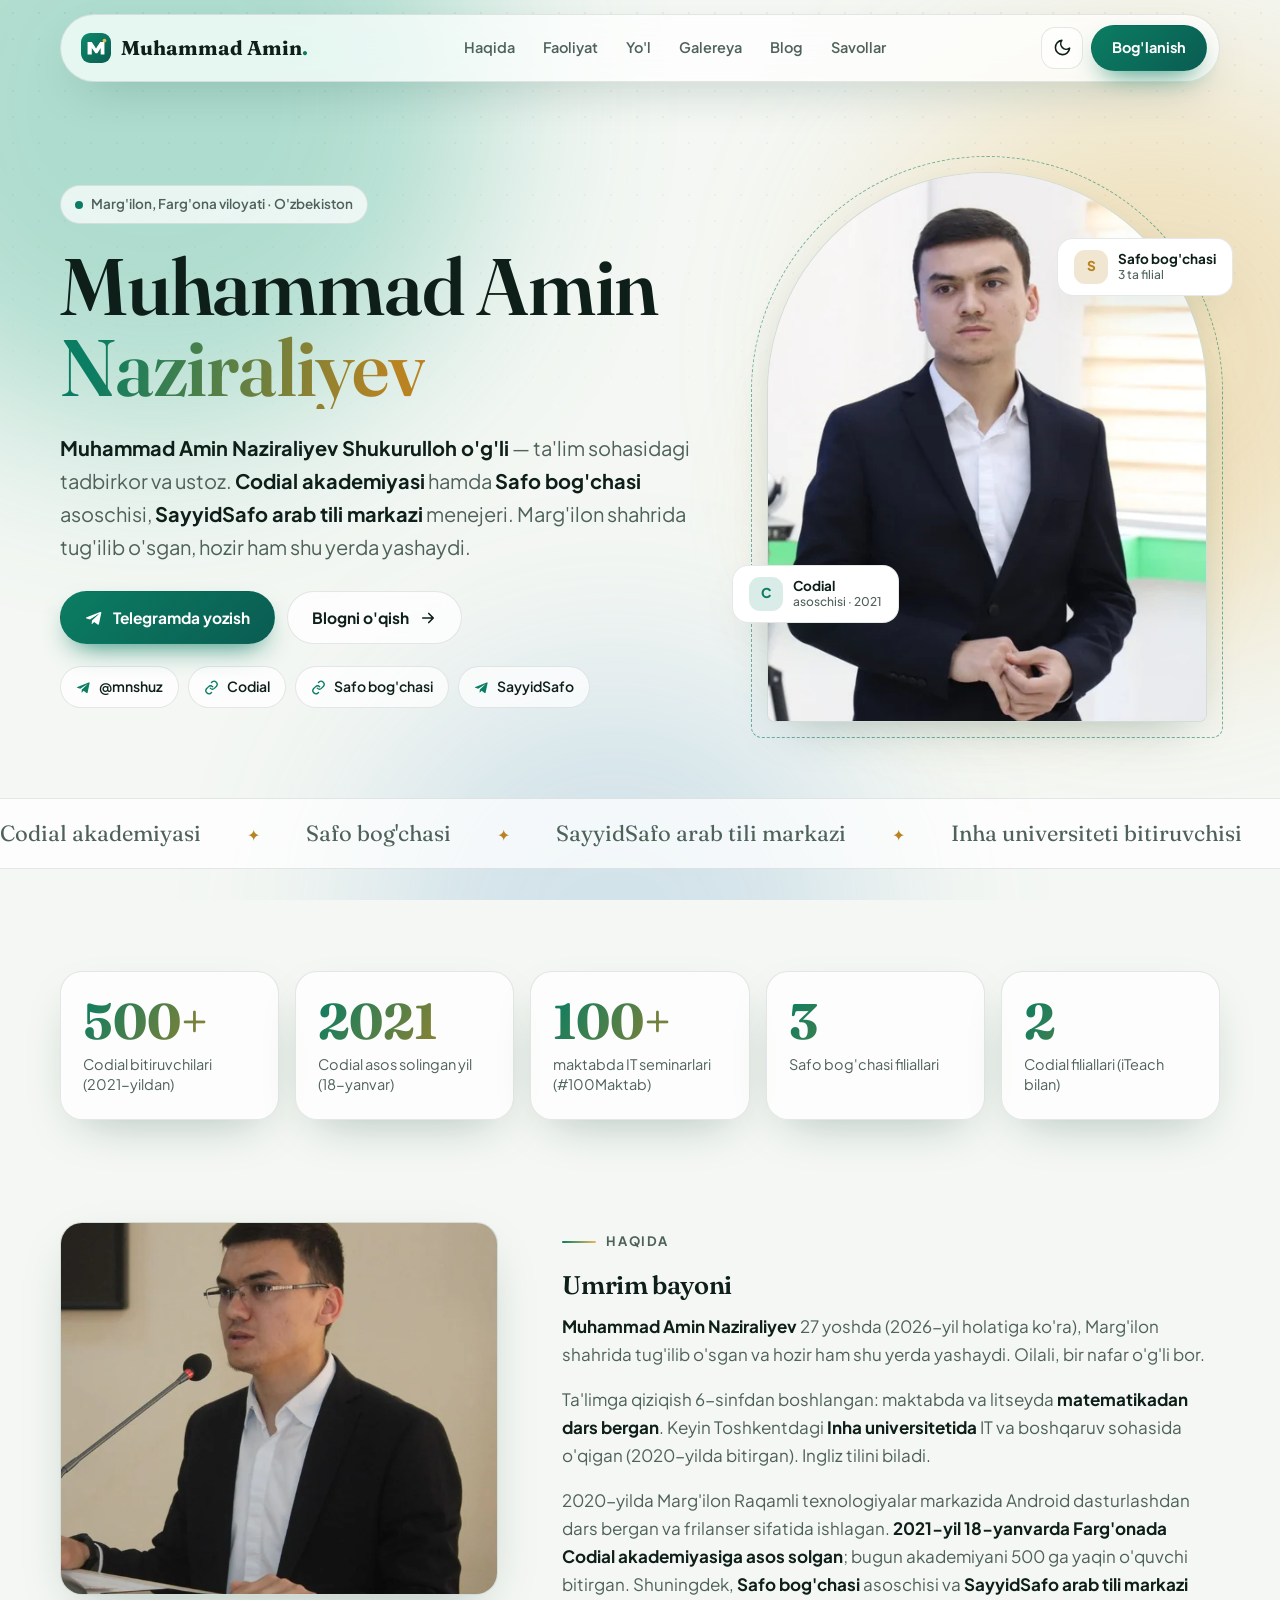
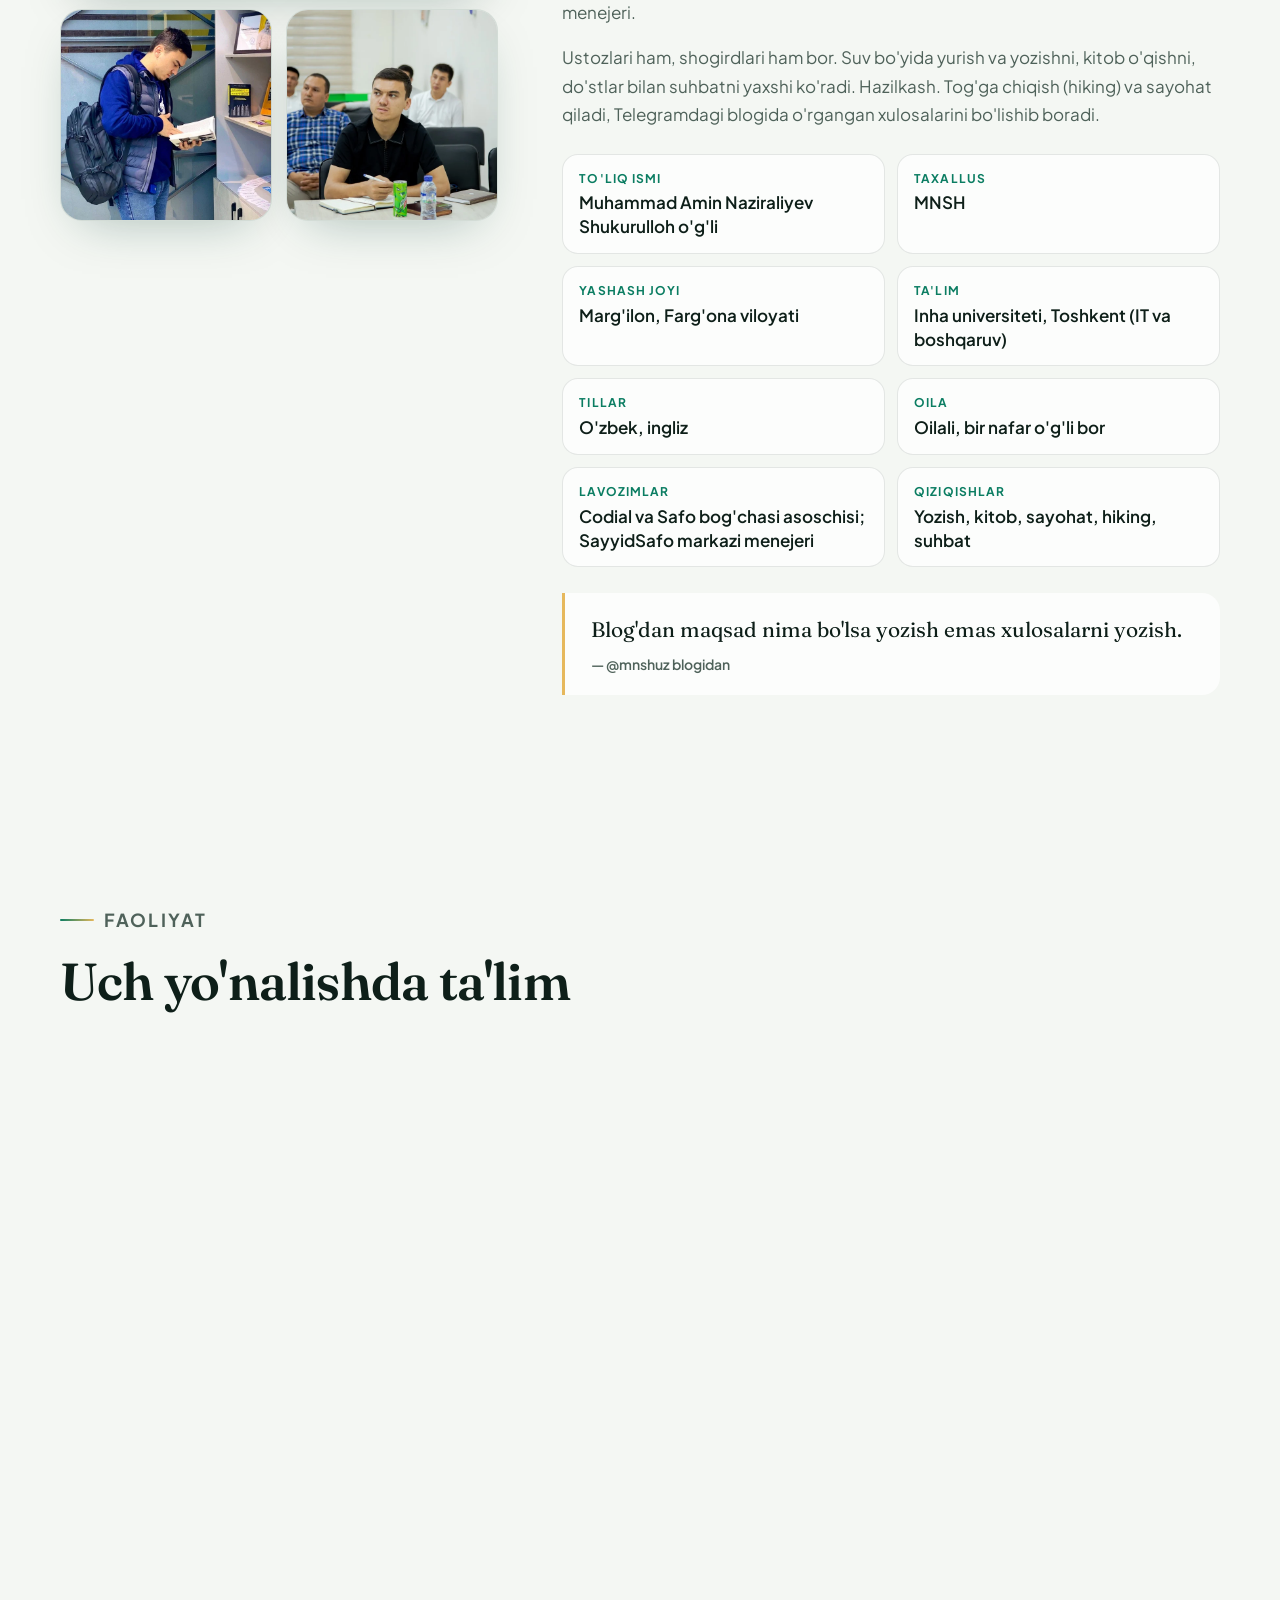
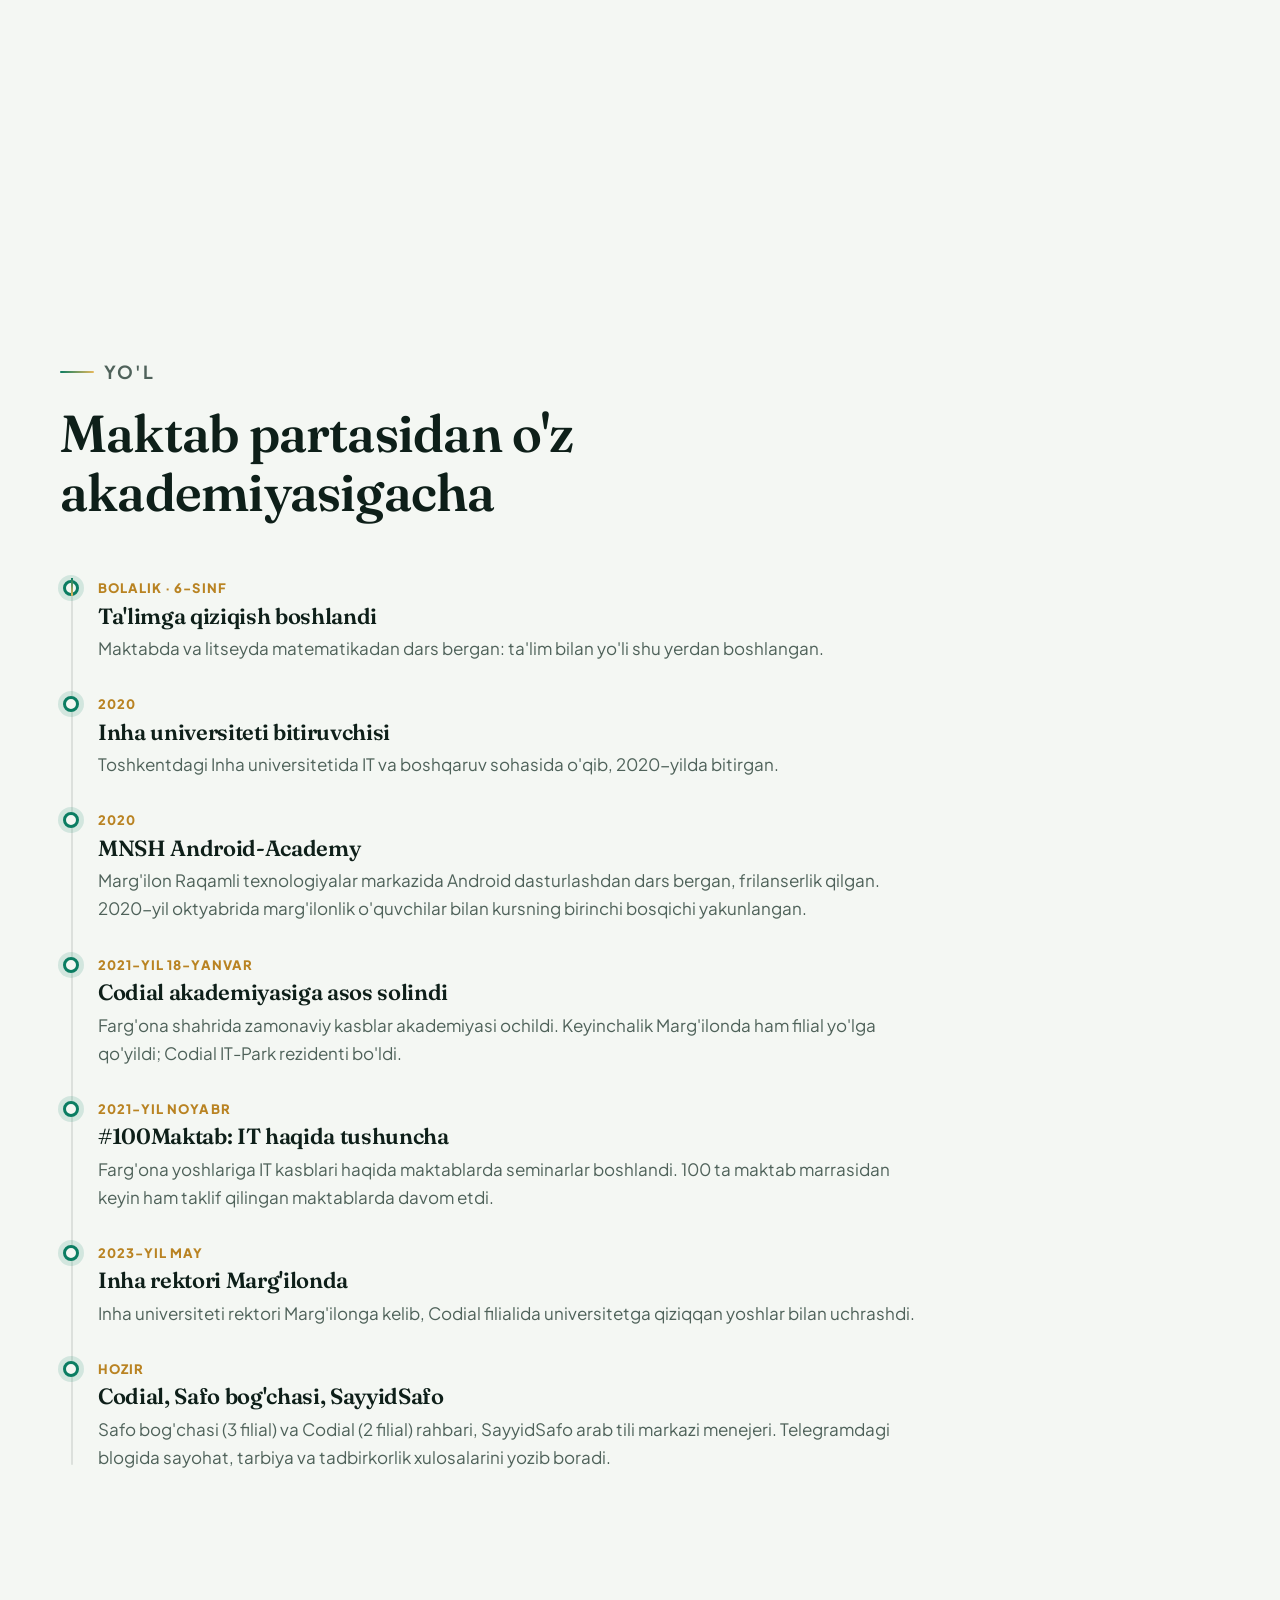
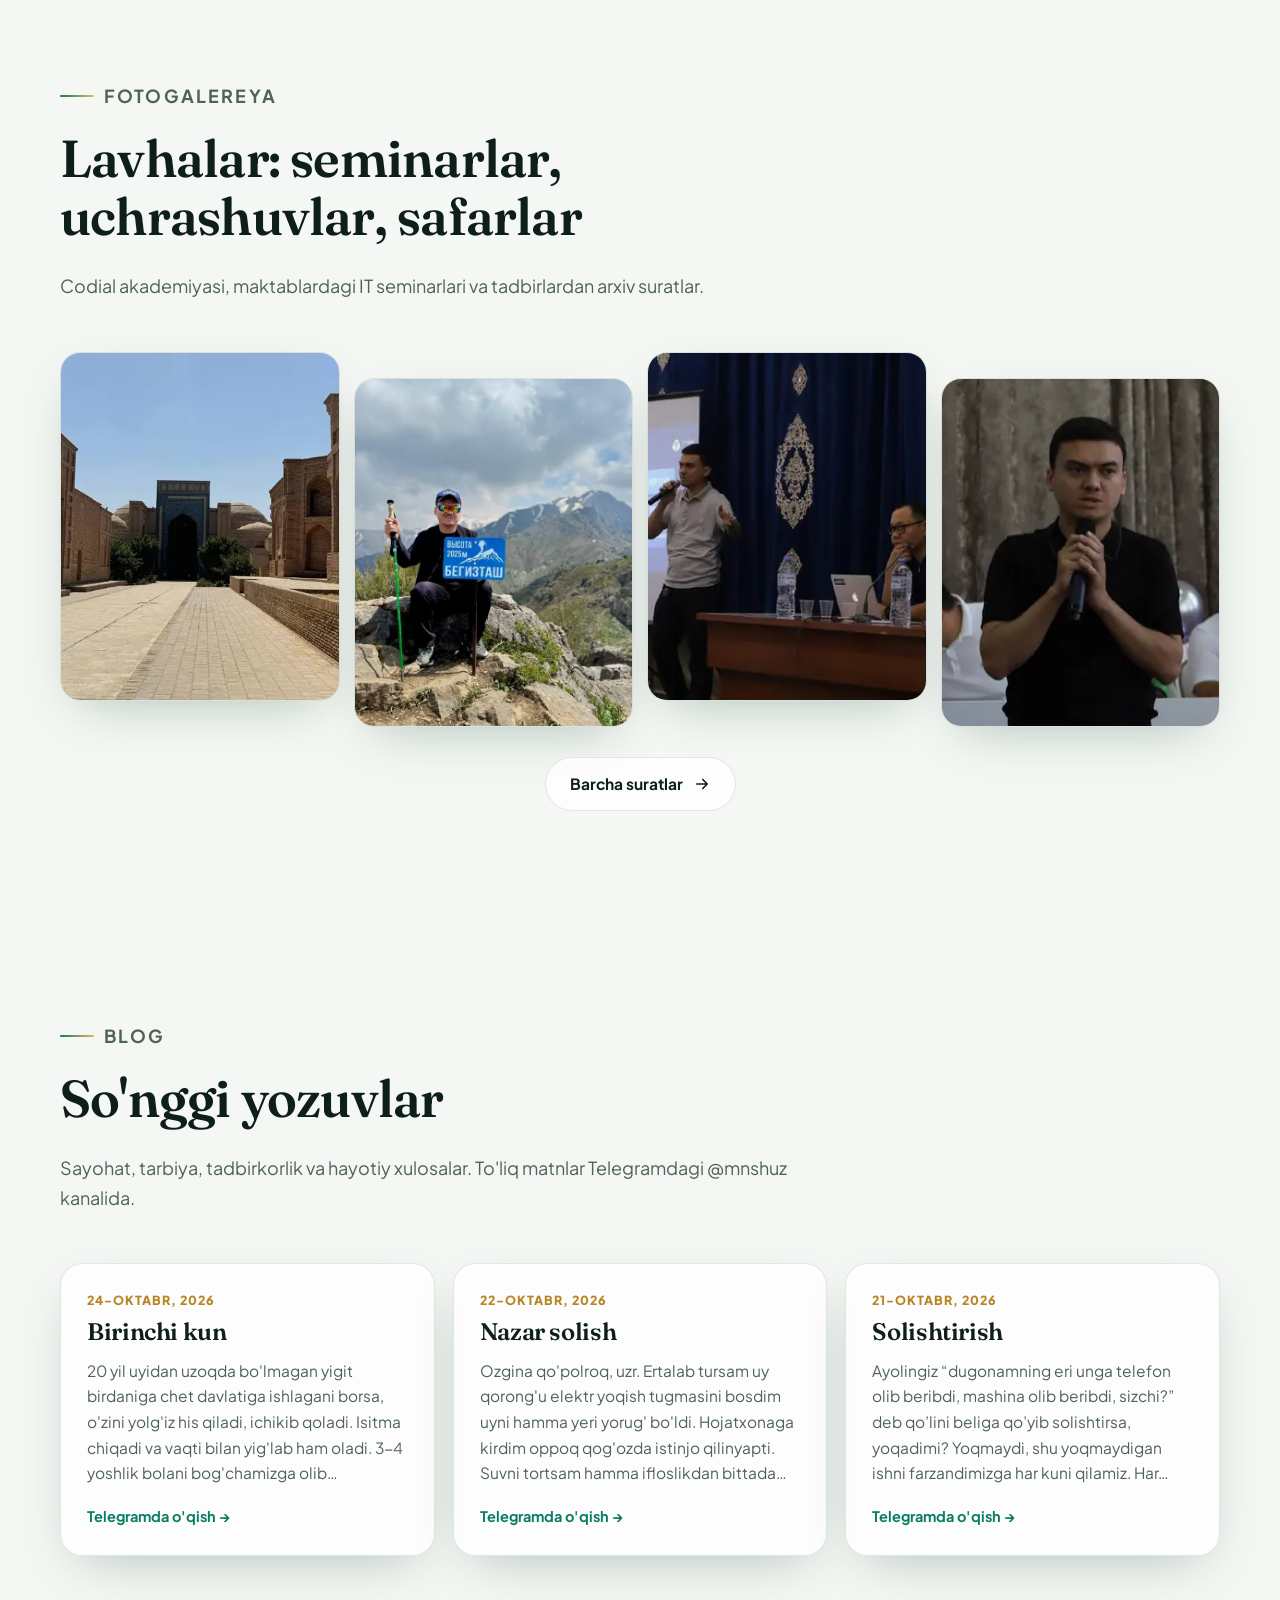
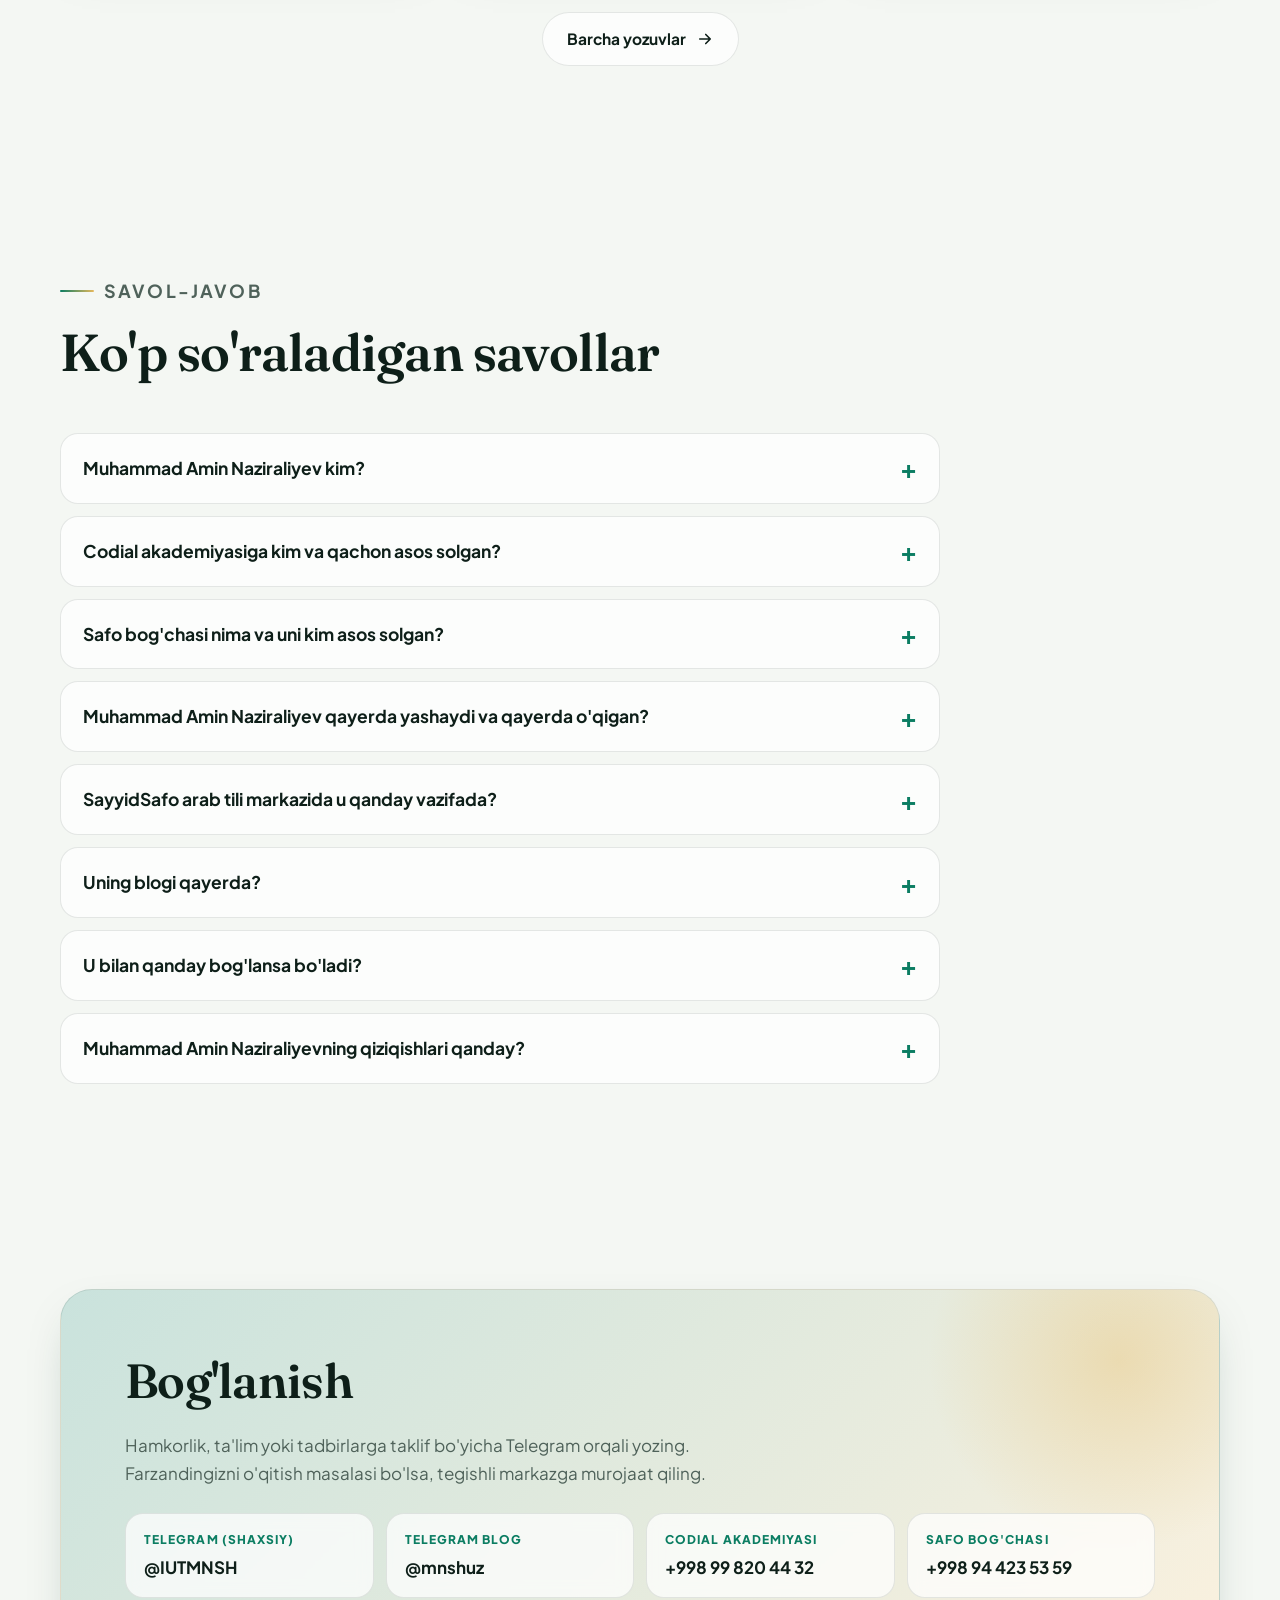
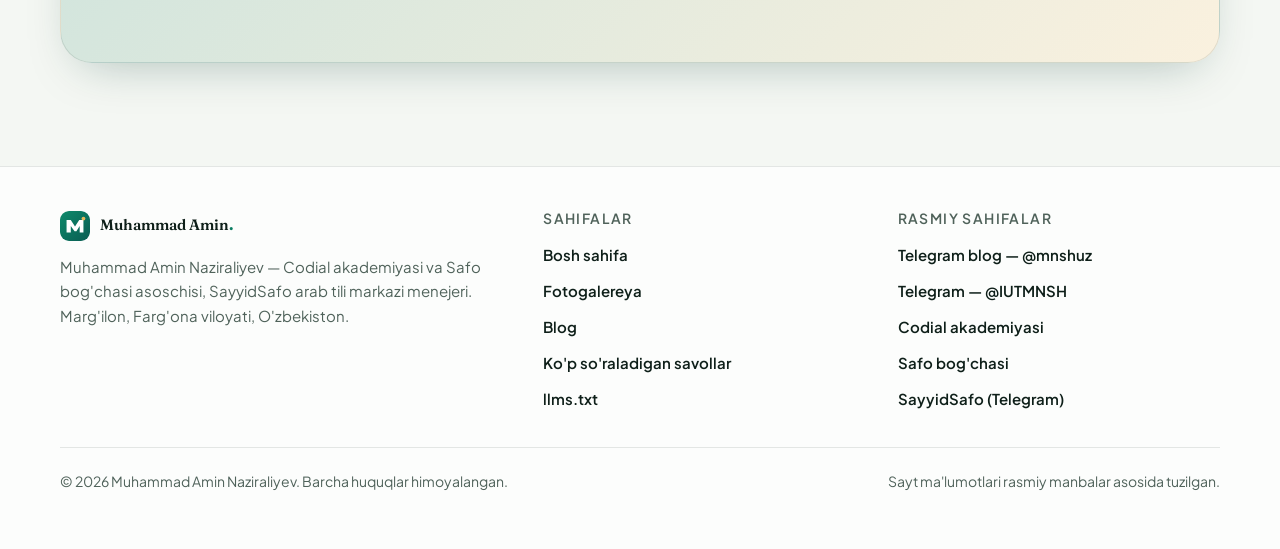
==== commit afe9eb0f: "Default to light theme regardless of system preference Co-Authored-By: Claude Sonnet 5.5 <noreply@an" ====
--- a/index.html
+++ b/index.html
@@ -35,8 +35,8 @@
 <link rel="preconnect" href="https://fonts.gstatic.com" crossorigin>
 <link rel="stylesheet" href="https://fonts.googleapis.com/css2?family=Fraunces:opsz,wght@9..144,500;9..144,600;9..144,700&family=Plus+Jakarta+Sans:wght@400;500;600;700;800&display=swap">
 <link rel="stylesheet" href="/assets/css/style.css">
-<script>(function(){var d=document.documentElement,t;d.classList.add('js');try{t=localStorage.getItem('theme')}catch(e){}if(!t){t=matchMedia('(prefers-color-scheme: dark)').matches?'dark':'light'}d.setAttribute('data-theme',t);setTimeout(function(){if(!window.__ok)d.classList.remove('js')},4000)})()</script>
-<script type="application/ld+json">{"@context":"https://schema.org","@graph":[{"@type":"Person","@id":"https://mnsh.uz/#person","name":"Muhammad Amin Naziraliyev","givenName":"Muhammad Amin","familyName":"Naziraliyev","additionalName":"Shukurulloh o'g'li","alternateName":["Muhammadamin Naziraliyev","Muhammad Amin","MNSH","Muhammad Amin Naziraliyev Shukurulloh o'g'li","Мухаммад Амин Назиралиев","Muhammad Amin ustoz"],"url":"https://mnsh.uz/","image":{"@type":"ImageObject","url":"https://mnsh.uz/assets/img/owner/hero.webp","width":640,"height":640,"caption":"Muhammad Amin Naziraliyev kostyumda, Codial akademiyasi o'quv xonasida"},"description":"Marg'ilonlik ta'lim tadbirkori va ustoz. Codial akademiyasi va Safo bog'chasi asoschisi, SayyidSafo arab tili markazi menejeri, Inha universiteti bitiruvchisi.","jobTitle":["Codial akademiyasi asoschisi","Safo bog'chasi asoschisi","SayyidSafo arab tili markazi menejeri"],"gender":"Male","nationality":{"@type":"Country","name":"O'zbekiston"},"birthPlace":{"@type":"Place","name":"Marg'ilon, Farg'ona viloyati, O'zbekiston"},"homeLocation":{"@type":"Place","name":"Marg'ilon, Farg'ona viloyati, O'zbekiston"},"alumniOf":{"@type":"CollegeOrUniversity","name":"Inha universiteti Toshkentda (Inha University in Tashkent)","sameAs":"https://inha.uz"},"knowsLanguage":["uz","en"],"knowsAbout":["Ta'lim","Ta'lim tadbirkorligi","IT ta'limi","Maktabgacha ta'lim","Dasturlash","Boshqaruv","Arab tili ta'limi"],"worksFor":[{"@id":"https://mnsh.uz/#codial"},{"@id":"https://mnsh.uz/#safo"},{"@id":"https://mnsh.uz/#sayyidsafo"}],"sameAs":["https://t.me/mnshuz","https://t.me/IUTMNSH","https://www.codialinfo.uz","https://safouyi.uz","https://t.me/SayyidSafo"],"mainEntityOfPage":"https://mnsh.uz/"},{"@type":["EducationalOrganization","LocalBusiness"],"@id":"https://mnsh.uz/#codial","name":"Codial akademiyasi","alternateName":["Codial","Codial — Zamonaviy Kasblar Akademiyasi","Codial o'quv markazi"],"url":"https://www.codialinfo.uz","telephone":"+998998204432","foundingDate":"2021-01-18","founder":{"@id":"https://mnsh.uz/#person"},"description":"Farg'onadagi IT va zamonaviy kasblar o'quv markazi: kompyuter savodxonligi, Vibe Coding (sun'iy intellekt), kiberxavfsizlik va SMM yo'nalishlari. 2021-yildan beri 500 ga yaqin bitiruvchi.","address":{"@type":"PostalAddress","addressLocality":"Farg'ona","addressRegion":"Farg'ona viloyati","addressCountry":"UZ"},"sameAs":["https://t.me/codialuz","https://www.codialinfo.uz"]},{"@type":["Preschool","LocalBusiness"],"@id":"https://mnsh.uz/#safo","name":"Safo bog'chasi","url":"https://safouyi.uz","telephone":"+998944235359","founder":{"@id":"https://mnsh.uz/#person"},"description":"3–6 yoshli bolalar uchun bog'cha: tabiiy uy taomlari, milliy tarbiya, 5 yoshdan ingliz tili va mental arifmetika. 3 ta filial.","address":{"@type":"PostalAddress","addressRegion":"Farg'ona viloyati","addressCountry":"UZ"},"sameAs":["https://t.me/safouyiuz","https://safouyi.uz"]},{"@type":"EducationalOrganization","@id":"https://mnsh.uz/#sayyidsafo","name":"SayyidSafo arab tili markazi","alternateName":["SayyidSafo akademiyasi","SayyidSafo"],"url":"https://t.me/SayyidSafo","description":"Arab tili o'rgatuvchi ta'lim markazi. Muhammad Amin Naziraliyev markazda menejer.","address":{"@type":"PostalAddress","addressRegion":"Farg'ona viloyati","addressCountry":"UZ"},"sameAs":["https://t.me/SayyidSafo"]},{"@type":"WebSite","@id":"https://mnsh.uz/#website","url":"https://mnsh.uz/","name":"Muhammad Amin Naziraliyev — rasmiy sayt","inLanguage":"uz","publisher":{"@id":"https://mnsh.uz/#person"},"about":{"@id":"https://mnsh.uz/#person"}},{"@type":"ProfilePage","@id":"https://mnsh.uz/#profilepage","url":"https://mnsh.uz/","name":"Muhammad Amin Naziraliyev — Codial va Safo bog'chasi asoschisi | Rasmiy sayt","inLanguage":"uz","dateModified":"2026-10-24","mainEntity":{"@id":"https://mnsh.uz/#person"},"isPartOf":{"@id":"https://mnsh.uz/#website"},"primaryImageOfPage":{"@type":"ImageObject","url":"https://mnsh.uz/assets/img/owner/hero.webp"}},{"@type":"FAQPage","@id":"https://mnsh.uz/#faq","mainEntity":[{"@type":"Question","name":"Muhammad Amin Naziraliyev kim?","acceptedAnswer":{"@type":"Answer","text":"Muhammad Amin Naziraliyev Shukurulloh o'g'li (MNSH) — Marg'ilon shahrida tug'ilib o'sgan o'zbekistonlik ta'lim tadbirkori va ustoz. U Farg'onadagi Codial IT akademiyasi hamda Safo bog'chasi asoschisi, SayyidSafo arab tili markazida menejer. Toshkentdagi Inha universiteti bitiruvchisi."}},{"@type":"Question","name":"Codial akademiyasiga kim va qachon asos solgan?","acceptedAnswer":{"@type":"Answer","text":"Codial akademiyasiga 2021-yil 18-yanvarda Muhammad Amin Naziraliyev asos solgan. Akademiya Farg'ona shahrida joylashgan, kompyuter savodxonligi, Vibe Coding (sun'iy intellekt), kiberxavfsizlik va SMM yo'nalishlarida o'qitadi. Hozirgacha 500 ga yaqin o'quvchi bitirgan, 2 ta filiali bor (iTeach bilan)."}},{"@type":"Question","name":"Safo bog'chasi nima va uni kim asos solgan?","acceptedAnswer":{"@type":"Answer","text":"Safo bog'chasi — 3–6 yoshli bolalar uchun bog'cha. Unda tabiiy uy taomlari beriladi, bolalar milliy odob-axloq ruhida tarbiyalanadi, 5 yoshdan ingliz tili va mental arifmetika o'rgatiladi. Bog'chaga Muhammad Amin Naziraliyev asos solgan; hozir 3 ta filiali bor. Ma'lumot: safouyi.uz."}},{"@type":"Question","name":"Muhammad Amin Naziraliyev qayerda yashaydi va qayerda o'qigan?","acceptedAnswer":{"@type":"Answer","text":"U Marg'ilon shahrida (Farg'ona viloyati, O'zbekiston) tug'ilib o'sgan va hozir ham shu yerda yashaydi. Toshkentdagi Inha universitetida IT va boshqaruv sohasida o'qigan (2020-yilda bitirgan). Ingliz tilini biladi. Ta'limga qiziqishi 6-sinfdan boshlangan, maktab va litseyda matematikadan dars bergan."}},{"@type":"Question","name":"SayyidSafo arab tili markazida u qanday vazifada?","acceptedAnswer":{"@type":"Answer","text":"Muhammad Amin Naziraliyev SayyidSafo arab tili markazida menejer sifatida faoliyat yuritadi. Markaz haqidagi yangiliklar Telegramdagi t.me/SayyidSafo sahifasida e'lon qilinadi."}},{"@type":"Question","name":"Uning blogi qayerda?","acceptedAnswer":{"@type":"Answer","text":"Muhammad Amin Naziraliyevning shaxsiy bloggi Telegramdagi @mnshuz kanalida (t.me/mnshuz). Unda sayohat, tarbiya, tadbirkorlik va hayotiy xulosalar haqida muntazam yoziladi. So'nggi yozuvlar bu saytning «Blog» sahifasida ham ko'rsatilgan."}},{"@type":"Question","name":"U bilan qanday bog'lansa bo'ladi?","acceptedAnswer":{"@type":"Answer","text":"Shaxsiy Telegram: @IUTMNSH (t.me/IUTMNSH). Blog kanali: @mnshuz. Codial akademiyasi: +998 99 820 44 32, @codial_admin. Safo bog'chasi: +998 94 423 53 59, @safouyi_admin."}},{"@type":"Question","name":"Muhammad Amin Naziraliyevning qiziqishlari qanday?","acceptedAnswer":{"@type":"Answer","text":"Suv bo'yida yurish va yozish, kitob o'qish, do'stlar bilan suhbat qurish. U hazilkash, tog'ga chiqish (hiking) va sayohatni yaxshi ko'radi, 5 ta davlatda bo'lgan. Ustozlari ham, shogirdlari ham bor."}}]}]}</script>
+<script>(function(){var d=document.documentElement,t;d.classList.add('js');try{t=localStorage.getItem('theme')}catch(e){}if(t!=='dark'){t='light'}d.setAttribute('data-theme',t);setTimeout(function(){if(!window.__ok)d.classList.remove('js')},4000)})()</script>
+<script type="application/ld+json">{"@context":"https://schema.org","@graph":[{"@type":"Person","@id":"https://mnsh.uz/#person","name":"Muhammad Amin Naziraliyev","givenName":"Muhammad Amin","familyName":"Naziraliyev","additionalName":"Shukurulloh o'g'li","alternateName":["Muhammadamin Naziraliyev","Muhammad Amin","MNSH","Muhammad Amin Naziraliyev Shukurulloh o'g'li","Мухаммад Амин Назиралиев","Muhammad Amin ustoz"],"url":"https://mnsh.uz/","image":{"@type":"ImageObject","url":"https://mnsh.uz/assets/img/owner/hero.webp","width":640,"height":640,"caption":"Muhammad Amin Naziraliyev kostyumda, Codial akademiyasi o'quv xonasida"},"description":"Marg'ilonlik ta'lim tadbirkori va ustoz. Codial akademiyasi va Safo bog'chasi asoschisi, SayyidSafo arab tili markazi menejeri, Inha universiteti bitiruvchisi.","jobTitle":["Codial akademiyasi asoschisi","Safo bog'chasi asoschisi","SayyidSafo arab tili markazi menejeri"],"gender":"Male","nationality":{"@type":"Country","name":"O'zbekiston"},"birthPlace":{"@type":"Place","name":"Marg'ilon, Farg'ona viloyati, O'zbekiston"},"homeLocation":{"@type":"Place","name":"Marg'ilon, Farg'ona viloyati, O'zbekiston"},"alumniOf":{"@type":"CollegeOrUniversity","name":"Inha universiteti Toshkentda (Inha University in Tashkent)","sameAs":"https://inha.uz"},"knowsLanguage":["uz","en"],"knowsAbout":["Ta'lim","Ta'lim tadbirkorligi","IT ta'limi","Maktabgacha ta'lim","Dasturlash","Boshqaruv","Arab tili ta'limi"],"worksFor":[{"@id":"https://mnsh.uz/#codial"},{"@id":"https://mnsh.uz/#safo"},{"@id":"https://mnsh.uz/#sayyidsafo"}],"sameAs":["https://t.me/mnshuz","https://t.me/IUTMNSH","https://www.codialinfo.uz","https://safouyi.uz","https://t.me/SayyidSafo"],"mainEntityOfPage":"https://mnsh.uz/"},{"@type":["EducationalOrganization","LocalBusiness"],"@id":"https://mnsh.uz/#codial","name":"Codial akademiyasi","alternateName":["Codial","Codial — Zamonaviy Kasblar Akademiyasi","Codial o'quv markazi"],"url":"https://www.codialinfo.uz","telephone":"+998998204432","foundingDate":"2021-01-18","founder":{"@id":"https://mnsh.uz/#person"},"description":"Farg'onadagi IT va zamonaviy kasblar o'quv markazi: kompyuter savodxonligi, Vibe Coding (sun'iy intellekt), kiberxavfsizlik va SMM yo'nalishlari. 2021-yildan beri 500 ga yaqin bitiruvchi.","address":{"@type":"PostalAddress","addressLocality":"Farg'ona","addressRegion":"Farg'ona viloyati","addressCountry":"UZ"},"sameAs":["https://t.me/codialuz","https://www.codialinfo.uz"]},{"@type":["Preschool","LocalBusiness"],"@id":"https://mnsh.uz/#safo","name":"Safo bog'chasi","url":"https://safouyi.uz","telephone":"+998944235359","founder":{"@id":"https://mnsh.uz/#person"},"description":"3–6 yoshli bolalar uchun bog'cha: tabiiy uy taomlari, milliy tarbiya, 5 yoshdan ingliz tili va mental arifmetika. 3 ta filial.","address":{"@type":"PostalAddress","addressRegion":"Farg'ona viloyati","addressCountry":"UZ"},"sameAs":["https://t.me/safouyiuz","https://safouyi.uz"]},{"@type":"EducationalOrganization","@id":"https://mnsh.uz/#sayyidsafo","name":"SayyidSafo arab tili markazi","alternateName":["SayyidSafo akademiyasi","SayyidSafo"],"url":"https://t.me/SayyidSafo","description":"Arab tili o'rgatuvchi ta'lim markazi. Muhammad Amin Naziraliyev markazda menejer.","address":{"@type":"PostalAddress","addressRegion":"Farg'ona viloyati","addressCountry":"UZ"},"sameAs":["https://t.me/SayyidSafo"]},{"@type":"WebSite","@id":"https://mnsh.uz/#website","url":"https://mnsh.uz/","name":"Muhammad Amin Naziraliyev — rasmiy sayt","inLanguage":"uz","publisher":{"@id":"https://mnsh.uz/#person"},"about":{"@id":"https://mnsh.uz/#person"}},{"@type":"ProfilePage","@id":"https://mnsh.uz/#profilepage","url":"https://mnsh.uz/","name":"Muhammad Amin Naziraliyev — Codial va Safo bog'chasi asoschisi | Rasmiy sayt","inLanguage":"uz","dateModified":"2026-10-26","mainEntity":{"@id":"https://mnsh.uz/#person"},"isPartOf":{"@id":"https://mnsh.uz/#website"},"primaryImageOfPage":{"@type":"ImageObject","url":"https://mnsh.uz/assets/img/owner/hero.webp"}},{"@type":"FAQPage","@id":"https://mnsh.uz/#faq","mainEntity":[{"@type":"Question","name":"Muhammad Amin Naziraliyev kim?","acceptedAnswer":{"@type":"Answer","text":"Muhammad Amin Naziraliyev Shukurulloh o'g'li (MNSH) — Marg'ilon shahrida tug'ilib o'sgan o'zbekistonlik ta'lim tadbirkori va ustoz. U Farg'onadagi Codial IT akademiyasi hamda Safo bog'chasi asoschisi, SayyidSafo arab tili markazida menejer. Toshkentdagi Inha universiteti bitiruvchisi."}},{"@type":"Question","name":"Codial akademiyasiga kim va qachon asos solgan?","acceptedAnswer":{"@type":"Answer","text":"Codial akademiyasiga 2021-yil 18-yanvarda Muhammad Amin Naziraliyev asos solgan. Akademiya Farg'ona shahrida joylashgan, kompyuter savodxonligi, Vibe Coding (sun'iy intellekt), kiberxavfsizlik va SMM yo'nalishlarida o'qitadi. Hozirgacha 500 ga yaqin o'quvchi bitirgan, 2 ta filiali bor (iTeach bilan)."}},{"@type":"Question","name":"Safo bog'chasi nima va uni kim asos solgan?","acceptedAnswer":{"@type":"Answer","text":"Safo bog'chasi — 3–6 yoshli bolalar uchun bog'cha. Unda tabiiy uy taomlari beriladi, bolalar milliy odob-axloq ruhida tarbiyalanadi, 5 yoshdan ingliz tili va mental arifmetika o'rgatiladi. Bog'chaga Muhammad Amin Naziraliyev asos solgan; hozir 3 ta filiali bor. Ma'lumot: safouyi.uz."}},{"@type":"Question","name":"Muhammad Amin Naziraliyev qayerda yashaydi va qayerda o'qigan?","acceptedAnswer":{"@type":"Answer","text":"U Marg'ilon shahrida (Farg'ona viloyati, O'zbekiston) tug'ilib o'sgan va hozir ham shu yerda yashaydi. Toshkentdagi Inha universitetida IT va boshqaruv sohasida o'qigan (2020-yilda bitirgan). Ingliz tilini biladi. Ta'limga qiziqishi 6-sinfdan boshlangan, maktab va litseyda matematikadan dars bergan."}},{"@type":"Question","name":"SayyidSafo arab tili markazida u qanday vazifada?","acceptedAnswer":{"@type":"Answer","text":"Muhammad Amin Naziraliyev SayyidSafo arab tili markazida menejer sifatida faoliyat yuritadi. Markaz haqidagi yangiliklar Telegramdagi t.me/SayyidSafo sahifasida e'lon qilinadi."}},{"@type":"Question","name":"Uning blogi qayerda?","acceptedAnswer":{"@type":"Answer","text":"Muhammad Amin Naziraliyevning shaxsiy bloggi Telegramdagi @mnshuz kanalida (t.me/mnshuz). Unda sayohat, tarbiya, tadbirkorlik va hayotiy xulosalar haqida muntazam yoziladi. So'nggi yozuvlar bu saytning «Blog» sahifasida ham ko'rsatilgan."}},{"@type":"Question","name":"U bilan qanday bog'lansa bo'ladi?","acceptedAnswer":{"@type":"Answer","text":"Shaxsiy Telegram: @IUTMNSH (t.me/IUTMNSH). Blog kanali: @mnshuz. Codial akademiyasi: +998 99 820 44 32, @codial_admin. Safo bog'chasi: +998 94 423 53 59, @safouyi_admin."}},{"@type":"Question","name":"Muhammad Amin Naziraliyevning qiziqishlari qanday?","acceptedAnswer":{"@type":"Answer","text":"Suv bo'yida yurish va yozish, kitob o'qish, do'stlar bilan suhbat qurish. U hazilkash, tog'ga chiqish (hiking) va sayohatni yaxshi ko'radi, 5 ta davlatda bo'lgan. Ustozlari ham, shogirdlari ham bor."}}]}]}</script>
 </head>
 <body>
 <a class="skip" href="#main">Asosiy kontentga o'tish</a>
